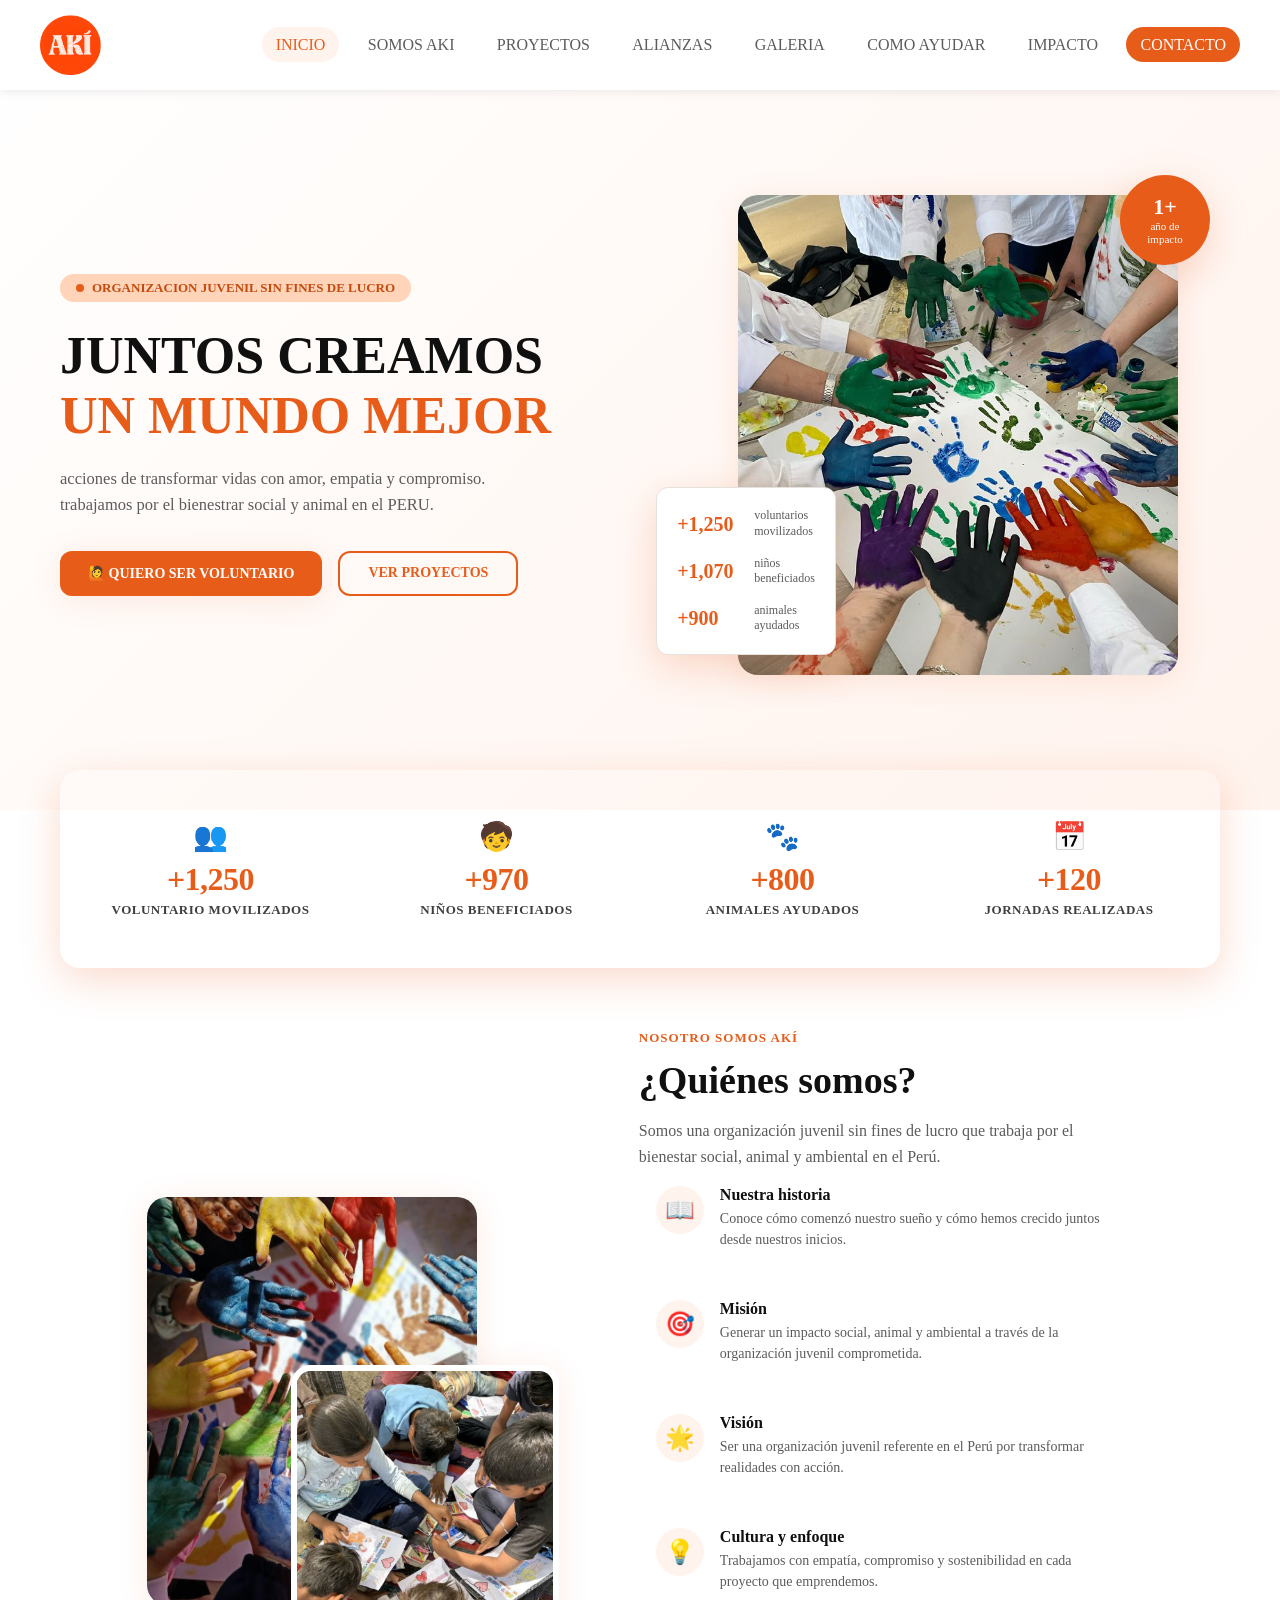
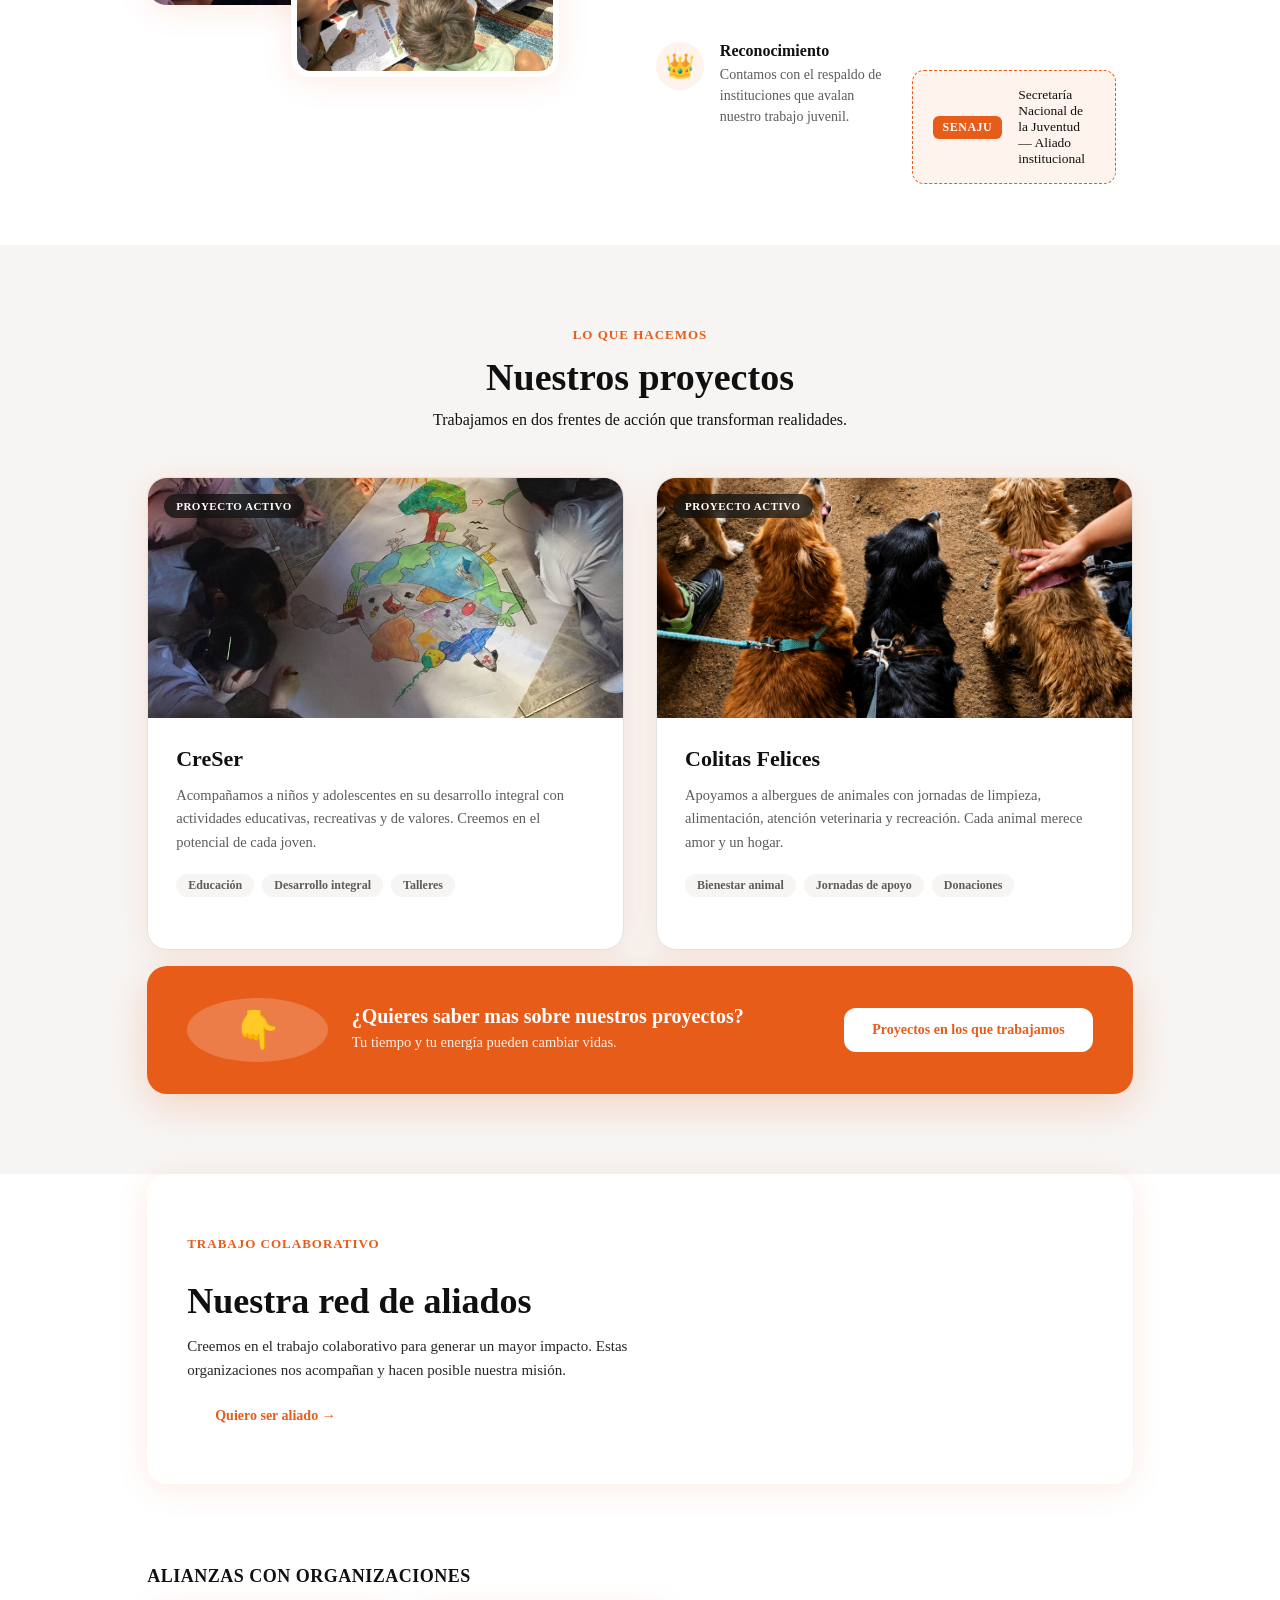
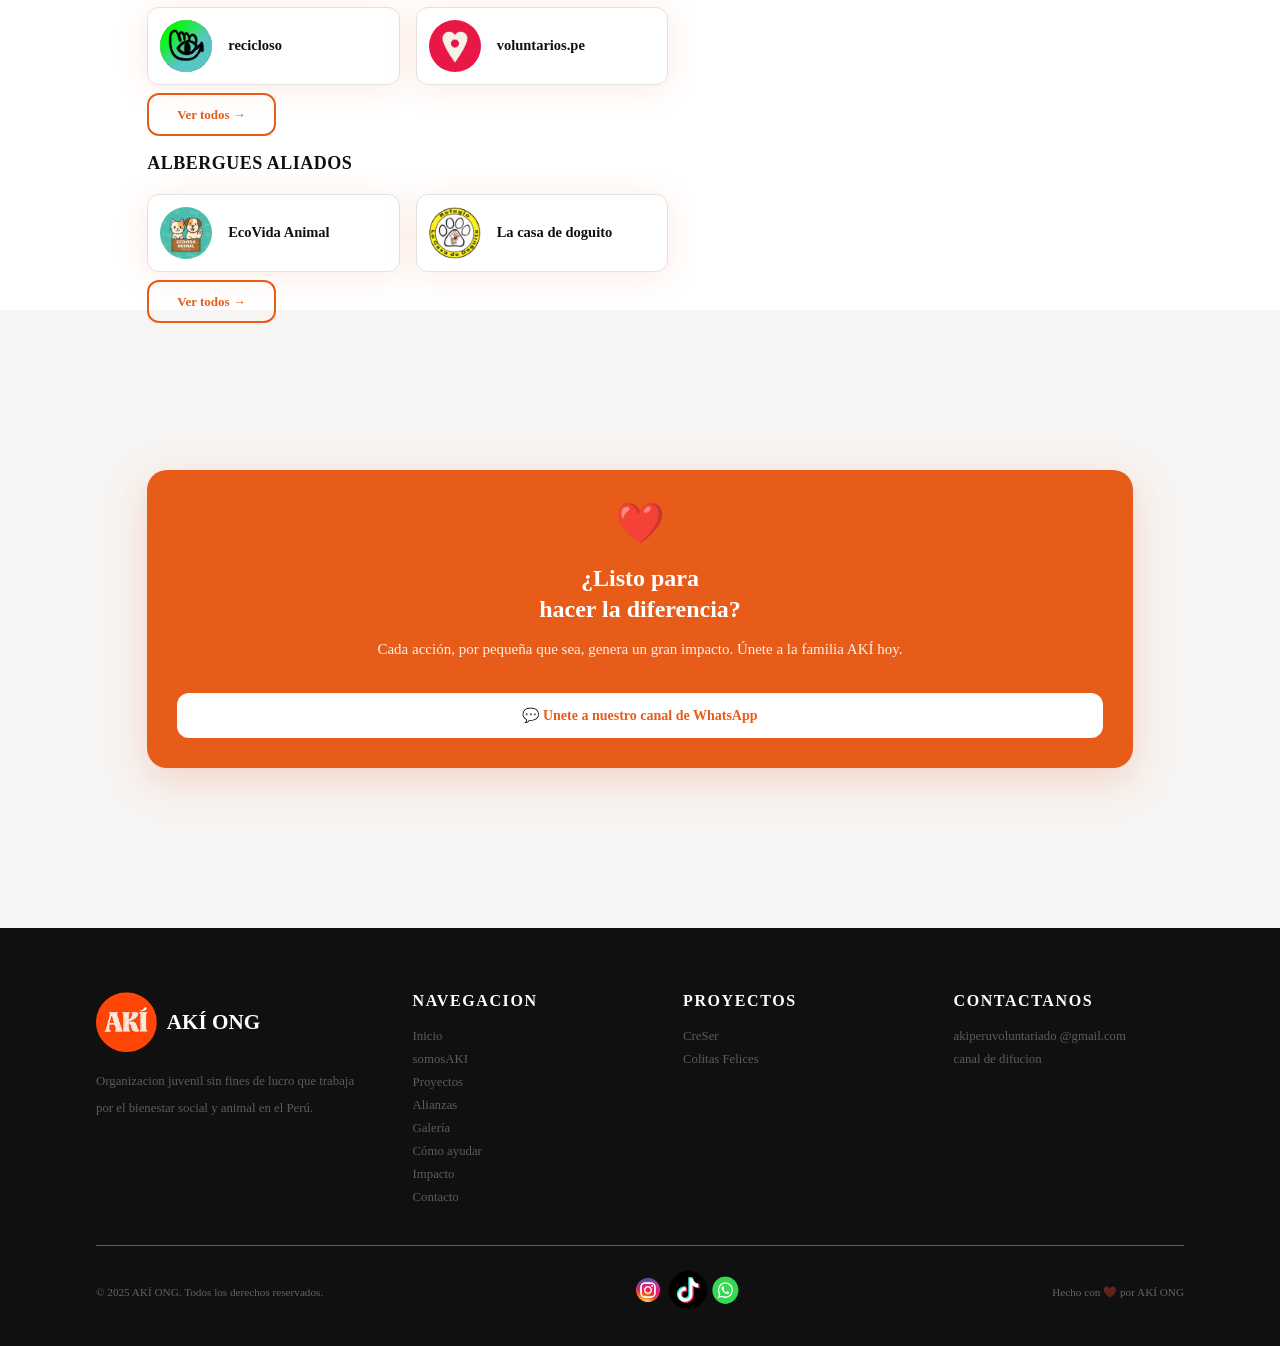
==== PROYECTO_AKI_ONG/index.html @ 2e45542c "Co-authored-by: bright127st-maker <bright127st-maker@users.noreply.github.com>" ====
<!DOCTYPE html>
<html lang="es-PE">
<head>
  <!--aspectos técnicos-->
    <meta charset="UTF-8">
    <meta name="viewport" content="width=device-width, initial-scale=1.0">
    <title>AKÍ ONG - Juntos creamos un mundo mejor</title>
  <!--seo (optimización de motores de busqueda) aspecto a revisar-->
    <meta name="description" content="AKÍ es una ONG juvenil sin fines de lucro que trabaja por el bien social y animal en Perú. Únete a nosotros para transformar vidas con amor y compromiso.">
    <link rel="canonical" href="https://www.aki-ong.org/">
  <!--favicon-->
    <link rel="icon" href="img/logo.png" type="image/png">
  <!-- los link y script-->
    <link rel="stylesheet" href="css/style.css">
    <link rel="stylesheet" href="css/responsive.css">
    <script src="js/main.js" defer></script>
</head>
<!--cuerpo dela pagina-->
<body>
<!-- ════════════════════════════════
  HEADER Y NAVEGACIÓN
══════════════════════════════════ -->
<header class="navegacion">
  <!--contiene la imagen del logo-->
  <a href="index.html" class="logo">
    <img src="img/logo.png" alt="Logo de AKÍ ONG" class="logo-img">
  </a>
  <!--navegación principal-->
  <nav class="menu-principal" id="menu-principal">
    <!--contiene los links de navegacion-->
    <ul class="nav-list" id="menu-principal"> 
      <li><a href="index.html" class="active">Inicio</a></li>
      <li><a href="paginas/somosAKI.html" >Somos AKI</a></li>
      <li><a href="paginas/proyectos.html" >Proyectos</a></li>
      <li><a href="paginas/alianzas.html">Alianzas</a></li>
      <li><a href="paginas/galeria.html" >Galeria</a></li>
      <li><a href="paginas/comoAyudar.html">Como ayudar</a></li>
      <li><a href="paginas/impacto.html" >Impacto</a></li>
      <!--boton principal nav : editar href y texto -->
      <li><a href="paginas/contacto.html" class="nav-cta" id="nav-cta">Contacto</a></li>
    </ul>
  </nav>
  <button class="menu-hamburguesa" id="boton-menu" aria-label="Abrir menú">
    <span></span>
    <span></span>
    <span></span>
  </button>

</header>
<!-- ══════════════════════════════════
  MAIN Y SECCIONES 
════════════════════════════════════ -->
<main>
<!-- ════════════════════════════════
    SECCIÓN 1: INICIO / HERO
    título, descripción y foto principal
══════════════════════════════════ -->
<section class="hero">
  <div class="hero-interior">
    <div class="hero-content fade"><!--hero-content no tiene css en style-->
      <!--badge esquina : edita el numero y texto-->
      <div class="hero-badge">
        <span class="hero-badge-dot"></span>
        organizacion juvenil sin fines de lucro
      </div>
      <!--titulo principal -->
      <h1 class="hero-title">JUNTOS CREAMOS <br><em>UN MUNDO MEJOR </em></h1>
      <!--descripcion hero-->
      <p class="hero-desc">acciones de transformar vidas con amor, empatia y compromiso. trabajamos por el bienestrar social y animal en el PERU.</p>
        <div class="hero-btns">
          <a href="paginas/comoAyudar.html" class="btn btn-primary">🙋 QUIERO SER VOLUNTARIO</a>
          <a href="paginas/proyectos.html" class="btn btn-outline"> VER PROYECTOS </a> 
        </div>
    </div>
    <div class="hero-visual fade fade-d2">
      <div class="hero-img-frame">
        <!--foto principal hero-->
        <img src="img/hero.jpg" alt="AKÍ ONG — Voluntarios">
      </div>
      <!--badge esquinal-->
      <div class="hero-badge-corner">
        <strong>1+</strong>
        año de<br>impacto
      </div>
      <div class="hero-float-card">
        <!--estadisticas hero: edita numeros y etiquetas -->
        <div class="hero-stat"><strong>+1,250</strong><span>voluntarios <br>movilizados</span></div>
        <div class="hero-stat"><strong>+1,070</strong><span>niños<br>beneficiados</span></div>
        <div class="hero-stat"><strong>+900</strong>animales<br>ayudados</div>
      </div>
    </div>
  </div>
</section>

<!--strip impacto-->
<div class="impacto-strip">
      <!--numeros strip: editas los 4 indicadores principales-->
      <div class="imp-item"><span class="imp-emoji">👥</span><span class="imp-num" data-target="1250" data-prefix="+">+1,250</span><div class="imp-label">voluntario movilizados</div></div>
      <div class="imp-item"><span class="imp-emoji">🧒</span><span class="imp-num" data-target="970" data-prefix="+">+970</span><div class="imp-label">niños beneficiados</div></div>
      <div class="imp-item"><span class="imp-emoji">🐾</span><span class="imp-num" data-target="800" data-prefix="+">+800</span><div class="imp-label">animales ayudados</div></div>
      <div class="imp-item"><span class="imp-emoji">📅</span><span class="imp-num" data-target="120" data-prefix="+">+120</span><div class="imp-label">jornadas realizadas</div></div>
</div>
<!-- ══════════════════════════════════
     SECCIÓN 2: somosAKÍ
     historia, misión, visión, cultura
══════════════════════════════════ -->
<section class="container" id="somosAKÍ">
  <div class="nosotros-grid">
    <div class="nos-img-stack fade">
      <div class="nos-img-main">
        <!-- ★ FOTO somosAKÍ PRINCIPAL -->
        <img src="img/equipo-aki.jpg" alt="Equipo AKÍ ONG">
      </div>
      <div class="nos-img-accent">
        <!-- ★ FOTO somosAKÍ ACENTO -->
        <img src="img/niños-aki.jpg" alt="AKÍ niños">
      </div>
    </div>
    <div class="nos-content fade fade-d2">
      <span class="section-tag">NOSOTRO SOMOS AKÍ</span>
      <!-- TÍTULO somosAKI -->
      <h2>¿Quiénes somos?</h2>
      <!-- DESCRIPCIÓN somosAKI-->
      <p class="subtitle">Somos una organización juvenil sin fines de lucro que trabaja por el bienestar social, animal y ambiental en el Perú.</p>
      <!-- TARJETAS INFO: título, texto e ícono de cada una -->
      <!--primera tarjeta nuestra historia -->
      <a href="paginas/somosAKI.html#historia">
      <div class="info-card">
        <div class="info-icon">📖</div>
          <div>
            <h4>Nuestra historia</h4>
            <p>Conoce cómo comenzó nuestro sueño y cómo hemos crecido juntos desde nuestros inicios.</p>
          </div>
      </div>
      </a>
      <!--segunda tarjeta mision -->
      <a href="paginas/somosAKI.html#mision">
      <div class="info-card">
        <div class="info-icon">🎯</div>
          <div>
            <h4>Misión</h4>
            <p>Generar un impacto social, animal y ambiental a través de la organización juvenil comprometida.</p>
          </div>
      </div>
      </a>
      <!--tercera tarjeta vision -->
      <a href="paginas/somosAKI.html#vision">
      <div class="info-card">
        <div class="info-icon">🌟</div>
          <div>
            <h4>Visión</h4>
            <!-- ★ VISIÓN: edita este texto -->
            <p>Ser una organización juvenil referente en el Perú por transformar realidades con acción.</p>
          </div>
      </div>
      </a>
      <!--cuarta tarjeta cultura y enfoque -->
      <a href="paginas/somosAKI.html#cultura">
      <div class="info-card">
        <div class="info-icon">💡</div>
          <div>
            <h4>Cultura y enfoque</h4>
            <!-- ★ CULTURA: edita este texto -->
            <p>Trabajamos con empatía, compromiso y sostenibilidad en cada proyecto que emprendemos.</p>
          </div>
      </div>
      </a>
      <!--quinta tarjeta reconocimiento -->
      <div class="info-card">
        <div class="info-icon">👑</div>
          <div>
            <h4>Reconocimiento</h4>
            <!-- ★ RECONOCIMIENTO: edita este texto -->
            <p>Contamos con el respaldo de instituciones que avalan nuestro trabajo juvenil.</p>
          </div>
        <!-- ALIADO INSTITUCIONAL -->
        <div class="partner-badge">
          <span class="partner-name">SENAJU</span>
          <span>Secretaría Nacional de la Juventud — Aliado institucional</span>
        </div>
      </div>
    </div>
  </div>
</section>
<!-- ══════════════════════════════════
     SECCIÓN 3: PROYECTOS
     nombre, descripción y foto de cada proyecto
══════════════════════════════════ -->
<section id="proyectos">
  <div class="container">
  <div class="proy-header fade">
    <span class="section-tag">Lo que hacemos</span>
    <h2>Nuestros proyectos</h2>
    <p class="subtitle" style="max-width:520px;margin:0 auto">Trabajamos en dos frentes de acción que transforman realidades.</p>
  </div>
  <a href="paginas/proyectos.html#creser">
  <div class="proyectos-grid">
    <!-- PROYECTO 1: edita todos los datos -->
    <div class="proyecto-card fade fade-d1">
      <div class="proyecto-img">
        <span class="proyecto-label">Proyecto activo</span>
        <!-- ★ FOTO PROYECTO CRESER-->
        <img src="img/creser.jpg" alt="CreSer">
      </div>
      <div class="proyecto-body">
        <!-- ★ NOMBRE PROYECTO 1 -->
        <h3>CreSer</h3>
        <!-- ★ DESCRIPCIÓN PROYECTO 1: edita -->
        <p>Acompañamos a niños y adolescentes en su desarrollo integral con actividades educativas, recreativas y de valores. Creemos en el potencial de cada joven.</p>
        <div class="proyecto-tags">
          <!-- ★ TAGS PROYECTO 1: edita o añade más -->
          <span class="proyecto-tag">Educación</span>
          <span class="proyecto-tag">Desarrollo integral</span>
          <span class="proyecto-tag">Talleres</span>
        </div>
      </div>
    </div>
    </a>
    <!-- PROYECTO 2: edita todos los datos -->
    <a href="paginas/proyectos.html#colitas">
    <div class="proyecto-card fade fade-d2">
      <div class="proyecto-img">
        <span class="proyecto-label">Proyecto activo</span>
        <!-- ★ FOTO PROYECTO COLITAS FELICES: cambia el src -->
        <img src="img/colitas-f.png" alt="Colitas Felices">
      </div>
      <div class="proyecto-body">
        <!-- ★ NOMBRE PROYECTO 2: edita -->
        <h3>Colitas Felices</h3>
        <!-- ★ DESCRIPCIÓN PROYECTO 2: edita -->
        <p>Apoyamos a albergues de animales con jornadas de limpieza, alimentación, atención veterinaria y recreación. Cada animal merece amor y un hogar.</p>
        <div class="proyecto-tags">
          <!-- ★ TAGS PROYECTO 2: edita o añade más -->
          <span class="proyecto-tag">Bienestar animal</span>
          <span class="proyecto-tag">Jornadas de apoyo</span>
          <span class="proyecto-tag">Donaciones</span>
        </div>
        </div>
      </div>
    </div>
    </a>
    <!-- conose mas los proyectos -->
    <div class="voluntarios-cta fade">
      <div class="vt-icon">👇</div>
      <div>
        <!-- ★ CTA PROYECTOS: edita título y texto -->
        <h4>¿Quieres saber mas sobre nuestros proyectos?</h4>
        <p>Tu tiempo y tu energía pueden cambiar vidas.</p>
      </div>
      <a href="paginas/proyectos.html" class="btn btn-white">Proyectos en los que trabajamos</a>
    </div>
  </div>
</section>

<!-- ══════════════════════════════════
     SECCIÓN 4: ALIANZAS
     Edita aliados, patrocinadores y fotos
══════════════════════════════════ -->
<section id="alianzas">
  <div class="container">
    <div class="alianzas-banner fade">
      <div style="position:relative;z-index:1;max-width:520px">
        <span class="section-tag">Trabajo colaborativo</span>
        <h2>Nuestra red de aliados</h2>
        <!-- ★ TEXTO ALIANZAS BANNER: edita -->
        <p>Creemos en el trabajo colaborativo para generar un mayor impacto. Estas organizaciones nos acompañan y hacen posible nuestra misión.</p>
        <a href="paginas/alianzas.html" class="btn btn-white">Quiero ser aliado →</a>
      </div>
    </div>

    <div class="alianzas-grid">
      <div class="fade">
        <h3>alianzas con organizaciones</h3>
        <div class="alianzas-cards">
          <!-- ★ ALIANZA 1: edita nombre, distrito y foto -->
           
          <div class="alianza-card">
            <img src="img/recicloso.jpg" alt="recicloso">
            <div class="alianza-info">
              <strong>recicloso</strong>
              <span></span>
            </div>
          </div>
          <!-- ★ ALIANZA  2: edita nombre, distrito y foto -->
          <div class="alianza-card">
            <img src="img/voluntarios_pe.jpg" alt="voluntarios_pe">
            <div class="alianza-info">
              <strong>voluntarios.pe</strong>
              <span></span>
            </div>
          </div>
          <!-- Añade más alianza-card aquí si tienes más centros -->
        </div>
        <a href="paginas/alianzas.html" class="btn btn-outline" style="font-size:13px;margin-bottom:36px">Ver todos →</a>

        <h3>Albergues aliados</h3>
        <div class="alianzas-cards">
          <!-- ★ ALBERGUE 1: edita nombre, distrito y foto -->
          <div class="alianza-card">
            <img src="img/ecovida_animal.jpg" alt="EcoVida Animal">
            <div class="alianza-info">
              <strong>EcoVida Animal</strong>
              <span></span>
            </div>
          </div>
          <!-- ★ ALBERGUE 2: edita nombre, distrito y foto -->
          <div class="alianza-card">
            <img src="img/la casa de doguito.png" alt="La casa de doguito">
            <div class="alianza-info">
              <strong>La casa de doguito</strong>
              <span></span>
            </div>
          </div>
        </div>
        <a href="paginas/alianzas.html" class="btn btn-outline" style="font-size:13px;margin-top:4px">Ver todos →</a>
      </div>
    </div>
  </div>
</section>
<!-- ══════════════════════════════════
     SECCIÓN 6: CÓMO AYUDAR
     Edita las formas de ayuda y el CTA lateral
══════════════════════════════════ -->
<section id="como-ayudar">
  <div class="container">
    <!-- CTA LATERAL -->
    <div class="como-cta-box fade fade-d2">
      <!-- ★ CTA BOX: edita título, texto y botones -->
      <div style="font-size:40px;margin-bottom:16px">❤️</div>
      <h3>¿Listo para<br>hacer la diferencia?</h3>
      <p>Cada acción, por pequeña que sea, genera un gran impacto. Únete a la familia AKÍ hoy.</p>
      <!-- BOTÓN WA: edita el número de WhatsApp (527XXXXXXXXX = +51 y tu número) -->
      <a href="https://whatsapp.com/channel/0029VbDmSkM5kg78yit7I50z" class="btn btn-white" id="canal" target="_blank">💬 Unete a nuestro canal de WhatsApp</a>
    </div>
  </div>
</section>

</main>
<!-- ══════════════════════════════════
     FOOTER
    los links de navegación y la info
══════════════════════════════════ -->
<footer>
  <div class="footer-principal">
    <div class="footer-lateral">
      <div class="logo-marca" >
        <img src="img/logo.png" alt="el logo de aki" class="logo-img">
        <span class="logo-marca-text">AKÍ ONG</span>
      </div>
      <!--footer descripcion -->
      <p>Organizacion juvenil sin fines de lucro que trabaja por el bienestar social y animal en el Perú.</p>
    </div>
    <div class="footer-links">
      <h4>Navegacion</h4>
      <a href="index.html">Inicio</a>
      <a href="paginas/somosAKI.html">somosAKI</a>
      <a href="paginas/proyectos.html">Proyectos</a>
      <a href="paginas/alianzas.html">Alianzas</a>
      <a href="paginas/galeria.html">Galería</a>
      <a href="paginas/comoAyudar.html">Cómo ayudar</a>
      <a href="paginas/impacto.html">Impacto</a>
      <a href="paginas/contacto.html">Contacto</a>
    </div>
    <div class="footer-links">
      <h4>Proyectos</h4>
      <a href="paginas/proyectos.html">CreSer</a>
      <a href="paginas/proyectos.html#colitas">Colitas Felices </a>
    </div>
    <div class="footer-links">
      <h4>Contactanos</h4>
      <!--footer contacto: correo, telefono y redes-->
      <a href="mailto:akiperuvoluntariado@gmail.com">akiperuvoluntariado @gmail.com</a>
      <a href="https://whatsapp.com/channel/0029VbDmSkM5kg78yit7I50z">canal de difucion</a>
    </div>
  </div>
  <div class="footer-bottom">
    <p> &copy; 2025 AKÍ ONG. Todos los derechos reservados.</p>
    <div class="footer-social">
      <ol class="redes-sociales">
        <li><a href="https://www.instagram.com/aki_peru_voluntariado?igsh=" target="_blank" title="Instagram"><img src="img/footer/icon-instagram.png" alt="Instagram"></a></li>
        <li><a href="https://www.tiktok.com/@ong_aki" target="_blank" title="Tiktok"><img src="img/footer/icon-tiktok.png" alt="Tiktok"></a></li>
        <li><a href="https://whatsapp.com/channel/0029VbDmSkM5kg78yit7I50z" target="_blank" title="WhatsApp"><img src="img/footer/icon-whatsapp.png" alt="WhatsApp"></a></li>
      </ol>
    </div>
    <p>Hecho con ❤️ por AKÍ ONG </p>
  </div>
</footer>    
</body>
</html>
---- PROYECTO_AKI_ONG/css/style.css ----
/* ══════════════════════════════════
   VARIABLES — edita colores aquí
══════════════════════════════════ */
:root {
  --naranja: #e85c1a;;
  --naranja-oscuro: #C44A0E;
  --naranja-claro: #FFF3ED;
  --naranja-medio: #FFD4B8;
  --negro: #111010;
  --gris: #5C5C5C;
  --gris-claro: #F7F5F3;
  --borde: #E5E1DC;
  --blanco: #FFFFFF;
  --sombra: 0 4px 32px rgba(232,92,26,0.12);
  --sombra-hover: 0 12px 40px rgba(232,92,26,0.22);
  --radio: 20px;
  --radio-sm: 12px;
} 
*, *::before, *::after { 
  margin: 0; 
  padding: 0;
  box-sizing: border-box;
  font-family:Cambria, Cochin, Georgia, Times, 'Times New Roman', serif;

}
html { 
  scroll-behavior: smooth; 
  /* comportamiento de desplazamiento : suave */
}
body {
  color: var(--negro); 
  background:var(--blanco);
}
/* ══════════════════════════════════
   HEADER: LOGO Y NAVEGADOR
══════════════════════════════════ */
/* ========= HEADER ========= */

header{
  position:fixed;
  top:0;
  left:0;
  width:100%;
  background:var(--blanco);
  background-image: url(https://img.magnific.com/vector-gratis/marco-vector-perros-sobre-fondo-blanco_53876-127700.jpg?semt=ais_hybrid&w=740&q=80);
  background-size: cover;
  background-position: center;
  box-shadow:0 2px 10px rgba(0,0,0,.08);
  z-index:1000;
}

.navegacion{
  max-width:100%;
  margin:auto;
  padding:15px 40px;
  display:flex;
  justify-content:space-between;
  align-items:center;
}

.logo{
  display:flex;
  align-items:center;
}

.logo-img{
  height:60px;
  width:auto;
}

.menu-principal{
  display:flex;
  align-items:center;
}

.nav-list{
  display:flex;
  align-items:center;
  gap: 0.9rem;
  list-style:none;
}

.nav-list a{
  color:var(--gris);
  font-weight:500;
  padding:9px 14px;
  border-radius:100px;
  transition:.2s;
  text-decoration: none;
  text-transform: uppercase;
}

.nav-list a:hover,
.nav-list a.active{
  color:var(--naranja);
  background:var(--naranja-claro);
}
.nav-list .nav-cta{
  color: var(--blanco);
}
.nav-cta{
  background:var(--naranja);
  color:var(--blanco);
  padding:9px 20px;
  border-radius:100px;
  font-weight:bolder;
}

.menu-hamburguesa{
  display:none;
  flex-direction:column;
  gap:5px;
  cursor:pointer;
}

.menu-hamburguesa span{
  width:25px;
  height:3px;
  background:var(--naranja-oscuro);
  border-radius:10px;
}

/* ========= HEADER ========= */
/* ══════════════════════════════════
   HEADER: LOGO Y NAVEGADOR
══════════════════════════════════ */
/* ══════════════════════════════════
   FOOTER: LINK Y REDES 
══════════════════════════════════ */
/* ========= FOOTER ========= */

footer { 
  background: var(--negro); 
  color: var(--blanco); 
  padding: 4rem 6rem 2rem; 
  position:relative;
  bottom: 0; 
  width: 100%;
  max-width: 100%;
}
.footer-principal { 
  display: grid; 
  grid-template-columns: 1.2fr 1fr 1fr 1fr; 
  gap: 2.5rem; 
  margin-bottom: 1.9rem; 
  max-width: 100%;
  margin: 0 auto 2rem; 
}
.logo-marca {
  display: flex;
  align-items: center;
  gap: 0.6rem;
}
.logo-marca-text{
  font-family: 'fraunces',serif;
  font-weight:900;
  font-size: 1.32rem;
}
.footer-lateral p { 
  font-size: 0.8rem; 
  color:var(--gris); 
  line-height: 1.7rem;
  margin-top: 1rem; 
  max-width: 18rem; 
}
.footer-links h4 { 
  font-size: 1rem; 
  font-weight: 700; 
  letter-spacing: 0.1rem; 
  text-transform: uppercase; 
  color: var(--blanco); 
  margin-bottom: 1.2rem; 
}
.footer-links a { 
  display: block; 
  font-size: 0.8rem;
  text-decoration: none;
  margin-bottom: 0.5rem; 
  transition: color .2s;
  color: var(--gris);
 }
.footer-links a:hover { 
  color: var(--naranja);
}
.footer-bottom { 
  border-top: 0.02rem solid var(--gris); 
  padding-top: 1.5rem; 
  display: flex; 
  justify-content: space-between; 
  align-items: center; 
  margin: 0 auto; 
}
.footer-bottom p { 
  font-size: 0.7rem; 
  color: rgba(255,255,255,.35); 
}
.redes-sociales{
  display: flex; 
  justify-content: space-between; 
  align-items: center; 
}
.footer-social img { 
  width: 40px; 
  height: 40px; 
  
}
.redes-sociales li{
  list-style: none;
}
/* ========= FOOTER ========= */
/* ══════════════════════════════════
   FOOTER: LINK Y REDES 
══════════════════════════════════ */


  /* ══════════════════════════════════
   SECCION 1: ESTILOS DE LA SECCIÓN HERO
══════════════════════════════════ */
.hero {
  padding: 140px 40px 80px; /* Espacio superior para no quedar debajo del menú fixed */
  background: linear-gradient(135deg, var(--blanco) 0%, var(--naranja-claro) 100%);
  min-height: 90vh;
  display: flex;
  align-items: center;
}

.hero-interior {
  max-width: 1160px;
  margin: 0 auto;
  display: grid;
  grid-template-columns: 1.1fr 1fr; /* Columna de texto un poco más ancha */
  gap: 60px;
  align-items: center;
  width: 100%;
}

/* Badge de Organización Juvenil */
.hero-badge {
  display: inline-flex;
  align-items: center;
  gap: 8px;
  background: var(--naranja-medio);
  color: var(--naranja-oscuro);
  padding: 6px 16px;
  border-radius: 100px;
  font-size: 13px;
  font-weight: 700;
  text-transform: uppercase;
  margin-bottom: 24px;
}

.hero-badge-dot {
  width: 8px;
  height: 8px;
  background-color: var(--naranja);
  border-radius: 50%;
  display: inline-block;
}

/* Títulos y textos */
.hero-title {
  font-size: 52px;
  font-weight: 800;
  line-height: 1.15;
  color: var(--negro);
  margin-bottom: 20px;
}

.hero-title em {
  font-style: normal;
  color: var(--naranja);
}

.hero-desc {
  font-size: 16.5px;
  color: var(--gris);
  line-height: 1.6;
  margin-bottom: 32px;
  max-width: 500px;
}

/* Botones de acción */
.hero-btns {
  display: flex;
  gap: 16px;
}

.btn-primary {
  background: var(--naranja);
  color: var(--blanco);
  text-decoration: none;
  padding: 14px 28px;
  border-radius: var(--radio-sm);
  font-weight: 700;
  font-size: 14px;
  box-shadow: var(--sombra);
  transition: all 0.2s ease;
}

.btn-primary:hover {
  background: var(--naranja-medio);
  box-shadow: var(--sombra-hover);
  transform: translateY(-2px);
}

.btn-outline {
  background: transparent;
  color: var(--naranja);
  border: 2px solid var(--naranja);
  text-decoration: none;
  padding: 12px 28px;
  border-radius: var(--radio-sm);
  font-weight: 700;
  font-size: 14px;
  transition: all 0.2s ease;
}

.btn .btn-outline{
  font-size:13px;margin-bottom:36px
}

.btn-outline:hover {
  background: var(--naranja-claro);
  transform: translateY(-2px);
}

/* ── ZONA VISUAL (Derecha) ── */
.hero-visual {
  position: relative; /* Permite que las tarjetas floten sobre la imagen principal */
  display: flex;
  justify-content: center;
}

.hero-img-frame {
  width: 100%;
  max-width: 440px;
  height: 480px;
  border-radius: var(--radio);
  overflow: hidden;
  box-shadow: var(--sombra);
}

.hero-img-frame img {
  width: 100%;
  height: 100%;
  object-fit: cover;
}

/* Badge circular de esquina (1+ año de impacto) */
.hero-badge-corner {
  position: absolute;
  top: -20px;
  right: 10px;
  background: var(--naranja);
  color: var(--blanco);
  width: 90px;
  height: 90px;
  border-radius: 50%;
  display: flex;
  flex-direction: column;
  justify-content: center;
  align-items: center;
  text-align: center;
  font-size: 11px;
  line-height: 1.2;
  box-shadow: var(--sombra-hover);
}

.hero-badge-corner strong {
  font-size: 22px;
  display: block;
}

/* Tarjeta flotante con estadísticas estadísticas */
.hero-float-card {
  position: absolute;
  bottom: 20px;
  left: -40px;
  background: var(--blanco);
  padding: 20px;
  border-radius: var(--radio-sm);
  box-shadow: var(--sombra-hover);
  display: flex;
  flex-direction: column;
  gap: 16px;
  border: 1px solid var(--borde);
}

.hero-stat {
  display: flex;
  align-items: center;
  gap: 12px;
  font-size: 12px;
  color: var(--gris);
  line-height: 1.3;
}

.hero-stat strong {
  font-size: 20px;
  color: var(--naranja);
  font-weight: 800;
  min-width: 65px;
}

/* ── EFECTOS DE APARICIÓN FADE (Para usar con JS después) ── */
.fade {
  opacity: 1; /* Configurado en 1 por defecto para que se vea de inmediato en tus pruebas */
  transition: all 0.6s ease-out;
}
/* ══════════════════════════════════
   STRIP DE IMPACTO (ESTADÍSTICAS)
══════════════════════════════════ */
.impacto-strip {
  background-image: url(https://img.magnific.com/vector-gratis/marco-vector-perros-sobre-fondo-blanco_53876-127700.jpg?semt=ais_hybrid&w=740&q=80);
  background-size: cover;
  background-position: center;

  padding: 40px 20px;
  display: grid;
  grid-template-columns: repeat(4, 1fr); /* 4 columnas de igual tamaño */
  gap: 24px;
  max-width: 1160px;
  margin: -40px auto 60px; /* Margen negativo para que flote un poco sobre el Hero */
  border-radius: var(--radio);
  box-shadow: var(--sombra-hover);
  position: relative;
  z-index: 10; /* Se monta encima del fondo del Hero */
}

.imp-item {
  display: flex;
  flex-direction: column;
  align-items: center;
  text-align: center;
  padding: 10px;
  border-right: 1px solid rgba(255, 255, 255, 0.1); /* Línea divisoria sutil */
}

/* Elimina la línea divisoria en el último elemento */
.imp-item:last-child {
  border-right: none;
}

.imp-emoji {
  font-size: 28px;
  margin-bottom: 8px;
}

.imp-num {
  font-size: 32px;
  font-weight: 800;
  color: var(--naranja);
  letter-spacing: -0.5px;
  margin-bottom: 4px;
}

.imp-label {
  font-size: 13px;
  color: var(--negro);
  text-transform: uppercase;
  font-weight: 600;
  letter-spacing: 0.5px;
  opacity: 0.8;
}
/* ══════════════════════════════════
   CLASE GLOBAL: CONTENEDOR CENTRADO
══════════════════════════════════ */
.container {
  max-width: 82%;
  margin: 0 auto;
  padding: 0 2rem;
  width: 100%;
}
/* ══════════════════════════════════
   SECCIÓN 2: NOSOTROS
══════════════════════════════════ */
#somosAKí {
  padding: 0px 0;
  background-color: var(--blanco);
}

.nosotros-grid {
  display: grid;
  grid-template-columns: 1fr 1.2fr; /* Columna de imágenes a la izquierda, texto a la derecha */
  gap: 80px;
  align-items: center;
}

/* ── COMPOSICIÓN DE IMÁGENES SUPERPUESTAS (Stack) ── */
.nos-img-stack {
  position: relative;
  height: 480px;
  width: 100%;
}

.nos-img-main, 
.nos-img-accent {
  box-shadow: var(--sombra);
  border-radius: var(--radio);
  overflow: hidden;
  position: absolute;
}

.nos-img-main {
  width: 80%;
  height: 85%;
  top: 0;
  left: 0;
  z-index: 2;
}

.nos-img-accent {
  width: 65%;
  height: 65%;
  bottom: 0;
  right: 0;
  z-index: 3;
  border: 6px solid var(--blanco); /* Marco blanco para separarla visualmente de la foto trasera */
}

.nos-img-stack img {
  width: 100%;
  height: 100%;
  object-fit: cover;
}

/* ── CONTENIDO DE TEXTO ── */
.section-tag {
  display: inline-block;
  color: var(--naranja);
  font-size: 13px;
  font-weight: 700;
  text-transform: uppercase;
  letter-spacing: 1px;
  margin-bottom: 12px;
}

.nos-content h2 {
  font-size: 38px;
  font-weight: 800;
  color: var(--negro);
  margin-bottom: 16px;
}

.nos-content .subtitle {
  font-size: 16px;
  color: var(--gris);
  line-height: 1.6;
}

/* ── TARJETAS DE INFORMACIÓN (Misión, Visión, etc.) ── */
.info-card {
  display: flex;
  gap: 16px;
  padding: 16px;
  background: var(--blanco);
  border-radius: var(--radio-sm);
  margin-bottom: 16px;
  transition: transform 0.2s ease, box-shadow 0.2s ease;
  border: 1px solid transparent;
}

.info-card:hover {
  transform: translateX(4px); /* Microinteracción profesional hacia la derecha */
  background: var(--gris-claro);
  border-color: var(--borde);
}

.info-icon {
  font-size: 24px;
  background: var(--naranja-claro);
  width: 48px;
  height: 48px;
  display: flex;
  align-items: center;
  justify-content: center;
  border-radius: 50%;
  flex-shrink: 0; /* Evita que el círculo del emoji se deforme si el texto es largo */
}

.info-card h4 {
  font-size: 16px;
  font-weight: 700;
  color: var(--negro);
  margin-bottom: 4px;
}

.info-card p {
  font-size: 14px;
  color: var(--gris);
  line-height: 1.5;
}

/* ── DISTINTIVO DE ALIADO INSTITUCIONAL (SENAJU) ── */
.partner-badge {
  display: flex;
  align-items: center;
  gap: 16px;
  background: var(--naranja-claro);
  border: 1px dashed var(--naranja);
  padding: 16px 20px;
  border-radius: var(--radio-sm);
  margin-top: 28px;
  margin-bottom: 28px;
  font-size: 13.5px;
  color: var(--negro);
}

.partner-name {
  background: var(--naranja);
  color: var(--blanco);
  font-weight: 800;
  padding: 4px 10px;
  border-radius: 6px;
  font-size: 12px;
  letter-spacing: 0.5px;
}
/* ══════════════════════════════════
   SECCIÓN 3: PROYECTOS
══════════════════════════════════ */
#proyectos {
  padding: 80px 0;
  background-color: var(--gris-claro); /* Fondo gris claro para contrastar con Nosotros */
}

.proy-header {
  text-align: center;
  margin-bottom: 48px;
}

.proy-header h2 {
  font-size: 38px;
  font-weight: 800;
  color: var(--negro);
  margin-bottom: 12px;
}

/* Rejilla principal de proyectos */
.proyectos-grid {
  display: grid;
  grid-template-columns: repeat(2, 1fr); /* Dos columnas para los dos proyectos */
  gap: 32px;
}

/* Tarjetas de Proyectos */
.proyecto-card {
  background: var(--blanco);
  border-radius: var(--radio);
  overflow: hidden;
  box-shadow: var(--sombra);
  display: flex;
  flex-direction: column;
  transition: transform 0.3s ease, box-shadow 0.3s ease;
  border: 1px solid var(--borde);
}

.proyecto-card:hover {
  transform: translateY(-6px);
  box-shadow: var(--sombra-hover);
}

/* Imagen del Proyecto */
.proyecto-img {
  position: relative;
  height: 240px;
  width: 100%;
}

.proyecto-img img {
  width: 100%;
  height: 100%;
  object-fit: cover;
}

/* Etiqueta flotante (Proyecto activo) */
.proyecto-label {
  position: absolute;
  top: 16px;
  left: 16px;
  background: rgba(17, 16, 16, 0.75); /* Fondo negro traslúcido */
  backdrop-filter: blur(4px);
  color: var(--blanco);
  padding: 6px 12px;
  border-radius: 100px;
  font-size: 11px;
  font-weight: 700;
  text-transform: uppercase;
  letter-spacing: 0.5px;
}

/* Cuerpo de la tarjeta */
.proyecto-body {
  padding: 28px;
  display: flex;
  flex-direction: column;
  flex-grow: 1; /* Empuja el botón al fondo si una tarjeta tiene más texto que otra */
}

.proyecto-body h3 {
  font-size: 22px;
  font-weight: 800;
  color: var(--negro);
  margin-bottom: 12px;
}

.proyecto-body p {
  font-size: 14.5px;
  color: var(--gris);
  line-height: 1.6;
  margin-bottom: 20px;
}

/* Etiquetas del proyecto (Educación, Talleres, etc.) */
.proyecto-tags {
  display: flex;
  flex-wrap: wrap;
  gap: 8px;
  margin-bottom: 24px;
}

.proyecto-tag {
  background: var(--gris-claro);
  color: var(--gris);
  padding: 4px 12px;
  border-radius: 100px;
  font-size: 12px;
  font-weight: 600;
}

/* ── CTA DE VOLUNTARIOS (Llamado a la acción) ── */
.voluntarios-cta {
  grid-column: 1 / -1; /* Ocupa las dos columnas de la rejilla completa */
  background: var(--naranja);
  color: var(--blanco);
  padding: 32px 40px;
  border-radius: var(--radio);
  display: flex;
  align-items: center;
  gap: 24px;
  box-shadow: var(--sombra-hover);
  margin-top: 16px;
}

.vt-icon {
  font-size: 36px;
  background: rgba(255, 255, 255, 0.2);
  width: 64px;
  height: 64px;
  display: flex;
  align-items: center;
  justify-content: center;
  border-radius: 50%;
  flex-shrink: 0;
}

.voluntarios-cta div {
  flex-grow: 1;
}

.voluntarios-cta h4 {
  font-size: 20px;
  font-weight: 800;
  margin-bottom: 4px;
}

.voluntarios-cta p {
  font-size: 14.5px;
  opacity: 0.9;
  line-height: 1.5;
}

/* Botón blanco exclusivo para el CTA naranja */
.btn-white {
  background: var(--blanco);
  color: var(--naranja);
  text-decoration: none;
  padding: 14px 28px;
  border-radius: var(--radio-sm);
  font-weight: 700;
  font-size: 14px;
  transition: all 0.2s ease;
  white-space: nowrap; /* Evita que el texto del botón se rompa en dos renglones */
}

.btn-white:hover {
  background: var(--naranja-claro);
  transform: translateY(-2px);
}
/* ══════════════════════════════════
   SECCIÓN 4: ALIANZAS
══════════════════════════════════ */
.alianzas {
  padding: 80px 0;
  background-color: var(--blanco);
}

/* Banner de presentación superior */
.alianzas-banner {
  background: url(https://img.magnific.com/vector-gratis/marco-vector-perros-sobre-fondo-blanco_53876-127700.jpg?semt=ais_hybrid&w=740&q=80) no-repeat center/cover;
  padding: 60px 40px;
  border-radius: var(--radio);
  color: var(--negro);
  margin-bottom: 52px;
  box-shadow: var(--sombra);
}

.alianzas-banner h2 {
  font-size: 36px;
  font-weight: 800;
  margin-top: 16px;
  margin-bottom: 12px;
}

.alianzas-banner p {
  font-size: 15px;
  opacity: 0.9;
  line-height: 1.6;
  margin-bottom: 24px;
}

/* Rejilla principal asimétrica de 2 columnas */
.alianzas-grid {
  display: grid;
  grid-template-columns: 1.3fr 1fr; /* Columna de tarjetas más ancha que la de beneficios */
  gap: 64px;
}

.alianzas-grid h3 {
  font-size: 18px;
  font-weight: 800;
  color: var(--negro);
  text-transform: uppercase;
  letter-spacing: 0.5px;
  margin-bottom: 20px;
  margin-top: 30px;
}

/* Contenedor de las tarjetas de aliados */
.alianzas-cards {
  display: grid;
  grid-template-columns: repeat(2, 1fr); /* Dos columnas internas */
  gap: 16px;
  margin-bottom: 20px;
}

/* Tarjeta individual de Aliado o Albergue */
.alianza-card {
  display: flex;
  align-items: center;
  gap: 16px;
  padding: 12px;
  border: 1px solid var(--borde);
  border-radius: var(--radio-sm);
  background: var(--blanco);
  transition: all 0.2s ease;
}

.alianza-card:hover {
  border-color: var(--naranja);
  box-shadow: var(--sombra);
  transform: translateY(-2px);
}

.alianza-card img {
  width: 52px;
  height: 52px;
  border-radius: 50%;
  object-fit: cover;
  background-color: var(--gris-claro);
}

.alianza-info {
  display: flex;
  flex-direction: column;
}

.alianza-info strong {
  font-size: 14.5px;
  color: var(--negro);
}

.alianza-info span {
  font-size: 12.5px;
  color: var(--gris);
}

/* ── ZONA DE BENEFICIOS (¿Quieres ser aliado?) ── */
.ser-aliado {
  display: flex;
  gap: 16px;
  padding: 16px 0;
  border-bottom: 1px solid var(--borde);
}

.ser-aliado:last-of-type {
  border-bottom: none; /* Quita la línea al último beneficio antes del botón */
}

.ser-aliado-icon {
  font-size: 24px;
  background: var(--naranja-claro);
  width: 44px;
  height: 44px;
  display: flex;
  align-items: center;
  justify-content: center;
  border-radius: var(--radio-sm);
  flex-shrink: 0;
}

.ser-aliado h4 {
  font-size: 15px;
  font-weight: 700;
  color: var(--negro);
  margin-bottom: 2px;
}

.ser-aliado p {
  font-size: 13.5px;
  color: var(--gris);
  line-height: 1.4;
}

/* ── REJILLA DE PATROCINADORES ── */
.sponsors-grid {
  display: grid;
  grid-template-columns: repeat(2, 1fr); /* 2x2 para logos */
  gap: 12px;
  margin-top: 12px;
}

.sponsor-box {
  height: 70px;
  background: var(--gris-claro);
  border: 1px solid var(--borde);
  border-radius: var(--radio-sm);
  display: flex;
  align-items: center;
  justify-content: center;
  color: var(--gris);
  font-size: 12px;
  font-weight: 600;
  text-transform: uppercase;
  letter-spacing: 1px;
  opacity: 0.7;
  transition: opacity 0.2s ease;
}

.sponsor-box:hover {
  opacity: 1;
}

.sponsor-box img {
  max-width: 80%;
  max-height: 70%;
  object-fit: contain;
}
/* ══════════════════════════════════
   SECCIÓN 5: GALERÍA
══════════════════════════════════ */
#galeria {
  padding: 80px 0;
  background-color: var(--blanco);
}

.galeria-header {
  text-align: center;
  margin-bottom: 32px;
}

.galeria-header h2 {
  font-size: 38px;
  font-weight: 800;
  color: var(--negro);
  margin-bottom: 12px;
}

/* Diseño de la barra de Pestañas (Tabs) */
.galeria-tabs {
  display: flex;
  justify-content: center;
  gap: 12px;
  margin-bottom: 32px;
}

.tab-btn {
  background: var(--gris-claro);
  border: 1px solid var(--borde);
  padding: 10px 24px;
  font-weight: 700;
  font-size: 14px;
  color: var(--gris);
  border-radius: 100px;
  cursor: pointer;
  transition: all 0.2s ease;
}

.tab-btn.active, .tab-btn:hover {
  background: var(--naranja);
  color: var(--blanco);
  border-color: var(--naranja);
  box-shadow: var(--sombra);
}

/* Ocultar/Mostrar contenidos de pestañas */
.tab-content {
  display: none;
}

.tab-content.active {
  display: block;
}

/* Barra de Filtros Interna de Fotos */
.galeria-filter {
  display: flex;
  justify-content: center;
  gap: 8px;
  margin-bottom: 32px;
}

.filter-btn {
  background: transparent;
  border: 1px solid var(--borde);
  padding: 6px 16px;
  font-size: 13px;
  font-weight: 600;
  color: var(--gris);
  border-radius: 100px;
  cursor: pointer;
  transition: all 0.2s;
}

.filter-btn.active, .filter-btn:hover {
  background: var(--naranja-claro);
  color: var(--naranja);
  border-color: var(--naranja);
}

/* Cuadrícula de fotos estilo Masonry / Grid */
.galeria-masonry {
  display: grid;
  grid-template-columns: repeat(3, 1fr);
  gap: 20px;
}

.galeria-item {
  position: relative;
  border-radius: var(--radio-sm);
  overflow: hidden;
  height: 250px;
  box-shadow: var(--sombra);
  cursor: pointer;
}

.galeria-item img {
  width: 100%;
  height: 100%;
  object-fit: cover;
  transition: transform 0.4s ease;
}

/* Efecto hover elegante con cortina oscura */
.galeria-item .overlay {
  position: absolute;
  top: 0; left: 0; width: 100%; height: 100%;
  background: rgba(232, 92, 26, 0.85); /* Tono naranja de la marca traslúcido */
  display: flex;
  align-items: center;
  justify-content: center;
  opacity: 0;
  transition: opacity 0.3s ease;
}

.galeria-item .overlay span {
  color: var(--blanco);
  font-weight: 700;
  font-size: 16px;
  border: 2px solid var(--blanco);
  padding: 6px 16px;
  border-radius: 100px;
}

.galeria-item:hover img { transform: scale(1.05); }
.galeria-item:hover .overlay { opacity: 1; }

/* ── CUADRÍCULA DE VIDEOS ── */
.videos-grid {
  display: grid;
  grid-template-columns: repeat(2, 1fr);
  gap: 24px;
}

.video-card {
  position: relative;
  padding-bottom: 56.25%; /* Relación de aspecto 16:9 perfecta */
  height: 0;
  border-radius: var(--radio-sm);
  overflow: hidden;
  box-shadow: var(--sombra);
}

.video-card iframe {
  position: absolute;
  top: 0; left: 0; width: 100%; height: 100%;
  border: none;
}

/* ── CUADRÍCULA DE TESTIMONIOS ── */
.testi-grid {
  display: grid;
  grid-template-columns: repeat(2, 1fr);
  gap: 24px;
}

.testi-card {
  background: var(--gris-claro);
  padding: 32px;
  border-radius: var(--radio);
  border: 1px solid var(--borde);
}

.testi-avatar {
  width: 60px; height: 60px;
  border-radius: 50%;
  overflow: hidden;
  margin-bottom: 16px;
  background: var(--borde);
}

.testi-avatar img { width: 100%; height: 100%; object-fit: cover; }
.testi-text { font-style: italic; color: var(--gris); line-height: 1.6; margin-bottom: 16px; font-size: 14.5px; }
.testi-name { font-weight: 700; color: var(--negro); font-size: 15px; }
.testi-role { font-size: 12.5px; color: var(--naranja); font-weight: 600; }
/* ══════════════════════════════════
   MODAL LIGHTBOX
══════════════════════════════════ */
.lightbox {
  position: fixed;
  top: 0;
  left: 0;
  width: 100%;
  height: 100%;
  background-color: rgba(17, 16, 16, 0.95); /* Fondo negro de tu marca traslúcido */
  z-index: 2000; /* Se monta por encima del Header Sticky */
  display: flex;
  align-items: center;
  justify-content: center;
  
  /* Oculto por defecto con transiciones suaves */
  opacity: 0;
  pointer-events: none;
  transition: opacity 0.3s ease;
}

/* Estado activo gatillado por JavaScript */
.lightbox.active {
  opacity: 1;
  pointer-events: auto;
}

.lightbox img {
  max-width: 85%;
  max-height: 80%;
  border-radius: var(--radio-sm);
  box-shadow: 0 8px 64px rgba(0, 0, 0, 0.5);
  object-fit: contain;
  user-select: none;
}

/* Estilos para los botones de control */
.lightbox-close,
.lightbox-prev,
.lightbox-next {
  position: absolute;
  background: transparent;
  border: none;
  color: var(--blanco);
  font-size: 36px;
  cursor: pointer;
  transition: color 0.2s ease, transform 0.2s ease;
  display: flex;
  align-items: center;
  justify-content: center;
  padding: 10px;
}

.lightbox-close:hover,
.lightbox-prev:hover,
.lightbox-next:hover {
  color: var(--naranja);
}

/* Posicionamiento de botones */
.lightbox-close {
  top: 24px;
  right: 24px;
  font-size: 28px;
}

.lightbox-prev {
  left: 24px;
  font-size: 54px;
}

.lightbox-next {
  right: 24px;
  font-size: 54px;
}
/* ══════════════════════════════════
   SECCIÓN 6: CÓMO AYUDAR
══════════════════════════════════ */
/*ya esta */
#como-ayudar {
  padding: 10rem 0;
  background-color: var(--gris-claro); /* Fondo gris claro alternado */
}
/*ya esta centrado*/
.como-header {
  text-align: center;
  margin-bottom: 4rem;
}

.como-header h2 {
  font-size: 2.5rem;
  font-weight: 800;
  color: var(--negro);
  margin-bottom: 12px;
}

/* Diseño de la rejilla asimétrica */
.como-grid {
  display: grid;
  grid-template-columns: 1.4fr; /* Lista de opciones a la izquierda, caja CTA a la derecha */
  gap: 4rem;
  align-items: start;
}

/* Contenedor de las filas clicables */
.como-list {
  display: flex;
  flex-direction: column;
  gap: 1rem;
}

/* Filas individuales de opciones de ayuda */
.como-row {
  display: flex;
  align-items: center;
  gap: 5rem;
  background: var(--blanco);
  padding: 1.2rem 1.5rem;
  border-radius: var(--radio-sm);
  text-decoration: none; /* Elimina la línea azul inferior de enlace */
  color: inherit;
  border: 1px solid var(--borde);
  transition: transform 0.25s ease, border-color 0.25s ease, box-shadow 0.25s ease;
}

.como-row:hover {
  transform: translateX(6px); /* Microinteracción hacia la derecha */
  border-color: var(--naranja);
  box-shadow: var(--sombra);
}

.como-row-icon {
  font-size: 26px;
  background: var(--naranja-claro);
  width: 52px;
  height: 52px;
  display: flex;
  align-items: center;
  justify-content: center;
  border-radius: 50%;
  flex-shrink: 0;
}

.como-row-text {
  flex-grow: 1;
}

.como-row-text h4 {
  font-size: 16.5px;
  font-weight: 700;
  color: var(--negro);
  margin-bottom: 4px;
  transition: color 0.2s ease;
}

/* Al pasar el mouse, el título de la fila cambia a naranja */
.como-row:hover .como-row-text h4 {
  color: var(--naranja);
}

.como-row-text p {
  font-size: 14px;
  color: var(--gris);
  line-height: 1.4;
}

.como-row-arrow {
  font-size: 18px;
  color: var(--borde);
  font-weight: 700;
  transition: transform 0.25s ease, color 0.25s ease;
}

/* Animación de la flecha que se mueve hacia el costado */
.como-row:hover .como-row-arrow {
  color: var(--naranja);
  transform: translateX(4px);
}

/* ── CAJA LATERAL EN COLOR NARANJA ── */
.como-cta-box {
  background: var(--naranja);
  color: var(--blanco);
  padding: 30px;
  border-radius: var(--radio);
  box-shadow: var(--sombra-hover);
  text-align: center;
  position: sticky;
  top: 180px; /* Se queda fija mientras haces scroll al lado de la lista larga */
}

.como-cta-box h3 {
  font-size: 24px;
  font-weight: 800;
  line-height: 1.3;
  margin-bottom: 12px;
}

.como-cta-box p {
  font-size: 15px;
  opacity: 0.9;
  line-height: 1.6;
  margin-bottom: 32px;
}

/* Botón fantasma exclusivo para el fondo naranja */
.btn-ghost {
  display: block;
  background: transparent;
  color: var(--blanco);
  border: 2px solid rgba(255, 255, 255, 0.4);
  text-decoration: none;
  padding: 12px 24px;
  border-radius: var(--radio-sm);
  font-weight: 700;
  font-size: 14px;
  transition: all 0.2s ease;
}

.btn-ghost:hover {
  border-color: var(--blanco);
  background: rgba(255, 255, 255, 0.1);
  transform: translateY(-2px);
}

/* Asegurar el ancho completo de WhatsApp */
.como-cta-box .btn-white {
  display: block;
  width: 100%;
}
/* ══════════════════════════════════
   SECCIÓN 7: IMPACTO
══════════════════════════════════ */
#impacto {
  padding: 80px 0;
  background-color: var(--blanco);
}

.impacto-inner {
  text-align: center;
}

.impacto-inner h2 {
  font-size: 38px;
  font-weight: 800;
  color: var(--negro);
  margin-bottom: 12px;
}

/* Cuadrícula de las 4 tarjetas de estadísticas */
.stats-grid {
  display: grid;
  grid-template-columns: repeat(4, 1fr);
  gap: 24px;
  margin: 48px auto;
  max-width: 1160px;
}

.stat-card {
  background: var(--gris-claro);
  border: 1px solid var(--borde);
  padding: 32px 20px;
  border-radius: var(--radio);
  box-shadow: var(--sombra);
  transition: transform 0.3s ease, box-shadow 0.3s ease, border-color 0.3s ease;
}

.stat-card:hover {
  transform: translateY(-6px);
  box-shadow: var(--sombra-hover);
  border-color: var(--naranja);
}

.stat-icon {
  font-size: 32px;
  margin-bottom: 12px;
}

.stat-num {
  font-size: 36px;
  font-weight: 800;
  color: var(--naranja);
  letter-spacing: -1px;
  margin-bottom: 6px;
}

.stat-label {
  font-size: 14px;
  font-weight: 700;
  color: var(--negro);
}

/* Bloque inferior de filas de recursos (Historias, Reportes) */
.impacto-rows {
  display: flex;
  flex-direction: column;
  gap: 16px;
  max-width: 760px; /* Contenedor más angosto para que se vea centrado y elegante */
  margin: 0 auto 48px;
  text-align: left;
}

.impacto-row {
  display: flex;
  align-items: center;
  gap: 20px;
  background: var(--blanco);
  padding: 18px 24px;
  border-radius: var(--radio-sm);
  text-decoration: none;
  color: inherit;
  border: 1px solid var(--borde);
  transition: transform 0.25s ease, border-color 0.25s ease, box-shadow 0.25s ease;
}

.impacto-row:hover {
  transform: translateX(6px);
  border-color: var(--naranja);
  box-shadow: var(--sombra);
}

.impacto-row-icon {
  font-size: 24px;
  background: var(--naranja-claro);
  width: 48px;
  height: 48px;
  display: flex;
  align-items: center;
  justify-content: center;
  border-radius: 50%;
  flex-shrink: 0;
}

.impacto-row h4 {
  font-size: 16px;
  font-weight: 700;
  color: var(--negro);
  margin-bottom: 2px;
  transition: color 0.2s ease;
}

.impacto-row:hover h4 {
  color: var(--naranja);
}

.impacto-row p {
  font-size: 13.5px;
  color: var(--gris);
  line-height: 1.4;
}

.impacto-row-arrow {
  font-size: 18px;
  color: var(--borde);
  font-weight: 700;
  transition: transform 0.25s ease, color 0.25s ease;
}

.impacto-row:hover .impacto-row-arrow {
  color: var(--naranja);
  transform: translateX(4px);
}

/* Cierre de sección */
.impacto-footer {
  margin-top: 32px;
}

.impacto-footer p {
  font-size: 16px;
  font-weight: 600;
  color: var(--gris);
  margin-top: 8px;
}/* ══════════════════════════════════
   SECCIÓN 8: CONTACTO
══════════════════════════════════ */
#contacto {
  padding: 80px 0;
  background-color: var(--gris-claro);
}

#contacto h2 {
  font-size: 38px;
  font-weight: 800;
  color: var(--negro);
  margin-bottom: 12px;
}

/* Rejilla asimétrica de dos columnas */
.contacto-grid {
  display: grid;
  grid-template-columns: 1fr 1.2fr; /* Columna del formulario ligeramente más ancha */
  gap: 64px;
  margin-top: 48px;
  align-items: start;
}

/* ── BLOQUE DE INFORMACIÓN DE CONTACTO ── */
.contacto-item {
  display: flex;
  gap: 16px;
  margin-bottom: 24px;
}

.contacto-item-icon {
  font-size: 24px;
  background: var(--blanco);
  width: 48px;
  height: 48px;
  display: flex;
  align-items: center;
  justify-content: center;
  border-radius: 50%;
  box-shadow: var(--sombra);
  flex-shrink: 0;
}

.contacto-item h4 {
  font-size: 15px;
  font-weight: 700;
  color: var(--negro);
  margin-bottom: 2px;
}

.contacto-item a, .contacto-item p {
  font-size: 14.5px;
  color: var(--gris);
  text-decoration: none;
}

.contacto-item a:hover {
  color: var(--naranja);
}

/* Botones de Redes Sociales */
.redes {
  display: grid;
  grid-template-columns: repeat(2, 1fr); /* Organizadas en cuadrícula 2x2 */
  gap: 12px;
  margin: 32px 0;
}

.red-btn {
  display: flex;
  align-items: center;
  justify-content: center;
  gap: 10px;
  background: var(--blanco);
  border: 1px solid var(--borde);
  padding: 12px;
  border-radius: var(--radio-sm);
  text-decoration: none;
  color: var(--negro);
  font-size: 13.5px;
  font-weight: 600;
  transition: all 0.2s ease;
}

.red-btn:hover {
  border-color: var(--naranja);
  color: var(--naranja);
  box-shadow: var(--sombra);
  transform: translateY(-2px);
}

.red-btn svg {
  width: 18px;
  height: 18px;
}

/* Enlace del mapa */
.mapa-link {
  display: inline-block;
  font-size: 14px;
  font-weight: 700;
  color: var(--naranja);
  text-decoration: none;
  background: var(--naranja-claro);
  padding: 14px 20px;
  border-radius: var(--radio-sm);
  width: 100%;
  text-align: center;
  border: 1px dashed var(--naranja);
  transition: background 0.2s ease;
}

.mapa-link:hover {
  background: var(--naranja-medio);
}

/* ── FORMULARIO DE CONTACTO ── */
.contacto-form {
  background: var(--blanco);
  padding: 40px;
  border-radius: var(--radio);
  box-shadow: var(--sombra);
  border: 1px solid var(--borde);
}

.contacto-form h3 {
  font-size: 22px;
  font-weight: 800;
  color: var(--negro);
  margin-bottom: 24px;
}

.form-row {
  display: grid;
  grid-template-columns: repeat(2, 1fr); /* Nombre y correo uno al lado del otro */
  gap: 16px;
}

.form-group {
  display: flex;
  flex-direction: column;
  gap: 6px;
  margin-bottom: 20px;
}

.form-group label {
  font-size: 13px;
  font-weight: 700;
  color: var(--negro);
  text-transform: uppercase;
  letter-spacing: 0.5px;
}

/* Estilos unificados para inputs, selectores y campos de texto */
.form-group input,
.form-group select,
.form-group textarea {
  font-family: inherit;
  padding: 12px 16px;
  border-radius: var(--radio-sm);
  border: 1px solid var(--borde);
  background: var(--gris-claro);
  font-size: 14.5px;
  color: var(--negro);
  outline: none;
  transition: border-color 0.2s ease, background 0.2s ease;
}

.form-group input:focus,
.form-group select:focus,
.form-group textarea:focus {
  border-color: var(--naranja);
  background: var(--blanco);
}

.form-group textarea {
  height: 120px;
  resize: none; /* Bloquea el tirador para que el usuario no deforme la caja */
}

/* Cuadro de éxito oculto por defecto */
.form-success {
  display: none;
  background: #E6F6EC; /* Verde sutil institucional */
  color: #1E6636;
  border: 1px solid #A3E0BA;
  padding: 14px;
  border-radius: var(--radio-sm);
  text-align: center;
  font-weight: 700;
  font-size: 14px;
  margin-top: 16px;
}

/* Clase de activación inyectada por JS */
.form-success.is-visible {
  display: block;
}
/* ══════════════════════════════════
   PÁGINAS SECUNDARIAS: COMPONENTES GLOBALES
══════════════════════════════════ */
.page-hero {
  padding: 250px 0 150px; /* Colchón superior para que no lo tape el menú fixed */
  background: linear-gradient(135deg, var(--naranja-claro) 0%, var(--blanco) 100%);
  text-align: center;
}

.hero-tag {
  display: inline-block;
  color: var(--naranja);
  font-size: 13px;
  font-weight: 700;
  text-transform: uppercase;
  letter-spacing: 1px;
  margin-bottom: 12px;
}

.page-hero-title {
  font-family: 'Fraunces', serif;
  font-size: 46px;
  font-weight: 800;
  color: var(--negro);
  margin-bottom: 16px;
}

.page-hero-desc {
  font-size: 17px;
  color: var(--gris);
  max-width: 640px;
  margin: 0 auto;
  line-height: 1.6;
}

/* Clases de utilidad para espaciados y fondos alternos */
.section-home {
  padding: 80px 0;
  background-color: var(--blanco);
}

.section-home.alt-bg {
  background-color: var(--gris-claro);
}

.section-label {
  color: var(--naranja);
  font-size: 13px;
  font-weight: 700;
  text-transform: uppercase;
  letter-spacing: 0.5px;
  margin-bottom: 8px;
}

.section-title {
  font-size: 32px;
  font-weight: 800;
  color: var(--negro);
  margin-bottom: 40px;
}

/* ══════════════════════════════════
   BLOQUE 1: IDENTIDAD Y EQUIPOS
══════════════════════════════════ */
.info-two-col {
  display: grid;
  grid-template-columns: 1.1fr 1fr;
  gap: 64px;
  align-items: start;
}

.info-text p {
  font-size: 15.5px;
  color: var(--gris);
  line-height: 1.7;
  margin-bottom: 20px;
}

.senaju-badge-inline {
  display: flex;
  align-items: center;
  gap: 16px;
  background: var(--naranja-claro);
  border: 1px dashed var(--naranja);
  padding: 14px 20px;
  border-radius: var(--radio-sm);
  margin-top: 32px;
  font-size: 14px;
  color: var(--negro);
  font-weight: 600;
}

.senaju-badge-box.small {
  background: var(--naranja);
  color: var(--blanco);
  font-weight: 800;
  padding: 4px 10px;
  border-radius: 6px;
  font-size: 12px;
  letter-spacing: 0.5px;
}

/* Tarjetas de la estructura interna */
.info-cards {
  display: flex;
  flex-direction: column;
  gap: 16px;
}

.info-card-item {
  display: flex;
  gap: 16px;
  padding: 20px;
  background: var(--blanco);
  border: 1px solid var(--borde);
  border-radius: var(--radio-sm);
  box-shadow: var(--sombra);
  transition: transform 0.2s ease, border-color 0.2s ease;
}

.info-card-item:hover {
  transform: translateX(4px);
  border-color: var(--naranja);
}

.ici-icon {
  font-size: 24px;
  background: var(--gris-claro);
  width: 48px;
  height: 48px;
  display: flex;
  align-items: center;
  justify-content: center;
  border-radius: 50%;
  flex-shrink: 0;
}

.info-card-item h4 {
  font-size: 16px;
  font-weight: 700;
  color: var(--negro);
  margin-bottom: 4px;
}

.info-card-item p {
  font-size: 13.5px;
  color: var(--gris);
  line-height: 1.5;
}

/* ══════════════════════════════════
   BLOQUE 2: LÍNEA DE TIEMPO (TIMELINE)
══════════════════════════════════ */
.historia-timeline {
  position: relative;
  max-width: 800px;
  margin: 0 auto;
  padding-left: 40px; /* Espacio para la barra vertical */
}

/* La línea vertical del medio */
.historia-timeline::before {
  content: '';
  position: absolute;
  top: 0;
  left: 15px;
  width: 3px;
  height: 100%;
  background-color: var(--borde);
}

.timeline-item {
  position: relative;
  margin-bottom: 32px;
}

.timeline-item:last-child {
  margin-bottom: 0;
}

/* El círculo naranja indicador */
.timeline-item::before {
  content: '';
  position: absolute;
  top: 6px;
  left: -31px;
  width: 12px;
  height: 12px;
  background-color: var(--blanco);
  border: 3px solid var(--naranja);
  border-radius: 50%;
  z-index: 2;
  transition: background-color 0.2s ease;
}

.timeline-item:hover::before {
  background-color: var(--naranja); /* Se pinta al pasar el mouse por la tarjeta */
}

.timeline-year {
  font-size: 14px;
  font-weight: 800;
  color: var(--naranja);
  margin-bottom: 6px;
  text-transform: uppercase;
}

.timeline-content {
  background: var(--blanco);
  padding: 24px;
  border-radius: var(--radio-sm);
  border: 1px solid var(--borde);
  box-shadow: var(--sombra);
}

.timeline-content h4 {
  font-size: 17px;
  font-weight: 700;
  color: var(--negro);
  margin-bottom: 8px;
}

.timeline-content p {
  font-size: 14.5px;
  color: var(--gris);
  line-height: 1.6;
}

/* ══════════════════════════════════
   BLOQUE 3: MISIÓN Y VISIÓN
══════════════════════════════════ */
.mv-grid {
  display: grid;
  grid-template-columns: repeat(2, 1fr);
  gap: 32px;
}

.mv-card {
  padding: 40px;
  border-radius: var(--radio);
  box-shadow: var(--sombra);
  border: 1px solid var(--borde);
  transition: transform 0.3s ease;
}

.mv-mision {
  background: linear-gradient(to bottom right, var(--blanco), var(--naranja-claro));
}

.mv-vision {
  background: linear-gradient(to bottom right, var(--blanco), var(--gris-claro));
}

.mv-card:hover {
  transform: translateY(-4px);
}

.mv-icon {
  font-size: 36px;
  margin-bottom: 16px;
}

.mv-card h3 {
  font-size: 24px;
  font-weight: 800;
  color: var(--negro);
  margin-bottom: 12px;
}

.mv-card p {
  font-size: 15px;
  color: var(--gris);
  line-height: 1.7;
}

/* ══════════════════════════════════
   BLOQUE 4: CULTURA Y ENFOQUE
══════════════════════════════════ */
.cultura-grid {
  display: grid;
  grid-template-columns: repeat(3, 1fr); /* 3 columnas en pantallas de PC */
  gap: 24px;
}

.cultura-item {
  background: var(--blanco);
  padding: 32px 24px;
  border-radius: var(--radio);
  border: 1px solid var(--borde);
  box-shadow: var(--sombra);
  transition: all 0.25s ease;
}

.cultura-item:hover {
  border-color: var(--naranja);
  box-shadow: var(--sombra-hover);
}

.cultura-icon {
  font-size: 28px;
  background: var(--naranja-claro);
  width: 52px;
  height: 52px;
  display: flex;
  align-items: center;
  justify-content: center;
  border-radius: var(--radio-sm);
  margin-bottom: 16px;
}

.cultura-item h4 {
  font-size: 16.5px;
  font-weight: 700;
  color: var(--negro);
  margin-bottom: 8px;
}

.cultura-item p {
  font-size: 14px;
  color: var(--gris);
  line-height: 1.5;
}
/* ══════════════════════════════════
   COMPONENTES EXCLUSIVOS DE PROYECTOS
══════════════════════════════════ */
.proyectos-grid-big {
  display: flex;
  flex-direction: column;
  gap: 32px;
  margin-bottom: 48px;
}

.proyecto-big-card {
  display: flex;
  gap: 32px;
  background: var(--blanco);
  border: 1px solid var(--borde);
  padding: 32px;
  border-radius: var(--radio);
  box-shadow: var(--sombra);
  align-items: center;
}

.pbc-icon {
  font-size: 54px;
  background: var(--gris-claro);
  width: 90px; height: 90px;
  display: flex; align-items: center; justify-content: center;
  border-radius: 50%;
  flex-shrink: 0;
}

.pbc-content h2 { font-size: 28px; color: var(--negro); margin-bottom: 4px; }
.pbc-tag { font-size: 13px; font-weight: 700; color: var(--naranja); margin-bottom: 12px; text-transform: uppercase; }
.pbc-content p { font-size: 15px; color: var(--gris); line-height: 1.6; margin-bottom: 16px; }

.pbc-ejes { display: flex; flex-wrap: wrap; gap: 8px; margin-bottom: 20px; }
.pbc-ejes span { background: var(--naranja-claro); color: var(--negro); padding: 4px 12px; border-radius: 100px; font-size: 12.5px; font-weight: 600; }

/* Tarjetas de objetivos y perfiles */
.ejes-card { background: var(--blanco); border: 1px solid var(--borde); padding: 24px; border-radius: var(--radio-sm); box-shadow: var(--sombra); margin-bottom: 16px; }
.eje-num { font-size: 12px; font-weight: 800; color: var(--naranja); background: var(--naranja-claro); padding: 2px 8px; border-radius: 4px; display: inline-block; margin-bottom: 8px; }
.ejes-card h4 { font-size: 16px; font-weight: 700; margin-bottom: 8px; }
.ejes-card ul { padding-left: 20px; font-size: 13.5px; color: var(--gris); line-height: 1.5; }

.sede-badge { display: flex; gap: 14px; background: var(--naranja-claro); padding: 16px; border-radius: var(--radio-sm); border: 1px dashed var(--naranja); margin-top: 24px; }
.sede-icon { font-size: 24px; }
.sede-badge strong { display: block; font-size: 14px; color: var(--negro); }
.sede-badge span { font-size: 13px; color: var(--gris); }

.perfil-grid { display: grid; grid-template-columns: repeat(2, 1fr); gap: 24px; }
.perfil-item { background: var(--blanco); padding: 24px; border-radius: var(--radio-sm); border: 1px solid var(--borde); }
.perfil-icon { font-size: 28px; margin-bottom: 12px; }
.perfil-item h4 { font-size: 16px; font-weight: 700; margin-bottom: 4px; }
.perfil-item p { font-size: 14px; color: var(--gris); line-height: 1.5; }
.wishlist-intro {
  text-align: center;
  font-size: 15px;
  color: var(--gris);
  margin-bottom: 32px;
}

.wishlist-grid {
  display: grid;
  grid-template-columns: repeat(3, 1fr); /* Tres columnas en computadoras */
  gap: 16px;
  max-width: 900px;
  margin: 0 auto;
}

.wish-item {
  background: var(--blanco);
  border: 1px solid var(--borde);
  padding: 20px;
  border-radius: var(--radio-sm);
  box-shadow: var(--sombra);
  display: flex;
  flex-direction: column;
  align-items: center;
  text-align: center;
  gap: 8px;
}

.wish-item span {
  font-size: 12px;
  font-weight: 800;
  color: var(--gris);
}

.wish-item.wish-urgente {
  border-color: var(--naranja);
  background: var(--naranja-claro);
}

.wish-item.wish-urgente span {
  color: var(--naranja-oscuro);
}

.wish-item p {
  font-size: 14.5px;
  font-weight: 700;
  color: var(--negro);
}

.cta-center {
  text-align: center;
}
/* ══════════════════════════════════
   PÁGINA SECUNDARIA: ALIANZAS (AJUSTES)
══════════════════════════════════ */

/* Rejilla principal asimétrica de 2 columnas */
.alianzas-grid {
  display: grid;
  grid-template-columns: 1.3fr 1fr; /* Columna de tarjetas más ancha que la de beneficios */
  gap: 64px;
  align-items: start;
}

.alianzas-grid h3 {
  font-size: 18px;
  font-weight: 800;
  color: var(--negro);
  text-transform: uppercase;
  letter-spacing: 0.5px;
  margin-bottom: 20px;
}

/* Contenedor interno de las tarjetas de aliados (2 columnas de tarjetas) */
.alianzas-cards {
  display: grid;
  grid-template-columns: repeat(2, 1fr); 
  gap: 16px;
  margin-bottom: 20px;
}

/* Tarjeta individual de Aliado o Albergue */
.alianza-card {
  display: flex;
  align-items: center;
  gap: 16px;
  padding: 12px;
  border: 1px solid var(--borde);
  border-radius: var(--radio-sm);
  background: var(--blanco);
  box-shadow: var(--sombra);
  transition: all 0.2s ease;
}

.alianza-card:hover {
  border-color: var(--naranja);
  box-shadow: var(--sombra-hover);
  transform: translateY(-2px);
}

.alianza-card img {
  width: 52px;
  height: 52px;
  border-radius: 50%;
  object-fit: cover;
  background-color: var(--gris-claro);
}

.alianza-info {
  display: flex;
  flex-direction: column;
}

.alianza-info strong {
  font-size: 14.5px;
  color: var(--negro);
}

.alianza-info span {
  font-size: 12.5px;
  color: var(--gris);
}

/* ── ZONA DE BENEFICIOS (¿Quieres ser aliado?) ── */
.ser-aliado {
  display: flex;
  gap: 16px;
  padding: 16px 0;
  border-bottom: 1px solid var(--borde);
}

.ser-aliado:last-of-type {
  border-bottom: none; /* Quita la línea al último beneficio antes del botón */
}

.ser-aliado-icon {
  font-size: 24px;
  background: var(--naranja-claro);
  width: 44px;
  height: 44px;
  display: flex;
  align-items: center;
  justify-content: center;
  border-radius: var(--radio-sm);
  flex-shrink: 0;
}

.ser-aliado h4 {
  font-size: 15px;
  font-weight: 700;
  color: var(--negro);
  margin-bottom: 2px;
}

.ser-aliado p {
  font-size: 13.5px;
  color: var(--gris);
  line-height: 1.4;
}

/* ── REJILLA DE PATROCINADORES ── */
.sponsors-grid {
  display: grid;
  grid-template-columns: repeat(2, 1fr); /* 2x2 para logos */
  gap: 12px;
  margin-top: 12px;
}

.sponsor-box {
  height: 70px;
  background: var(--gris-claro);
  border: 1px solid var(--borde);
  border-radius: var(--radio-sm);
  display: flex;
  align-items: center;
  justify-content: center;
  color: var(--gris);
  font-size: 12px;
  font-weight: 600;
  text-transform: uppercase;
  letter-spacing: 1px;
  opacity: 0.7;
  transition: opacity 0.2s ease;
}

.sponsor-box:hover {
  opacity: 1;
}
  /* Estilos para las tarjetas contenedoras de Videos */
.video-card-container {
  background: var(--blanco);
  border-radius: var(--radio);
  overflow: hidden;
  box-shadow: var(--sombra);
  border: 1px solid var(--borde);
}

.video-box-trigger {
  position: relative;
  height: 240px;
  background: var(--negro);
  cursor: pointer;
}

.video-box-trigger img {
  width: 100%; height: 100%; object-fit: cover; opacity: 0.75;
  transition: opacity 0.2s;
}

.video-box-trigger:hover img { opacity: 0.9; }

.play-icon {
  position: absolute; top: 50%; left: 50%;
  transform: translate(-50%, -50%);
  width: 56px; height: 56px;
  background: var(--blanco);
  color: var(--naranja);
  border-radius: 50%;
  display: flex; align-items: center; justify-content: center;
  font-size: 20px; box-shadow: var(--sombra-hover);
}

.video-card-footer { padding: 20px; }
.video-card-footer strong { font-size: 15px; display: block; margin-bottom: 4px; color: var(--negro); }
.video-card-footer p { font-size: 13.5px; color: var(--gris); }

/* Estilos de Control del Slider de Testimonios */
.slider-wrapper { max-width: 700px; margin: 0 auto; text-align: center; }
.slider-item { display: none; }
.slider-item.active { display: block; animation: fadeEffect 0.4s ease; }

.slider-controls {
  display: flex; justify-content: center; gap: 16px; margin-top: 24px;
}

.slider-controls button { padding: 10px 24px; border-radius: var(--radio-sm); font-weight: 700; cursor: pointer; }
/* ══════════════════════════════════
   PÁGINA SECUNDARIA: CÓMO AYUDAR
══════════════════════════════════ */

/* Rejilla de 3 columnas para PC */
.como-grid-cards {
  display: grid;
  grid-template-columns: repeat(3, 1fr);
  gap: 32px;
  margin-bottom: 64px;
}

/* Tarjeta de Donación / Ayuda */
.donar-card {
  background: var(--blanco);
  border: 1px solid var(--borde);
  padding: 40px 32px;
  border-radius: var(--radio);
  box-shadow: var(--sombra);
  display: flex;
  flex-direction: column;
  align-items: center;
  text-align: center;
  transition: transform 0.3s ease, box-shadow 0.3s ease;
}

.donar-card:hover {
  transform: translateY(-6px);
  box-shadow: var(--sombra-hover);
  border-color: var(--naranja);
}

.donar-icono {
  font-size: 38px;
  background: var(--naranja-claro);
  width: 72px;
  height: 72px;
  display: flex;
  align-items: center;
  justify-content: center;
  border-radius: 50%;
  margin-bottom: 20px;
}

.donar-card h3 {
  font-size: 22px;
  font-weight: 800;
  color: var(--negro);
  margin-bottom: 12px;
}

.donar-card p {
  font-size: 14.5px;
  color: var(--gris);
  line-height: 1.6;
  margin-bottom: 24px;
  flex-grow: 1; /* Alinea los botones de todas las tarjetas en la base */
}

/* Estilo unificado para los botones que abarcan todo el ancho */
.donar-card .w-100 {
  display: block;
  width: 100%;
  text-align: center;
}

/* Componentes de la tarjeta económica */
.donar-qr {
  font-size: 40px;
  margin-bottom: 16px;
  opacity: 0.8;
}

.donar-impacto {
  background: var(--gris-claro);
  padding: 8px 16px;
  border-radius: var(--radio-sm);
  font-size: 12.5px;
  color: var(--negro);
  border: 1px solid var(--borde);
  width: 100%;
}

/* Fila de redes en miniatura */
.redes-mini-gap {
  display: flex;
  gap: 12px;
  justify-content: center;
  width: 100%;
}

.btn-outline-mini {
  background: transparent;
  color: var(--naranja);
  border: 1px solid var(--borde);
  padding: 10px 18px;
  border-radius: var(--radio-sm);
  text-decoration: none;
  font-size: 16px;
  transition: all 0.2s;
}

.btn-outline-mini:hover {
  border-color: var(--naranja);
  background: var(--naranja-claro);
  transform: translateY(-2px);
}

/* Bloque inferior de Patrocinadores */
.patrocinadores-seccion {
  border-top: 1px solid var(--borde);
  padding-top: 48px;
}

.patrocinadores-titulo {
  font-family: 'Fraunces', serif;
  font-size: 24px;
  font-weight: 800;
  text-align: center;
  margin-bottom: 28px;
  color: var(--negro);
}

.sponsors-grid-cuatro {
  display: grid;
  grid-template-columns: repeat(4, 1fr); /* 4 columnas en PC */
  gap: 16px;
}
/* ══════════════════════════════════
   PÁGINA SECUNDARIA: NUESTRO IMPACTO
══════════════════════════════════ */

/* Rejilla de 4 columnas de estadísticas para PC */
.stats-grid-cuatro {
  display: grid;
  grid-template-columns: repeat(4, 1fr);
  gap: 24px;
  margin-bottom: 64px;
}

.stat-card {
  background: var(--blanco);
  border: 1px solid var(--borde);
  padding: 32px 20px;
  border-radius: var(--radio);
  box-shadow: var(--sombra);
  text-align: center;
  transition: transform 0.3s ease, box-shadow 0.3s ease;
}

.stat-card:hover {
  transform: translateY(-6px);
  box-shadow: var(--sombra-hover);
  border-color: var(--naranja);
}

.stat-card-icono {
  font-size: 32px;
  margin-bottom: 12px;
}

.stat-card-num {
  font-size: 36px;
  font-weight: 800;
  color: var(--naranja);
  letter-spacing: -1px;
  margin-bottom: 6px;
}

.stat-card-etiq {
  font-size: 13.5px;
  font-weight: 700;
  color: var(--negro);
}

/* Encabezado de historias */
.historias-header {
  text-align: center;
  margin-bottom: 40px;
}

/* Rejilla de 3 columnas de testimonios/historias para PC */
.historias-grid-tres {
  display: grid;
  grid-template-columns: repeat(3, 1fr);
  gap: 24px;
  margin-bottom: 64px;
}

/* Caja de Transparencia Inferior Centrada */
.transparencia-box {
  background: var(--naranja-claro);
  border: 1px dashed var(--naranja);
  border-radius: var(--radio);
  padding: 48px;
  text-align: center;
  max-width: 800px;
  margin: 0 auto;
  box-shadow: var(--sombra);
}

.transparencia-titulo {
  font-family: 'Fraunces', serif;
  font-size: 24px;
  font-weight: 800;
  color: var(--negro);
  margin-bottom: 12px;
}

.transparencia-desc {
  color: var(--gris);
  font-size: 15px;
  line-height: 1.6;
  max-width: 520px;
  margin: 0 auto 24px;
}
/* ══════════════════════════════════
   PÁGINA SECUNDARIA: CONTACTO Y VOLUNTARIADO
══════════════════════════════════ */

/* Rejilla principal asimétrica */
.contacto-grid {
  display: grid;
  grid-template-columns: 1fr 1.3fr;
  gap: 52px;
  align-items: start;
  margin-bottom: 64px;
}

.section-title-sub {
  font-size: 26px;
  font-weight: 800;
  color: var(--negro);
  margin-bottom: 28px;
}

/* Tarjetas informativas de la izquierda */
.contacto-card-item {
  display: flex;
  gap: 16px;
  margin-bottom: 20px;
}

.cci-icon {
  font-size: 22px;
  background: var(--blanco);
  width: 44px; height: 44px;
  display: flex; align-items: center; justify-content: center;
  border-radius: 50%; box-shadow: var(--sombra);
  flex-shrink: 0;
}

.contacto-card-item h4 { font-size: 15px; font-weight: 700; color: var(--negro); }
.contacto-card-item p, .contacto-card-item a { font-size: 14px; color: var(--gris); text-decoration: none; }
.contacto-card-item a:hover { color: var(--naranja); }

.mapa-embed-box {
  margin-top: 24px;
  border-radius: var(--radio-sm);
  overflow: hidden;
  border: 1px solid var(--borde);
  box-shadow: var(--sombra);
}

/* Contenedor del formulario general */
.contacto-form-wrapper {
  background: var(--blanco);
  border-radius: var(--radio);
  padding: 40px;
  box-shadow: var(--sombra);
  border: 1px solid var(--borde);
}

.form-box-title {
  font-family: 'Fraunces', serif;
  font-size: 22px;
  font-weight: 800;
  color: var(--negro);
  margin-bottom: 24px;
}

.form-row-dos {
  display: grid;
  grid-template-columns: repeat(2, 1fr);
  gap: 16px;
}

/* ── SECCIÓN OSCURA DE POSTULACIÓN DE VOLUNTARIOS ── */
.voluntario-seccion-oscura {
  background: var(--negro);
  border-radius: var(--radio);
  padding: 52px;
  color: var(--blanco);
  box-shadow: var(--sombra-hover);
}

.voluntario-form-header {
  text-align: center;
  margin-bottom: 32px;
}

.vol-tag {
  font-size: 11px;
  font-weight: 700;
  letter-spacing: 1.5px;
  text-transform: uppercase;
  color: var(--naranja);
}

.vol-title {
  font-family: 'Fraunces', serif;
  font-size: 32px;
  font-weight: 800;
  margin-top: 6px;
  margin-bottom: 12px;
}

.vol-desc {
  color: rgba(255, 255, 255, 0.7);
  font-size: 14.5px;
  max-width: 540px;
  margin: 0 auto;
  line-height: 1.5;
}

/* Cuadrícula de 2 columnas para el formulario de voluntarios */
.form-grid-vol {
  display: grid;
  grid-template-columns: repeat(2, 1fr);
  gap: 20px;
}

.form-grid-vol label {
  color: rgba(255, 255, 255, 0.7) !important;
}

.vol-full-width {
  grid-column: 1 / -1; /* Ocupa las dos columnas completas para el área del mensaje */
}

/* Cuadros de Alerta Exitosos */
.form-success-box {
  display: none;
  background: #E6F6EC;
  color: #1E6636;
  border: 1px solid #A3E0BA;
  padding: 14px;
  border-radius: var(--radio-sm);
  text-align: center;
  font-weight: 700;
  font-size: 14px;
  margin-top: 16px;
}

.form-success-box.is-visible { display: block; animation: fadeEffect 0.3s ease; }
/* ══════════════════════
   FOOTER
══════════════════════ */














/* canbio en index para proyectos*/
.container a{
  text-decoration: none;
}



/*REQUISITOS Y DONACIONES*/
.requisitos-donaciones{
  display: grid;; gap: 48px;
}
.requisitos-donaciones-dis{
  display: flex; flex-direction: column; gap: 16px;
}
.requisitos-donaciones-dis-col{
  display: flex; gap: 12px; font-size: 14.5px; color: var(--gris); line-height: 1.5;
}
.requisitos-donaciones-dis-col-s{
  color: var(--naranja); font-weight: 900;
}
.wishlist-grid{
  grid-template-columns: repeat(2, 1fr);
}
.section-home .container{
  grid-template-columns: 1fr 1fr;
}
.albergues{
  display: grid; grid-template-columns: repeat(2, 1fr); gap: 16px;
}
---- PROYECTO_AKI_ONG/css/responsive.css ----
/* ══ MOBILE NAV ══ */
@media (max-width:768px){

  .menu-hamburguesa{
    display:flex;
  }

  .menu-principal{
    display:none;
    position:absolute;
    top:90px;
    left:0;
    width:100%;
    background:var(--blanco);
    box-shadow:0 5px 10px rgba(0,0,0,.1);
  }

  .menu-principal.active{
    display:block;
  }

  .nav-list{
    flex-direction:column;
    padding:20px;
  }
}


@media (max-width:768px){

/*═══ seccion hero en index ═══*/
  .hero {
    padding-top: 6.8rem;
  }
  .hero-interior {
    grid-template-columns: 1fr; /* Una sola columna vertical */
    text-align: center;
    gap: 3.1rem;
  }
  .hero-desc {
    margin: 0 auto 2rem;
  }
  .hero-btns {
    justify-content: center;
    flex-direction: column;
  }
  .hero-float-card { 
    left: 0.01rem;
  }
  .hero-img-frame {
    height: 21rem;
    z-index: 20%;
  }
  .hero-title {
    font-size: 3rem;
  }


  .impacto-strip {
    grid-template-columns: repeat(2, 1fr); /* Se divide en 2x2 en tablets */
    margin: 40px 20px; /* Pierde el flotado negativo para acomodarse mejor */
    gap: 32px;
  }
  
  .imp-item {
    /* Rompe la línea derecha en el segundo elemento y la quita en los de abajo */
    border-right: none; 
  }

  .impacto-strip {
    grid-template-columns: 1fr; /* 1 sola columna en celulares chicos */
    padding: 30px 16px;
  }
  
  .imp-num {
    font-size: 28px;
  }

  .nosotros-grid {
    grid-template-columns: 1fr; /* Pasa a una sola columna vertical */
    gap: 48px;
  }
  
  .nos-img-stack {
    height: 350px;
    max-width: 500px;
    margin: 0 auto; /* Centra las fotos en pantallas móviles */
    
  }
  
  .nos-content {
    text-align: left;
    margin: 0;
  }
  
  .partner-badge {
    flex-direction: column;
    align-items: flex-start;
    gap: 8px;
  }

  .proyectos-grid {
    grid-template-columns: 1fr; /* Cambia a una sola columna en pantallas pequeñas */
    gap: 24px;
  }
  
  .voluntarios-cta {
    flex-direction: column; /* Alineación vertical en móviles */
    text-align: center;
    padding: 32px 24px;
  }
  
  .btn-white {
    width: 100%;
    text-align: center;
  }

  .alianzas-grid {
    grid-template-columns: 1fr; /* Una sola columna principal en pantallas medianas/chicas */
    gap: 48px;
  }

  .alianzas-cards {
    grid-template-columns: 1fr; /* Tarjetas de aliados una abajo de otra en celulares */
  }
  .alianzas-banner {
    padding: 40px 24px;
  }
  .alianzas-banner h2 {
    font-size: 28px;
  }

  .galeria-masonry { grid-template-columns: repeat(2, 1fr); }
  .videos-grid, .testi-grid { grid-template-columns: 1fr; }

  .galeria-masonry { grid-template-columns: 1fr; }
  .galeria-tabs { flex-wrap: wrap; }

  .lightbox-prev, .lightbox-next {
    font-size: 40px;
    bottom: 24px; /* Mueve las flechas abajo para que no estorben en pantallas verticales */
    position: fixed;
  }
  
  .lightbox-prev { left: 30%; transform: translateX(-50%); }
  .lightbox-next { right: 30%; transform: translateX(50%); }
  
  .lightbox img {
    max-width: 95%;
  }

  .como-grid {
    grid-template-columns: 1fr; /* Pasa a una sola columna vertical */
    gap: 36px;
  }
  
  .como-cta-box {
    position: static; /* Pierde la fijeza en móviles para fluir naturalmente */
    padding: 32px 24px;
  }

  .como-row {
    padding: 16px;
    gap: 14px;
  }
  .como-row-arrow {
    display: none; /* Oculta la flecha en pantallas muy angostas para dar espacio al texto */
  }

  .stats-grid {
    grid-template-columns: repeat(2, 1fr); /* Se vuelve una rejilla de 2x2 en tablets */
    gap: 16px;
  }

  .stats-grid {
    grid-template-columns: 1fr; /* Una sola columna en celulares verticales */
  }
  
  .impacto-row {
    padding: 16px;
    gap: 14px;
  }
  
  .impacto-row-arrow {
    display: none; /* Ocultamos la flecha en pantallas muy chicas para priorizar el texto */
  }

  .contacto-grid {
    grid-template-columns: 1fr; /* Pasa a formato vertical en tabletas */
    gap: 48px;
  }

  .form-row {
    grid-template-columns: 1fr; /* Nombre y correo apilados en celulares */
  }
  .contacto-form {
    padding: 24px 20px;
  }
  .redes {
    grid-template-columns: 1fr; /* Redes en fila única móvil */
  }

  .cultura-grid {
    grid-template-columns: repeat(2, 1fr); /* 2 columnas en tablets */
  }

  .page-hero-title { font-size: 34px; }
  .info-two-col { grid-template-columns: 1fr; gap: 40px; }
  .mv-grid { grid-template-columns: 1fr; gap: 24px; }
  .section-title { margin-bottom: 28px; font-size: 26px; }

  .cultura-grid {
    grid-template-columns: 1fr; /* 1 columna en celulares verticales */
  }
  .historia-timeline {
    padding-left: 24px;
  }
  .historia-timeline::before {
    left: 5px;
  }
  .timeline-item::before {
    left: -24px;
  }
  .mv-card {
    padding: 24px;
  }

  .proyecto-big-card { flex-direction: column; text-align: center; padding: 24px; }
  .perfil-grid { grid-template-columns: 1fr; }

  .wishlist-grid { grid-template-columns: repeat(2, 1fr); }
  .actividades-grid, .dos-col-simple { grid-template-columns: 1fr !important; gap: 32px !important; }

  .wishlist-grid { grid-template-columns: 1fr; }

  .alianzas-grid {
    grid-template-columns: 1fr; /* Una sola columna principal en pantallas medianas/chicas */
    gap: 48px;
  }

  .alianzas-cards {
    grid-template-columns: 1fr; /* Tarjetas de aliados una abajo de otra en celulares */
  }

  from { opacity: 0; } to { opacity: 1; }

  .como-grid-cards {
    grid-template-columns: repeat(2, 1fr); /* 2 columnas en tablets */
    gap: 24px;
  }
  .sponsors-grid-cuatro {
    grid-template-columns: repeat(2, 1fr); /* Cuadrícula 2x2 de logos en tablet */
  }

  .como-grid-cards, .sponsors-grid-cuatro {
    grid-template-columns: 1fr; /* 1 sola columna en celulares */
  }
  .donar-card {
    padding: 32px 20px;
  }

  .stats-grid-cuatro {
    grid-template-columns: repeat(2, 1fr); /* Formato 2x2 de números en tablets */
    gap: 20px;
  }
  .historias-grid-tres {
    grid-template-columns: repeat(2, 1fr); /* 2 columnas de historias en tablets */
  }

  .stats-grid-cuatro, .historias-grid-tres {
    grid-template-columns: 1fr; /* 1 sola columna en celulares */
  }
  .transparencia-box {
    padding: 32px 20px;
  }
  .transparencia-titulo {
    font-size: 20px;
  }

  .contacto-grid, .form-grid-vol {
    grid-template-columns: 1fr; /* Apilamiento vertical */
    gap: 32px;
  }
  .voluntario-seccion-oscura {
    padding: 32px 20px;
  }
  .vol-title { font-size: 26px; }

  .form-row-dos {
    grid-template-columns: 1fr; /* Nombre y correo se separan en celulares */
  }
  .contacto-form-wrapper {
    padding: 24px 16px;
  }

  .hero-inner { grid-template-columns: 1fr; gap: 40px; }

  .nosotros-grid { grid-template-columns: 1fr; }
  .nos-img-stack { max-width: 500px; }
  .proyectos-grid { grid-template-columns: 1fr; }
  .voluntarios-cta { grid-column: 1; }
  .alianzas-grid { grid-template-columns: 1fr; }
  .stats-grid { grid-template-columns: 1fr 1fr; }
  .contacto-grid { grid-template-columns: 1fr; }
  
  .impacto-strip { grid-template-columns: 1fr 1fr; }
  .como-grid { grid-template-columns: 1fr; }
  .como-cta-box { position: static; }
  .galeria-masonry { columns: 2; }
  .videos-grid { grid-template-columns: 1fr 1fr; }
  .testi-grid { grid-template-columns: 1fr 1fr; }

  section { padding: 60px 20px; }
  nav { padding: 0 16px; }
  .hero-inner { padding: 40px 20px; }
  .hero-title { font-size: 38px; letter-spacing: -1px; }

  .hero-badge-corner { display: none; }
  .stats-grid { grid-template-columns: 1fr 1fr; gap: 12px; }
  .impacto-strip { grid-template-columns: 1fr 1fr; }
  .galeria-masonry { columns: 1; }
  .videos-grid { grid-template-columns: 1fr; }
  .testi-grid { grid-template-columns: 1fr; }
  .alianzas-banner { padding: 28px; }
  .form-row { grid-template-columns: 1fr; }
  .sponsors-grid { grid-template-columns: 1fr 1fr; }

  /*footer de todas las paginas */
  .footer-principal {
     grid-template-columns: 1fr; 
     gap: 28px; 
    }
  .footer-bottom { 
    flex-direction: column; 
    gap: 14px; 
    text-align: center; 
  }


.container{
  width: 100%;
  max-width: 100%;
  flex-direction: column;
  text-align: center;
}
/* los cambios para comoayudar */
.difundir-titulo{
  font-size: 300%;
}
.seccion-titulo{
  font-size: 200%;
}
.seccion-donacion{
  display: block;
  grid-template-columns: 1fr;
} .seccion-voluntariado{
  display: block;
  grid-template-columns: 1fr;
  text-align: center;
}

/*los cambios para proyecto*/
.section-home{
  display: block;
  grid-template-columns: 1fr;
  text-align: center;
}

.nos-img-stack {
  width: 95%;
  right: 0.5rem;
}

/*pa pare del canal*/
#canal{
  font-size: 0.75rem;
  
}
/*proyecto*/
.container p{ 
  font-size: 1.2rem;
}

.page-hero-desc{
  padding: 2rem;
}
.section-requisitos{
  text-align: center;
 
}
.section-donaciones{
  text-align: center;
 
}
.section-home .container{
  grid-template-columns: 1fr;
  text-align: center;
}
.container .info-two-col {
  display: block;
  grid-template-columns: 1fr;
  text-align: center;
}
.container .info-two-col .albergues{
  display: block;
  grid-template-columns: 1fr;
  text-align: center;

}
}
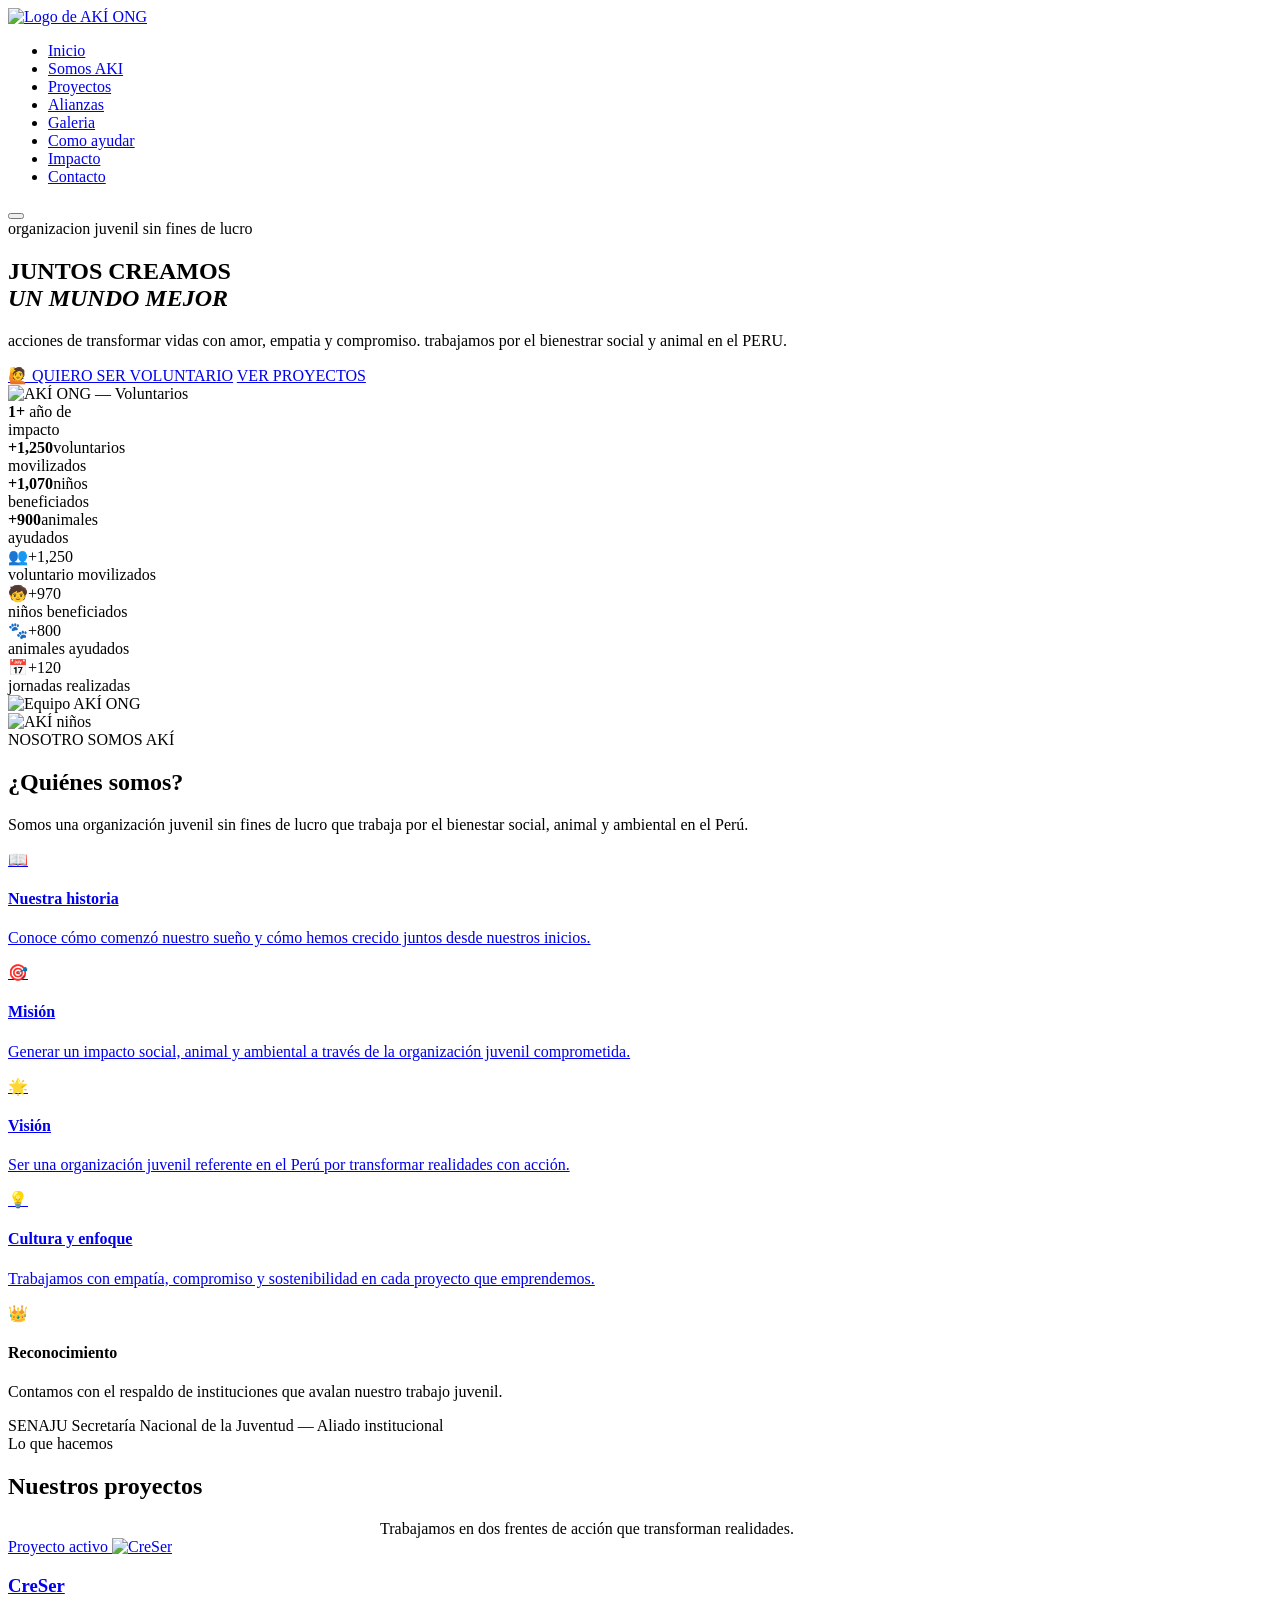
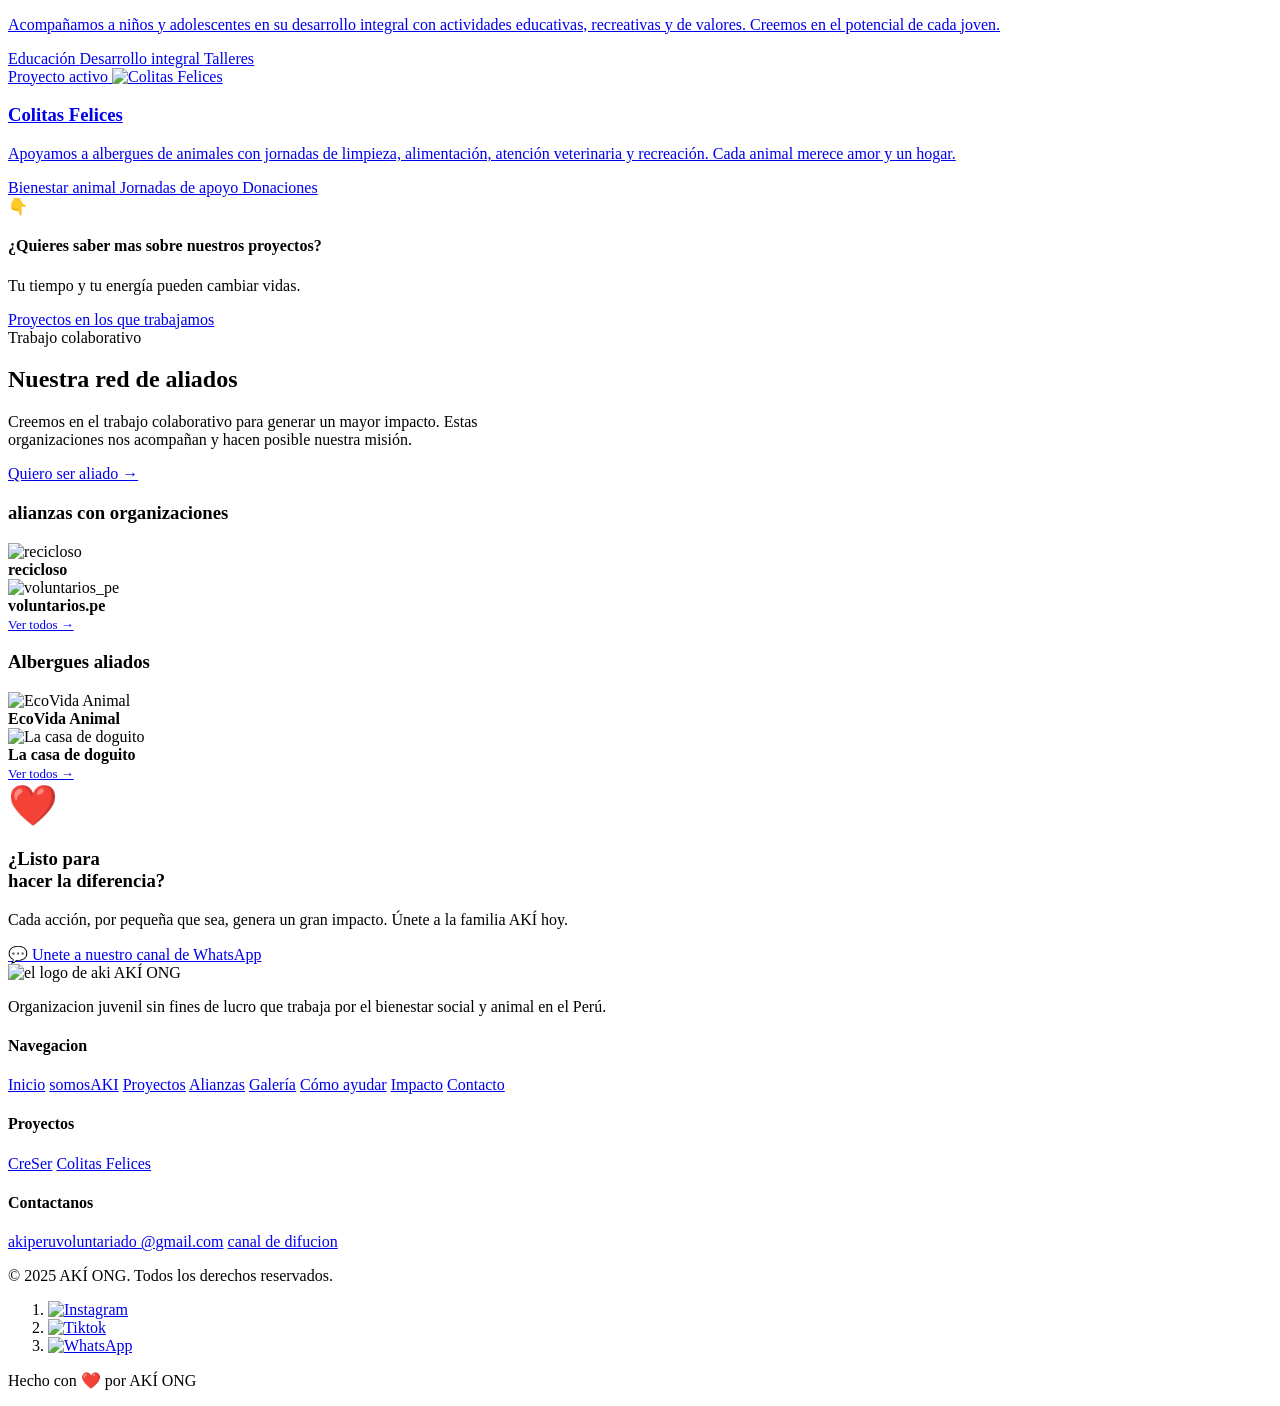
==== commit 4b66be61: "Co-authored-by: bright127st-maker <bright127st-maker@users.noreply.github.com>" ====
--- a/PROYECTO_AKI_ONG/index.html
+++ b/PROYECTO_AKI_ONG/index.html
@@ -9,11 +9,11 @@
     <meta name="description" content="AKÍ es una ONG juvenil sin fines de lucro que trabaja por el bien social y animal en Perú. Únete a nosotros para transformar vidas con amor y compromiso.">
     <link rel="canonical" href="https://www.aki-ong.org/">
   <!--favicon-->
-    <link rel="icon" href="img/logo.png" type="image/png">
+    <link rel="icon" href="../img/logo.png" type="image/png">
   <!-- los link y script-->
-    <link rel="stylesheet" href="css/style.css">
-    <link rel="stylesheet" href="css/responsive.css">
-    <script src="js/main.js" defer></script>
+    <link rel="stylesheet" href="../css/style.css">
+    <link rel="stylesheet" href="../css/responsive.css">
+    <script src="../js/main.js" defer></script>
 </head>
 <!--cuerpo dela pagina-->
 <body>
@@ -23,21 +23,21 @@
 <header class="navegacion">
   <!--contiene la imagen del logo-->
   <a href="index.html" class="logo">
-    <img src="img/logo.png" alt="Logo de AKÍ ONG" class="logo-img">
+    <img src="../img/logo.png" alt="Logo de AKÍ ONG" class="logo-img">
   </a>
   <!--navegación principal-->
   <nav class="menu-principal" id="menu-principal">
     <!--contiene los links de navegacion-->
     <ul class="nav-list" id="menu-principal"> 
       <li><a href="index.html" class="active">Inicio</a></li>
-      <li><a href="paginas/somosAKI.html" >Somos AKI</a></li>
-      <li><a href="paginas/proyectos.html" >Proyectos</a></li>
-      <li><a href="paginas/alianzas.html">Alianzas</a></li>
-      <li><a href="paginas/galeria.html" >Galeria</a></li>
-      <li><a href="paginas/comoAyudar.html">Como ayudar</a></li>
-      <li><a href="paginas/impacto.html" >Impacto</a></li>
+      <li><a href="../PROYECTO_AKI_ONG/paginas/somosAKI.html" >Somos AKI</a></li>
+      <li><a href="../PROYECTO_AKI_ONG/paginas/proyectos.html" >Proyectos</a></li>
+      <li><a href="../PROYECTO_AKI_ONG/paginas/alianzas.html">Alianzas</a></li>
+      <li><a href="../PROYECTO_AKI_ONG/paginas/galeria.html" >Galeria</a></li>
+      <li><a href="../PROYECTO_AKI_ONG/paginas/comoAyudar.html">Como ayudar</a></li>
+      <li><a href="../PROYECTO_AKI_ONG/paginas/impacto.html" >Impacto</a></li>
       <!--boton principal nav : editar href y texto -->
-      <li><a href="paginas/contacto.html" class="nav-cta" id="nav-cta">Contacto</a></li>
+      <li><a href="../PROYECTO_AKI_ONG/paginas/contacto.html" class="nav-cta" id="nav-cta">Contacto</a></li>
     </ul>
   </nav>
   <button class="menu-hamburguesa" id="boton-menu" aria-label="Abrir menú">
@@ -68,14 +68,14 @@
       <!--descripcion hero-->
       <p class="hero-desc">acciones de transformar vidas con amor, empatia y compromiso. trabajamos por el bienestrar social y animal en el PERU.</p>
         <div class="hero-btns">
-          <a href="paginas/comoAyudar.html" class="btn btn-primary">🙋 QUIERO SER VOLUNTARIO</a>
-          <a href="paginas/proyectos.html" class="btn btn-outline"> VER PROYECTOS </a> 
+          <a href="../PROYECTO_AKI_ONG/paginas/comoAyudar.html" class="btn btn-primary">🙋 QUIERO SER VOLUNTARIO</a>
+          <a href="../PROYECTO_AKI_ONG/paginas/proyectos.html" class="btn btn-outline"> VER PROYECTOS </a> 
         </div>
     </div>
     <div class="hero-visual fade fade-d2">
       <div class="hero-img-frame">
         <!--foto principal hero-->
-        <img src="img/hero.jpg" alt="AKÍ ONG — Voluntarios">
+        <img src="../img/hero.jpg" alt="AKÍ ONG — Voluntarios">
       </div>
       <!--badge esquinal-->
       <div class="hero-badge-corner">
@@ -109,11 +109,11 @@
     <div class="nos-img-stack fade">
       <div class="nos-img-main">
         <!-- ★ FOTO somosAKÍ PRINCIPAL -->
-        <img src="img/equipo-aki.jpg" alt="Equipo AKÍ ONG">
+        <img src="../img/equipo-aki.jpg" alt="Equipo AKÍ ONG">
       </div>
       <div class="nos-img-accent">
         <!-- ★ FOTO somosAKÍ ACENTO -->
-        <img src="img/niños-aki.jpg" alt="AKÍ niños">
+        <img src="../img/niños-aki.jpg" alt="AKÍ niños">
       </div>
     </div>
     <div class="nos-content fade fade-d2">
@@ -124,7 +124,7 @@
       <p class="subtitle">Somos una organización juvenil sin fines de lucro que trabaja por el bienestar social, animal y ambiental en el Perú.</p>
       <!-- TARJETAS INFO: título, texto e ícono de cada una -->
       <!--primera tarjeta nuestra historia -->
-      <a href="paginas/somosAKI.html#historia">
+      <a href="somosAKI.html#somosAKI">
       <div class="info-card">
         <div class="info-icon">📖</div>
           <div>
@@ -134,7 +134,7 @@
       </div>
       </a>
       <!--segunda tarjeta mision -->
-      <a href="paginas/somosAKI.html#mision">
+      <a href="somosAKI.html#mision">
       <div class="info-card">
         <div class="info-icon">🎯</div>
           <div>
@@ -144,7 +144,7 @@
       </div>
       </a>
       <!--tercera tarjeta vision -->
-      <a href="paginas/somosAKI.html#vision">
+      <a href="somosAKI.html#vision">
       <div class="info-card">
         <div class="info-icon">🌟</div>
           <div>
@@ -155,7 +155,7 @@
       </div>
       </a>
       <!--cuarta tarjeta cultura y enfoque -->
-      <a href="paginas/somosAKI.html#cultura">
+      <a href="somosAKI.html#culturaenfoque">
       <div class="info-card">
         <div class="info-icon">💡</div>
           <div>
@@ -193,14 +193,14 @@
     <h2>Nuestros proyectos</h2>
     <p class="subtitle" style="max-width:520px;margin:0 auto">Trabajamos en dos frentes de acción que transforman realidades.</p>
   </div>
-  <a href="paginas/proyectos.html#creser">
+  <a href="proyectos.html#creser">
   <div class="proyectos-grid">
     <!-- PROYECTO 1: edita todos los datos -->
     <div class="proyecto-card fade fade-d1">
       <div class="proyecto-img">
         <span class="proyecto-label">Proyecto activo</span>
         <!-- ★ FOTO PROYECTO CRESER-->
-        <img src="img/creser.jpg" alt="CreSer">
+        <img src="../img/creser.jpg" alt="CreSer">
       </div>
       <div class="proyecto-body">
         <!-- ★ NOMBRE PROYECTO 1 -->
@@ -217,12 +217,12 @@
     </div>
     </a>
     <!-- PROYECTO 2: edita todos los datos -->
-    <a href="paginas/proyectos.html#colitas">
+    <a href="proyectos.html#colitas">
     <div class="proyecto-card fade fade-d2">
       <div class="proyecto-img">
         <span class="proyecto-label">Proyecto activo</span>
         <!-- ★ FOTO PROYECTO COLITAS FELICES: cambia el src -->
-        <img src="img/colitas-f.png" alt="Colitas Felices">
+        <img src="../img/colitas-f.png" alt="Colitas Felices">
       </div>
       <div class="proyecto-body">
         <!-- ★ NOMBRE PROYECTO 2: edita -->
@@ -247,7 +247,7 @@
         <h4>¿Quieres saber mas sobre nuestros proyectos?</h4>
         <p>Tu tiempo y tu energía pueden cambiar vidas.</p>
       </div>
-      <a href="paginas/proyectos.html" class="btn btn-white">Proyectos en los que trabajamos</a>
+      <a href="../PROYECTO_AKI_ONG/paginas/proyectos.html" class="btn btn-white">Proyectos en los que trabajamos</a>
     </div>
   </div>
 </section>
@@ -264,7 +264,7 @@
         <h2>Nuestra red de aliados</h2>
         <!-- ★ TEXTO ALIANZAS BANNER: edita -->
         <p>Creemos en el trabajo colaborativo para generar un mayor impacto. Estas organizaciones nos acompañan y hacen posible nuestra misión.</p>
-        <a href="paginas/alianzas.html" class="btn btn-white">Quiero ser aliado →</a>
+        <a href="../PROYECTO_AKI_ONG/paginas/alianzas.html" class="btn btn-white">Quiero ser aliado →</a>
       </div>
     </div>
 
@@ -275,7 +275,7 @@
           <!-- ★ ALIANZA 1: edita nombre, distrito y foto -->
            
           <div class="alianza-card">
-            <img src="img/recicloso.jpg" alt="recicloso">
+            <img src="../img/recicloso.jpg" alt="recicloso">
             <div class="alianza-info">
               <strong>recicloso</strong>
               <span></span>
@@ -283,7 +283,7 @@
           </div>
           <!-- ★ ALIANZA  2: edita nombre, distrito y foto -->
           <div class="alianza-card">
-            <img src="img/voluntarios_pe.jpg" alt="voluntarios_pe">
+            <img src="../img/voluntarios_pe.jpg" alt="voluntarios_pe">
             <div class="alianza-info">
               <strong>voluntarios.pe</strong>
               <span></span>
@@ -291,13 +291,13 @@
           </div>
           <!-- Añade más alianza-card aquí si tienes más centros -->
         </div>
-        <a href="paginas/alianzas.html" class="btn btn-outline" style="font-size:13px;margin-bottom:36px">Ver todos →</a>
+        <a href="../paginas/alianzas.html" class="btn btn-outline" style="font-size:13px;margin-bottom:36px">Ver todos →</a>
 
         <h3>Albergues aliados</h3>
         <div class="alianzas-cards">
           <!-- ★ ALBERGUE 1: edita nombre, distrito y foto -->
           <div class="alianza-card">
-            <img src="img/ecovida_animal.jpg" alt="EcoVida Animal">
+            <img src="../img/ecovida_animal.jpg" alt="EcoVida Animal">
             <div class="alianza-info">
               <strong>EcoVida Animal</strong>
               <span></span>
@@ -305,14 +305,14 @@
           </div>
           <!-- ★ ALBERGUE 2: edita nombre, distrito y foto -->
           <div class="alianza-card">
-            <img src="img/la casa de doguito.png" alt="La casa de doguito">
+            <img src="../img/la casa de doguito.png" alt="La casa de doguito">
             <div class="alianza-info">
               <strong>La casa de doguito</strong>
               <span></span>
             </div>
           </div>
         </div>
-        <a href="paginas/alianzas.html" class="btn btn-outline" style="font-size:13px;margin-top:4px">Ver todos →</a>
+        <a href="../PROYECTO_AKI_ONG/paginas/alianzas.html" class="btn btn-outline" style="font-size:13px;margin-top:4px">Ver todos →</a>
       </div>
     </div>
   </div>
@@ -344,7 +344,7 @@
   <div class="footer-principal">
     <div class="footer-lateral">
       <div class="logo-marca" >
-        <img src="img/logo.png" alt="el logo de aki" class="logo-img">
+        <img src="../img/logo.png" alt="el logo de aki" class="logo-img">
         <span class="logo-marca-text">AKÍ ONG</span>
       </div>
       <!--footer descripcion -->
@@ -352,19 +352,19 @@
     </div>
     <div class="footer-links">
       <h4>Navegacion</h4>
-      <a href="index.html">Inicio</a>
-      <a href="paginas/somosAKI.html">somosAKI</a>
-      <a href="paginas/proyectos.html">Proyectos</a>
-      <a href="paginas/alianzas.html">Alianzas</a>
-      <a href="paginas/galeria.html">Galería</a>
-      <a href="paginas/comoAyudar.html">Cómo ayudar</a>
-      <a href="paginas/impacto.html">Impacto</a>
-      <a href="paginas/contacto.html">Contacto</a>
+      <a href="../index.html">Inicio</a>
+      <a href="../PROYECTO_AKI_ONG/paginas/somosAKI.html">somosAKI</a>
+      <a href="../PROYECTO_AKI_ONG/paginas/proyectos.html">Proyectos</a>
+      <a href="../PROYECTO_AKI_ONG/paginas/alianzas.html">Alianzas</a>
+      <a href="../PROYECTO_AKI_ONG/paginas/galeria.html">Galería</a>
+      <a href="../PROYECTO_AKI_ONG/paginas/comoAyudar.html">Cómo ayudar</a>
+      <a href="../PROYECTO_AKI_ONG/paginas/impacto.html">Impacto</a>
+      <a href="../PROYECTO_AKI_ONG/paginas/contacto.html">Contacto</a>
     </div>
     <div class="footer-links">
       <h4>Proyectos</h4>
-      <a href="paginas/proyectos.html">CreSer</a>
-      <a href="paginas/proyectos.html#colitas">Colitas Felices </a>
+      <a href="proyectos.html#creser">CreSer</a>
+      <a href="proyectos.html#colitas">Colitas Felices </a>
     </div>
     <div class="footer-links">
       <h4>Contactanos</h4>
@@ -377,9 +377,9 @@
     <p> &copy; 2025 AKÍ ONG. Todos los derechos reservados.</p>
     <div class="footer-social">
       <ol class="redes-sociales">
-        <li><a href="https://www.instagram.com/aki_peru_voluntariado?igsh=" target="_blank" title="Instagram"><img src="img/footer/icon-instagram.png" alt="Instagram"></a></li>
-        <li><a href="https://www.tiktok.com/@ong_aki" target="_blank" title="Tiktok"><img src="img/footer/icon-tiktok.png" alt="Tiktok"></a></li>
-        <li><a href="https://whatsapp.com/channel/0029VbDmSkM5kg78yit7I50z" target="_blank" title="WhatsApp"><img src="img/footer/icon-whatsapp.png" alt="WhatsApp"></a></li>
+        <li><a href="https://www.instagram.com/aki_peru_voluntariado?igsh=" target="_blank" title="Instagram"><img src="../img/footer/icon-instagram.png" alt="Instagram"></a></li>
+        <li><a href="https://www.tiktok.com/@ong_aki" target="_blank" title="Tiktok"><img src="../img/footer/icon-tiktok.png" alt="Tiktok"></a></li>
+        <li><a href="https://whatsapp.com/channel/0029VbDmSkM5kg78yit7I50z" target="_blank" title="WhatsApp"><img src="../img/footer/icon-whatsapp.png" alt="WhatsApp"></a></li>
       </ol>
     </div>
     <p>Hecho con ❤️ por AKÍ ONG </p>
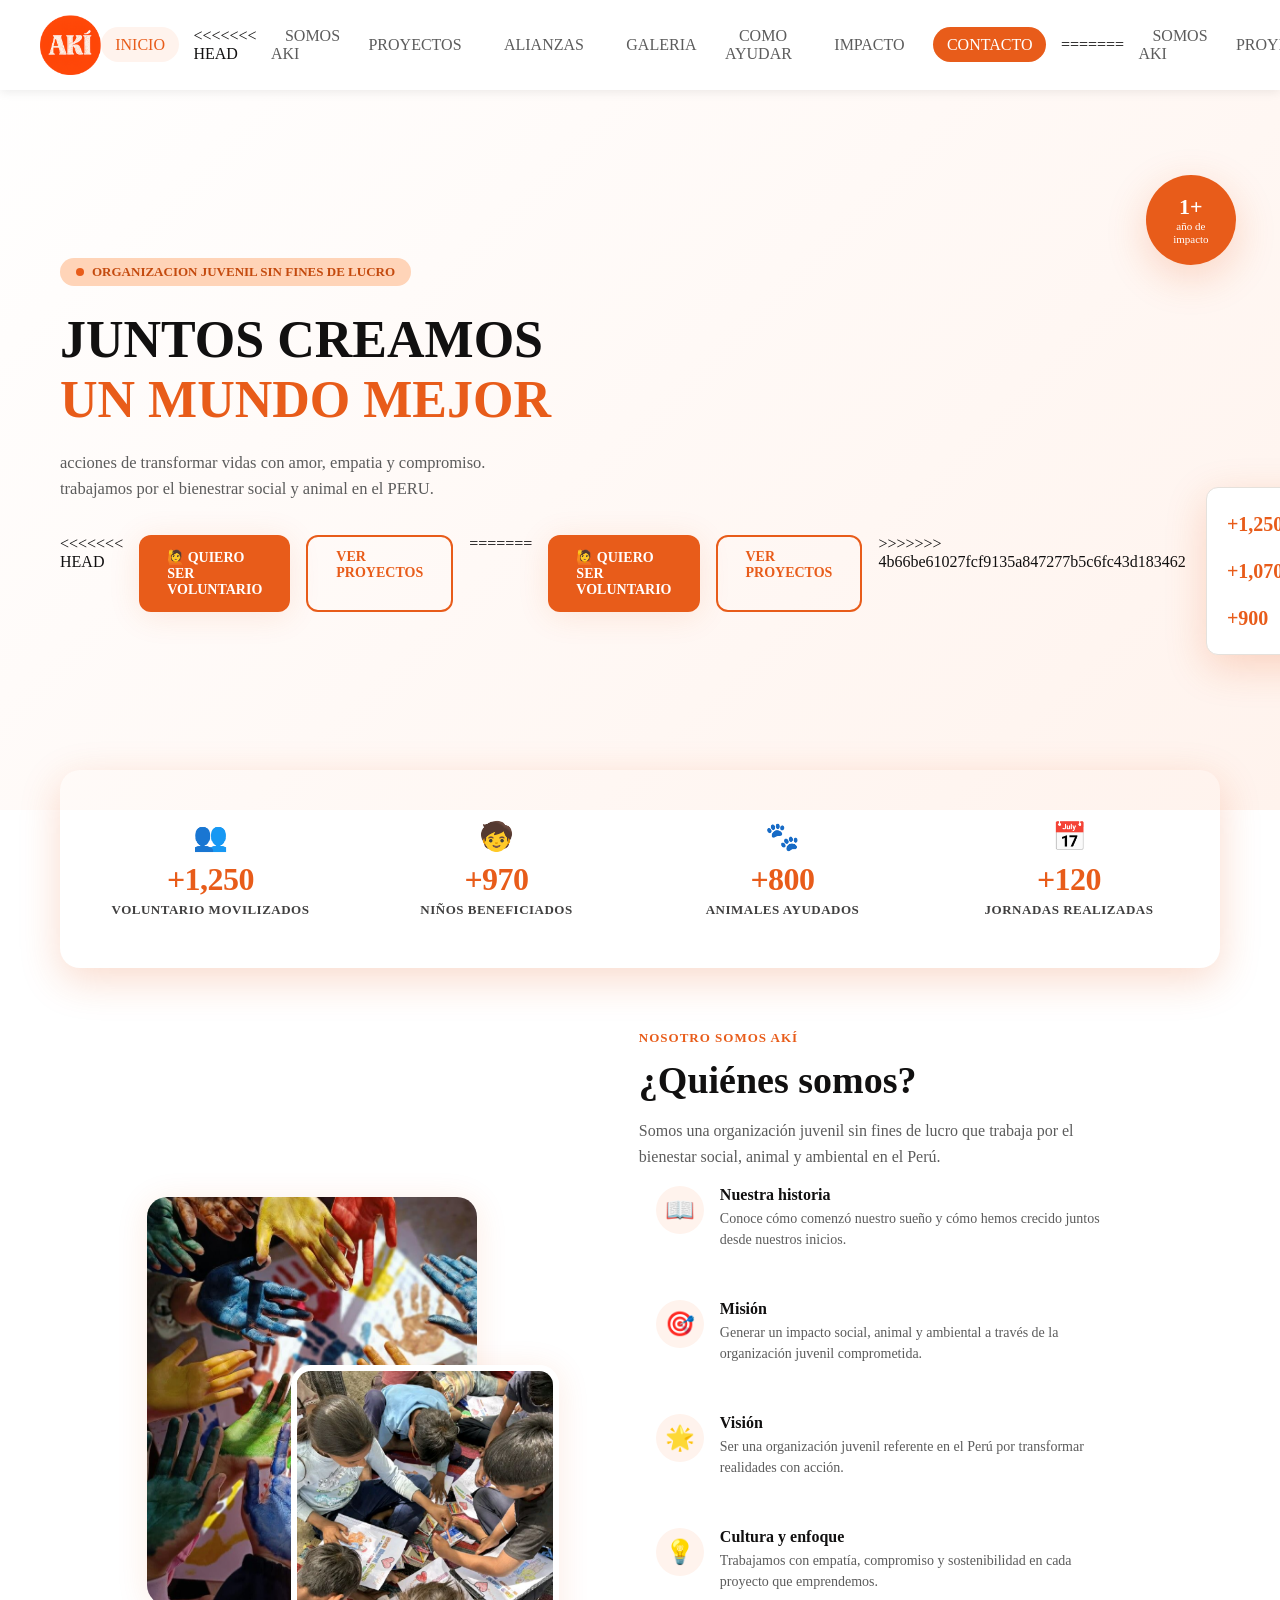
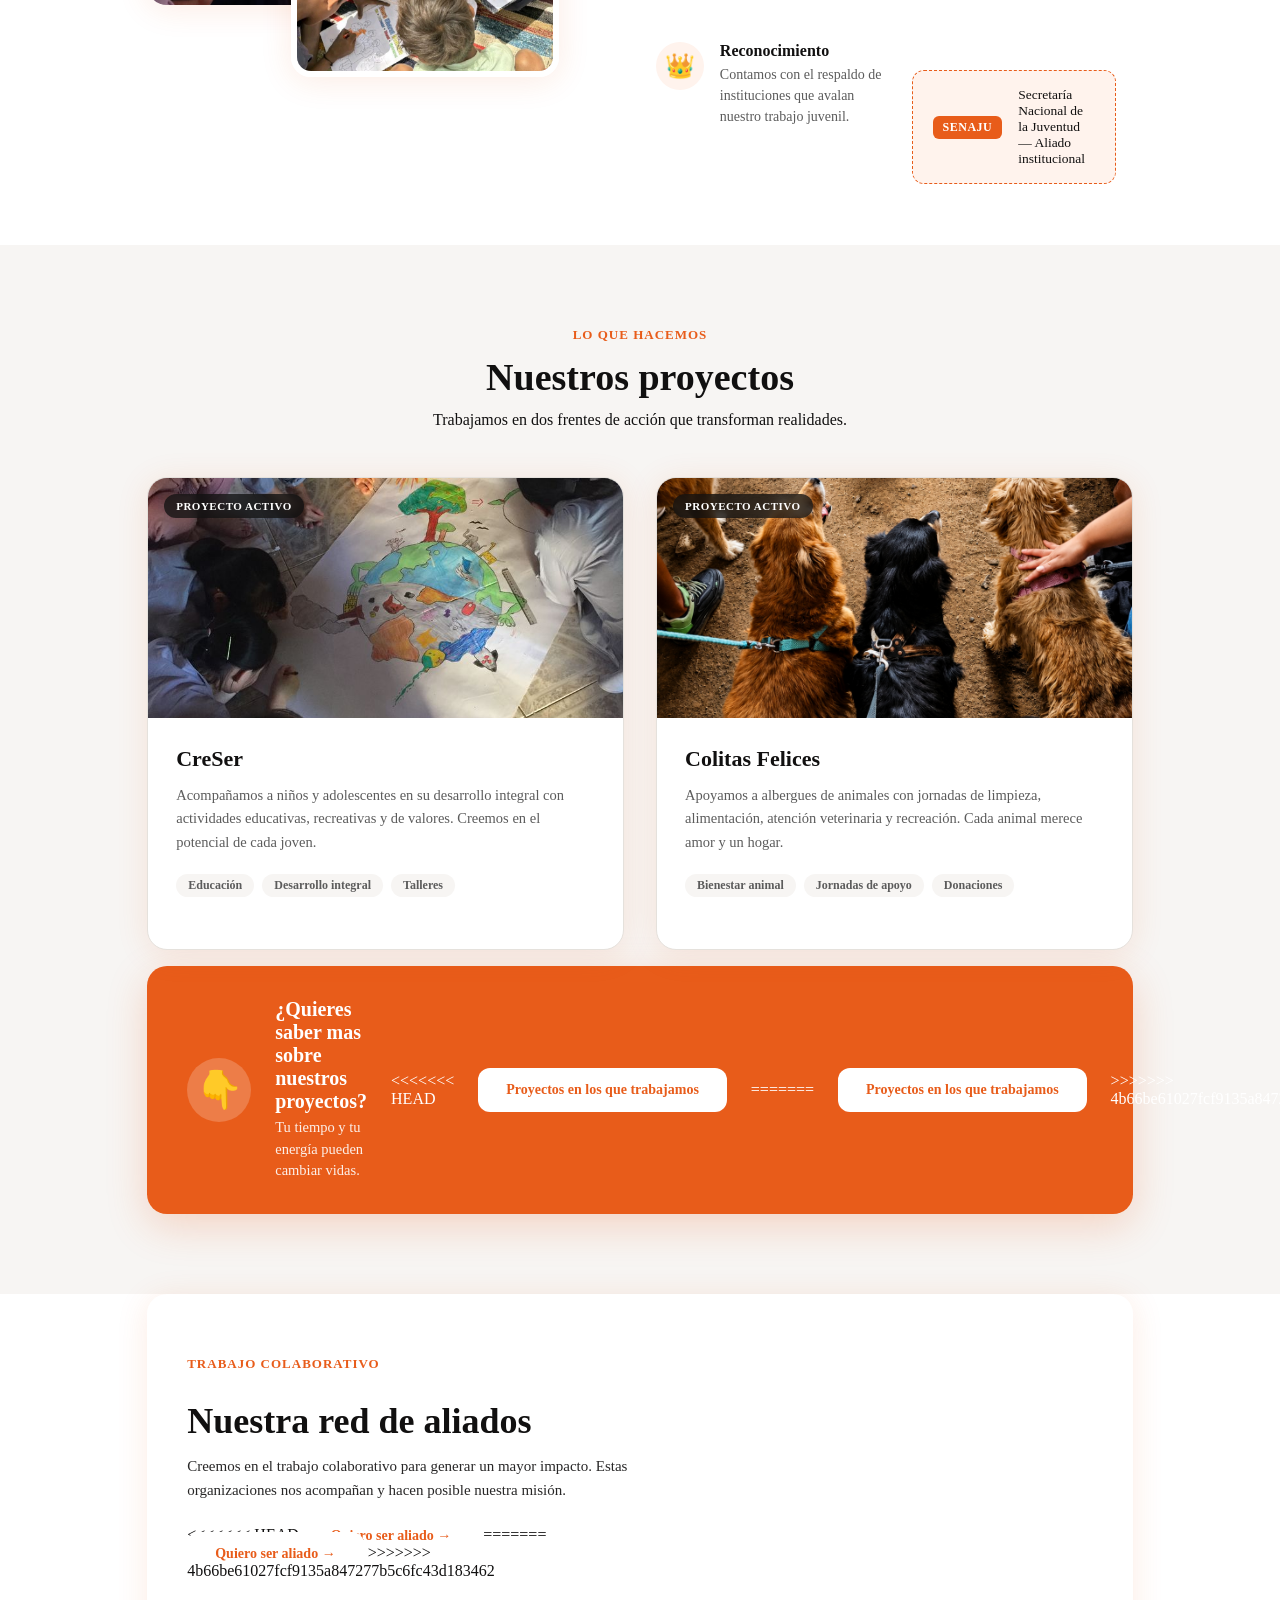
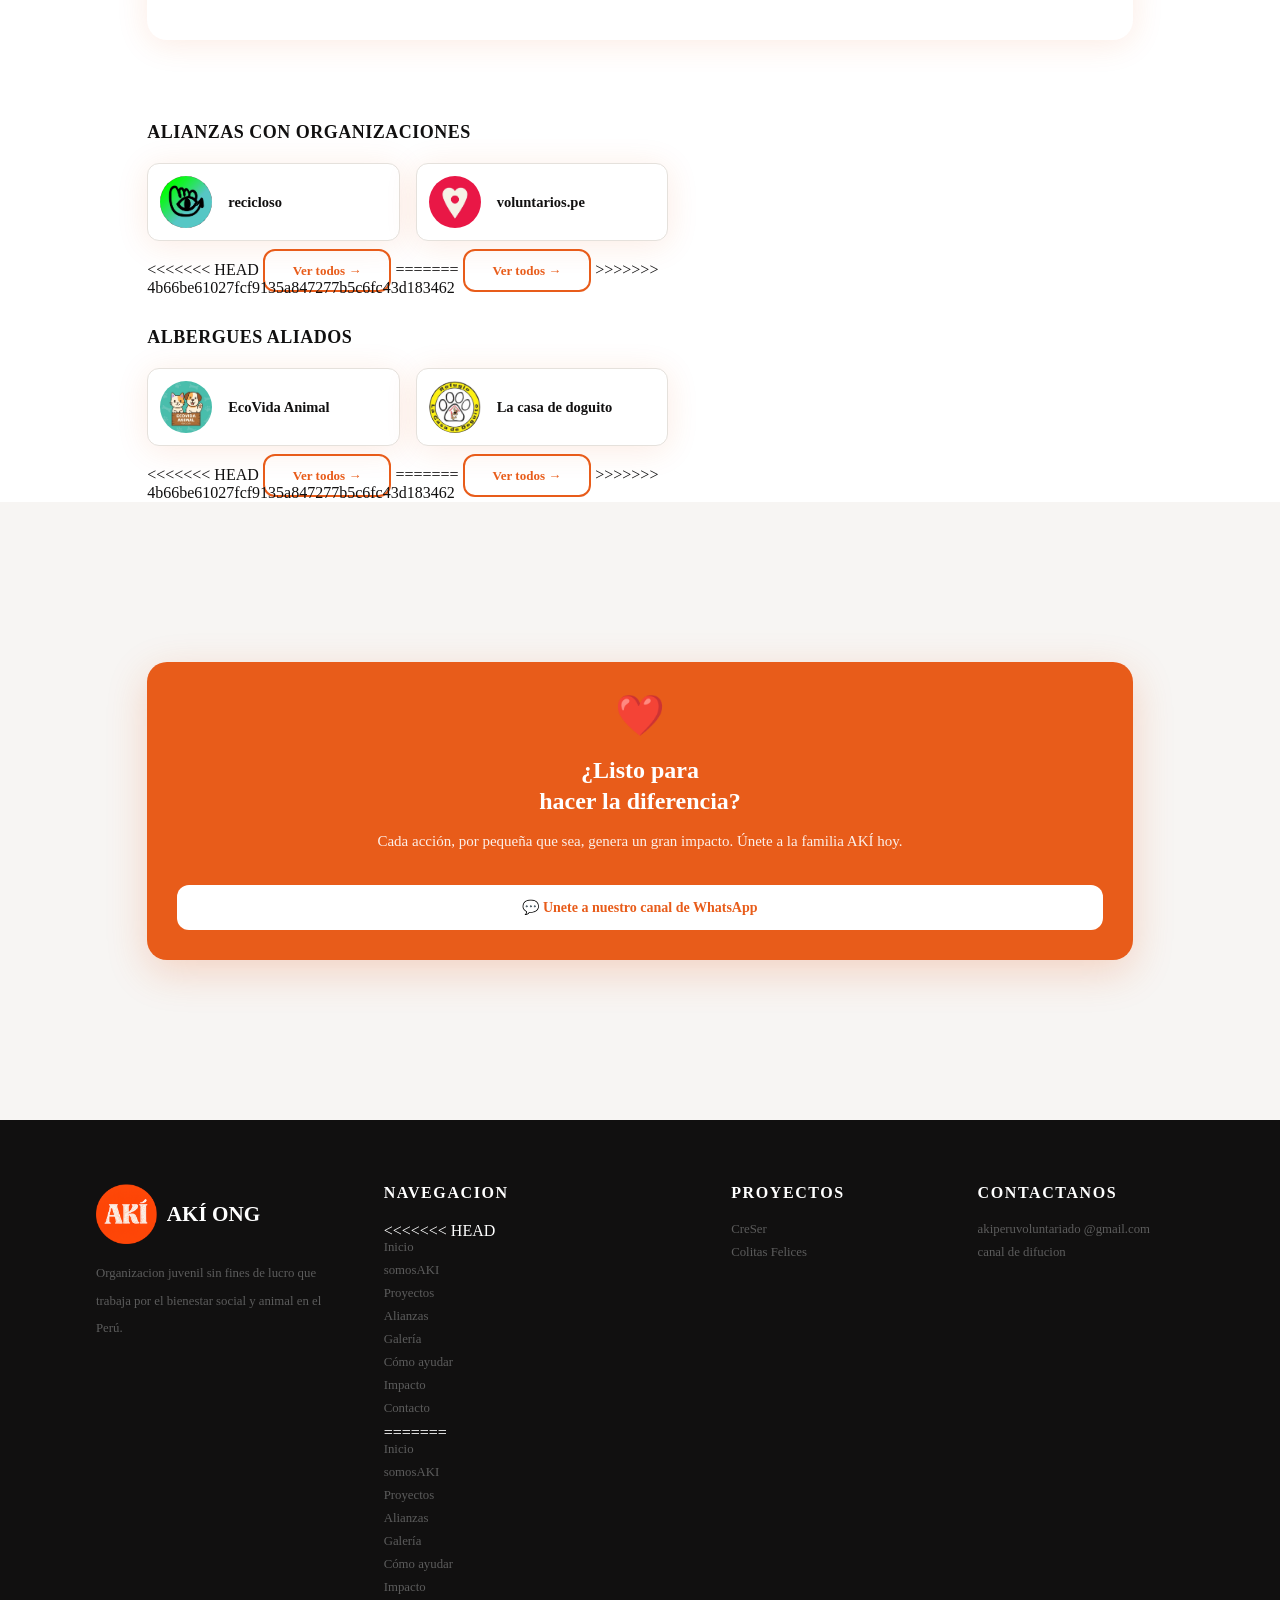
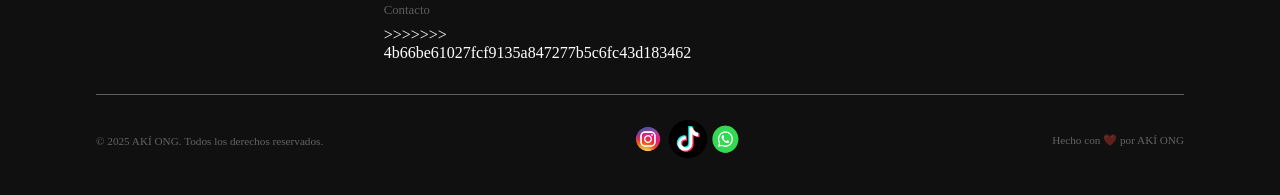
==== commit d85be9a6: "cambio de ruta" ====
--- a/PROYECTO_AKI_ONG/index.html
+++ b/PROYECTO_AKI_ONG/index.html
@@ -9,11 +9,11 @@
     <meta name="description" content="AKÍ es una ONG juvenil sin fines de lucro que trabaja por el bien social y animal en Perú. Únete a nosotros para transformar vidas con amor y compromiso.">
     <link rel="canonical" href="https://www.aki-ong.org/">
   <!--favicon-->
-    <link rel="icon" href="../img/logo.png" type="image/png">
+    <link rel="icon" href="img/logo.png" type="image/png">
   <!-- los link y script-->
-    <link rel="stylesheet" href="../css/style.css">
-    <link rel="stylesheet" href="../css/responsive.css">
-    <script src="../js/main.js" defer></script>
+    <link rel="stylesheet" href="css/style.css">
+    <link rel="stylesheet" href="css/responsive.css">
+    <script src="js/main.js" defer></script>
 </head>
 <!--cuerpo dela pagina-->
 <body>
@@ -23,13 +23,23 @@
 <header class="navegacion">
   <!--contiene la imagen del logo-->
   <a href="index.html" class="logo">
-    <img src="../img/logo.png" alt="Logo de AKÍ ONG" class="logo-img">
+    <img src="img/logo.png" alt="Logo de AKÍ ONG" class="logo-img">
   </a>
   <!--navegación principal-->
   <nav class="menu-principal" id="menu-principal">
     <!--contiene los links de navegacion-->
     <ul class="nav-list" id="menu-principal"> 
       <li><a href="index.html" class="active">Inicio</a></li>
+<<<<<<< HEAD
+      <li><a href="paginas/somosAKI.html" >Somos AKI</a></li>
+      <li><a href="paginas/proyectos.html" >Proyectos</a></li>
+      <li><a href="paginas/alianzas.html">Alianzas</a></li>
+      <li><a href="paginas/galeria.html" >Galeria</a></li>
+      <li><a href="paginas/comoAyudar.html">Como ayudar</a></li>
+      <li><a href="paginas/impacto.html" >Impacto</a></li>
+      <!--boton principal nav : editar href y texto -->
+      <li><a href="paginas/contacto.html" class="nav-cta" id="nav-cta">Contacto</a></li>
+=======
       <li><a href="../PROYECTO_AKI_ONG/paginas/somosAKI.html" >Somos AKI</a></li>
       <li><a href="../PROYECTO_AKI_ONG/paginas/proyectos.html" >Proyectos</a></li>
       <li><a href="../PROYECTO_AKI_ONG/paginas/alianzas.html">Alianzas</a></li>
@@ -38,6 +48,7 @@
       <li><a href="../PROYECTO_AKI_ONG/paginas/impacto.html" >Impacto</a></li>
       <!--boton principal nav : editar href y texto -->
       <li><a href="../PROYECTO_AKI_ONG/paginas/contacto.html" class="nav-cta" id="nav-cta">Contacto</a></li>
+>>>>>>> 4b66be61027fcf9135a847277b5c6fc43d183462
     </ul>
   </nav>
   <button class="menu-hamburguesa" id="boton-menu" aria-label="Abrir menú">
@@ -68,14 +79,19 @@
       <!--descripcion hero-->
       <p class="hero-desc">acciones de transformar vidas con amor, empatia y compromiso. trabajamos por el bienestrar social y animal en el PERU.</p>
         <div class="hero-btns">
+<<<<<<< HEAD
+          <a href="paginas/comoAyudar.html" class="btn btn-primary">🙋 QUIERO SER VOLUNTARIO</a>
+          <a href="paginas/proyectos.html" class="btn btn-outline"> VER PROYECTOS </a> 
+=======
           <a href="../PROYECTO_AKI_ONG/paginas/comoAyudar.html" class="btn btn-primary">🙋 QUIERO SER VOLUNTARIO</a>
           <a href="../PROYECTO_AKI_ONG/paginas/proyectos.html" class="btn btn-outline"> VER PROYECTOS </a> 
+>>>>>>> 4b66be61027fcf9135a847277b5c6fc43d183462
         </div>
     </div>
     <div class="hero-visual fade fade-d2">
       <div class="hero-img-frame">
         <!--foto principal hero-->
-        <img src="../img/hero.jpg" alt="AKÍ ONG — Voluntarios">
+        <img src="img/hero.jpg" alt="AKÍ ONG — Voluntarios">
       </div>
       <!--badge esquinal-->
       <div class="hero-badge-corner">
@@ -109,11 +125,11 @@
     <div class="nos-img-stack fade">
       <div class="nos-img-main">
         <!-- ★ FOTO somosAKÍ PRINCIPAL -->
-        <img src="../img/equipo-aki.jpg" alt="Equipo AKÍ ONG">
+        <img src="img/equipo-aki.jpg" alt="Equipo AKÍ ONG">
       </div>
       <div class="nos-img-accent">
         <!-- ★ FOTO somosAKÍ ACENTO -->
-        <img src="../img/niños-aki.jpg" alt="AKÍ niños">
+        <img src="img/niños-aki.jpg" alt="AKÍ niños">
       </div>
     </div>
     <div class="nos-content fade fade-d2">
@@ -124,7 +140,7 @@
       <p class="subtitle">Somos una organización juvenil sin fines de lucro que trabaja por el bienestar social, animal y ambiental en el Perú.</p>
       <!-- TARJETAS INFO: título, texto e ícono de cada una -->
       <!--primera tarjeta nuestra historia -->
-      <a href="somosAKI.html#somosAKI">
+      <a href="paginas/somosAKI.html#historia">
       <div class="info-card">
         <div class="info-icon">📖</div>
           <div>
@@ -134,7 +150,7 @@
       </div>
       </a>
       <!--segunda tarjeta mision -->
-      <a href="somosAKI.html#mision">
+      <a href="paginas/somosAKI.html#mision">
       <div class="info-card">
         <div class="info-icon">🎯</div>
           <div>
@@ -144,7 +160,7 @@
       </div>
       </a>
       <!--tercera tarjeta vision -->
-      <a href="somosAKI.html#vision">
+      <a href="paginas/somosAKI.html#vision">
       <div class="info-card">
         <div class="info-icon">🌟</div>
           <div>
@@ -155,7 +171,7 @@
       </div>
       </a>
       <!--cuarta tarjeta cultura y enfoque -->
-      <a href="somosAKI.html#culturaenfoque">
+      <a href="paginas/somosAKI.html#cultura">
       <div class="info-card">
         <div class="info-icon">💡</div>
           <div>
@@ -193,14 +209,14 @@
     <h2>Nuestros proyectos</h2>
     <p class="subtitle" style="max-width:520px;margin:0 auto">Trabajamos en dos frentes de acción que transforman realidades.</p>
   </div>
-  <a href="proyectos.html#creser">
+  <a href="paginas/proyectos.html#creser">
   <div class="proyectos-grid">
     <!-- PROYECTO 1: edita todos los datos -->
     <div class="proyecto-card fade fade-d1">
       <div class="proyecto-img">
         <span class="proyecto-label">Proyecto activo</span>
         <!-- ★ FOTO PROYECTO CRESER-->
-        <img src="../img/creser.jpg" alt="CreSer">
+        <img src="img/creser.jpg" alt="CreSer">
       </div>
       <div class="proyecto-body">
         <!-- ★ NOMBRE PROYECTO 1 -->
@@ -217,12 +233,12 @@
     </div>
     </a>
     <!-- PROYECTO 2: edita todos los datos -->
-    <a href="proyectos.html#colitas">
+    <a href="paginas/proyectos.html#colitas">
     <div class="proyecto-card fade fade-d2">
       <div class="proyecto-img">
         <span class="proyecto-label">Proyecto activo</span>
         <!-- ★ FOTO PROYECTO COLITAS FELICES: cambia el src -->
-        <img src="../img/colitas-f.png" alt="Colitas Felices">
+        <img src="img/colitas-f.png" alt="Colitas Felices">
       </div>
       <div class="proyecto-body">
         <!-- ★ NOMBRE PROYECTO 2: edita -->
@@ -247,7 +263,11 @@
         <h4>¿Quieres saber mas sobre nuestros proyectos?</h4>
         <p>Tu tiempo y tu energía pueden cambiar vidas.</p>
       </div>
+<<<<<<< HEAD
+      <a href="paginas/proyectos.html" class="btn btn-white">Proyectos en los que trabajamos</a>
+=======
       <a href="../PROYECTO_AKI_ONG/paginas/proyectos.html" class="btn btn-white">Proyectos en los que trabajamos</a>
+>>>>>>> 4b66be61027fcf9135a847277b5c6fc43d183462
     </div>
   </div>
 </section>
@@ -264,7 +284,11 @@
         <h2>Nuestra red de aliados</h2>
         <!-- ★ TEXTO ALIANZAS BANNER: edita -->
         <p>Creemos en el trabajo colaborativo para generar un mayor impacto. Estas organizaciones nos acompañan y hacen posible nuestra misión.</p>
+<<<<<<< HEAD
+        <a href="paginas/alianzas.html" class="btn btn-white">Quiero ser aliado →</a>
+=======
         <a href="../PROYECTO_AKI_ONG/paginas/alianzas.html" class="btn btn-white">Quiero ser aliado →</a>
+>>>>>>> 4b66be61027fcf9135a847277b5c6fc43d183462
       </div>
     </div>
 
@@ -275,7 +299,7 @@
           <!-- ★ ALIANZA 1: edita nombre, distrito y foto -->
            
           <div class="alianza-card">
-            <img src="../img/recicloso.jpg" alt="recicloso">
+            <img src="img/recicloso.jpg" alt="recicloso">
             <div class="alianza-info">
               <strong>recicloso</strong>
               <span></span>
@@ -283,7 +307,7 @@
           </div>
           <!-- ★ ALIANZA  2: edita nombre, distrito y foto -->
           <div class="alianza-card">
-            <img src="../img/voluntarios_pe.jpg" alt="voluntarios_pe">
+            <img src="img/voluntarios_pe.jpg" alt="voluntarios_pe">
             <div class="alianza-info">
               <strong>voluntarios.pe</strong>
               <span></span>
@@ -291,13 +315,17 @@
           </div>
           <!-- Añade más alianza-card aquí si tienes más centros -->
         </div>
+<<<<<<< HEAD
+        <a href="paginas/alianzas.html" class="btn btn-outline" style="font-size:13px;margin-bottom:36px">Ver todos →</a>
+=======
         <a href="../paginas/alianzas.html" class="btn btn-outline" style="font-size:13px;margin-bottom:36px">Ver todos →</a>
+>>>>>>> 4b66be61027fcf9135a847277b5c6fc43d183462
 
         <h3>Albergues aliados</h3>
         <div class="alianzas-cards">
           <!-- ★ ALBERGUE 1: edita nombre, distrito y foto -->
           <div class="alianza-card">
-            <img src="../img/ecovida_animal.jpg" alt="EcoVida Animal">
+            <img src="img/ecovida_animal.jpg" alt="EcoVida Animal">
             <div class="alianza-info">
               <strong>EcoVida Animal</strong>
               <span></span>
@@ -305,14 +333,18 @@
           </div>
           <!-- ★ ALBERGUE 2: edita nombre, distrito y foto -->
           <div class="alianza-card">
-            <img src="../img/la casa de doguito.png" alt="La casa de doguito">
+            <img src="img/la casa de doguito.png" alt="La casa de doguito">
             <div class="alianza-info">
               <strong>La casa de doguito</strong>
               <span></span>
             </div>
           </div>
         </div>
+<<<<<<< HEAD
+        <a href="paginas/alianzas.html" class="btn btn-outline" style="font-size:13px;margin-top:4px">Ver todos →</a>
+=======
         <a href="../PROYECTO_AKI_ONG/paginas/alianzas.html" class="btn btn-outline" style="font-size:13px;margin-top:4px">Ver todos →</a>
+>>>>>>> 4b66be61027fcf9135a847277b5c6fc43d183462
       </div>
     </div>
   </div>
@@ -344,7 +376,7 @@
   <div class="footer-principal">
     <div class="footer-lateral">
       <div class="logo-marca" >
-        <img src="../img/logo.png" alt="el logo de aki" class="logo-img">
+        <img src="img/logo.png" alt="el logo de aki" class="logo-img">
         <span class="logo-marca-text">AKÍ ONG</span>
       </div>
       <!--footer descripcion -->
@@ -352,6 +384,16 @@
     </div>
     <div class="footer-links">
       <h4>Navegacion</h4>
+<<<<<<< HEAD
+      <a href="index.html">Inicio</a>
+      <a href="paginas/somosAKI.html">somosAKI</a>
+      <a href="paginas/proyectos.html">Proyectos</a>
+      <a href="paginas/alianzas.html">Alianzas</a>
+      <a href="paginas/galeria.html">Galería</a>
+      <a href="paginas/comoAyudar.html">Cómo ayudar</a>
+      <a href="paginas/impacto.html">Impacto</a>
+      <a href="paginas/contacto.html">Contacto</a>
+=======
       <a href="../index.html">Inicio</a>
       <a href="../PROYECTO_AKI_ONG/paginas/somosAKI.html">somosAKI</a>
       <a href="../PROYECTO_AKI_ONG/paginas/proyectos.html">Proyectos</a>
@@ -360,11 +402,12 @@
       <a href="../PROYECTO_AKI_ONG/paginas/comoAyudar.html">Cómo ayudar</a>
       <a href="../PROYECTO_AKI_ONG/paginas/impacto.html">Impacto</a>
       <a href="../PROYECTO_AKI_ONG/paginas/contacto.html">Contacto</a>
+>>>>>>> 4b66be61027fcf9135a847277b5c6fc43d183462
     </div>
     <div class="footer-links">
       <h4>Proyectos</h4>
-      <a href="proyectos.html#creser">CreSer</a>
-      <a href="proyectos.html#colitas">Colitas Felices </a>
+      <a href="paginas/proyectos.html">CreSer</a>
+      <a href="paginas/proyectos.html#colitas">Colitas Felices </a>
     </div>
     <div class="footer-links">
       <h4>Contactanos</h4>
@@ -377,9 +420,9 @@
     <p> &copy; 2025 AKÍ ONG. Todos los derechos reservados.</p>
     <div class="footer-social">
       <ol class="redes-sociales">
-        <li><a href="https://www.instagram.com/aki_peru_voluntariado?igsh=" target="_blank" title="Instagram"><img src="../img/footer/icon-instagram.png" alt="Instagram"></a></li>
-        <li><a href="https://www.tiktok.com/@ong_aki" target="_blank" title="Tiktok"><img src="../img/footer/icon-tiktok.png" alt="Tiktok"></a></li>
-        <li><a href="https://whatsapp.com/channel/0029VbDmSkM5kg78yit7I50z" target="_blank" title="WhatsApp"><img src="../img/footer/icon-whatsapp.png" alt="WhatsApp"></a></li>
+        <li><a href="https://www.instagram.com/aki_peru_voluntariado?igsh=" target="_blank" title="Instagram"><img src="img/footer/icon-instagram.png" alt="Instagram"></a></li>
+        <li><a href="https://www.tiktok.com/@ong_aki" target="_blank" title="Tiktok"><img src="img/footer/icon-tiktok.png" alt="Tiktok"></a></li>
+        <li><a href="https://whatsapp.com/channel/0029VbDmSkM5kg78yit7I50z" target="_blank" title="WhatsApp"><img src="img/footer/icon-whatsapp.png" alt="WhatsApp"></a></li>
       </ol>
     </div>
     <p>Hecho con ❤️ por AKÍ ONG </p>
--- a/PROYECTO_AKI_ONG/css/style.css
+++ b/PROYECTO_AKI_ONG/css/style.css
@@ -0,0 +1,2718 @@
+/* ══════════════════════════════════
+   VARIABLES — edita colores aquí
+══════════════════════════════════ */
+:root {
+  --naranja: #e85c1a;;
+  --naranja-oscuro: #C44A0E;
+  --naranja-claro: #FFF3ED;
+  --naranja-medio: #FFD4B8;
+  --negro: #111010;
+  --gris: #5C5C5C;
+  --gris-claro: #F7F5F3;
+  --borde: #E5E1DC;
+  --blanco: #FFFFFF;
+  --sombra: 0 4px 32px rgba(232,92,26,0.12);
+  --sombra-hover: 0 12px 40px rgba(232,92,26,0.22);
+  --radio: 20px;
+  --radio-sm: 12px;
+} 
+*, *::before, *::after { 
+  margin: 0; 
+  padding: 0;
+  box-sizing: border-box;
+  font-family:Cambria, Cochin, Georgia, Times, 'Times New Roman', serif;
+
+}
+html { 
+  scroll-behavior: smooth; 
+  /* comportamiento de desplazamiento : suave */
+}
+body {
+  color: var(--negro); 
+  background:var(--blanco);
+}
+/* ══════════════════════════════════
+   HEADER: LOGO Y NAVEGADOR
+══════════════════════════════════ */
+/* ========= HEADER ========= */
+
+header{
+  position:fixed;
+  top:0;
+  left:0;
+  width:100%;
+  background:var(--blanco);
+  background-image: url(https://img.magnific.com/vector-gratis/marco-vector-perros-sobre-fondo-blanco_53876-127700.jpg?semt=ais_hybrid&w=740&q=80);
+  background-size: cover;
+  background-position: center;
+  box-shadow:0 2px 10px rgba(0,0,0,.08);
+  z-index:1000;
+}
+
+.navegacion{
+  max-width:100%;
+  margin:auto;
+  padding:15px 40px;
+  display:flex;
+  justify-content:space-between;
+  align-items:center;
+}
+
+.logo{
+  display:flex;
+  align-items:center;
+}
+
+.logo-img{
+  height:60px;
+  width:auto;
+}
+
+.menu-principal{
+  display:flex;
+  align-items:center;
+}
+
+.nav-list{
+  display:flex;
+  align-items:center;
+  gap: 0.9rem;
+  list-style:none;
+}
+
+.nav-list a{
+  color:var(--gris);
+  font-weight:500;
+  padding:9px 14px;
+  border-radius:100px;
+  transition:.2s;
+  text-decoration: none;
+  text-transform: uppercase;
+}
+
+.nav-list a:hover,
+.nav-list a.active{
+  color:var(--naranja);
+  background:var(--naranja-claro);
+}
+.nav-list .nav-cta{
+  color: var(--blanco);
+}
+.nav-cta{
+  background:var(--naranja);
+  color:var(--blanco);
+  padding:9px 20px;
+  border-radius:100px;
+  font-weight:bolder;
+}
+
+.menu-hamburguesa{
+  display:none;
+  flex-direction:column;
+  gap:5px;
+  cursor:pointer;
+}
+
+.menu-hamburguesa span{
+  width:25px;
+  height:3px;
+  background:var(--naranja-oscuro);
+  border-radius:10px;
+}
+
+/* ========= HEADER ========= */
+/* ══════════════════════════════════
+   HEADER: LOGO Y NAVEGADOR
+══════════════════════════════════ */
+/* ══════════════════════════════════
+   FOOTER: LINK Y REDES 
+══════════════════════════════════ */
+/* ========= FOOTER ========= */
+
+footer { 
+  background: var(--negro); 
+  color: var(--blanco); 
+  padding: 4rem 6rem 2rem; 
+  position:relative;
+  bottom: 0; 
+  width: 100%;
+  max-width: 100%;
+}
+.footer-principal { 
+  display: grid; 
+  grid-template-columns: 1.2fr 1fr 1fr 1fr; 
+  gap: 2.5rem; 
+  margin-bottom: 1.9rem; 
+  max-width: 100%;
+  margin: 0 auto 2rem; 
+}
+.logo-marca {
+  display: flex;
+  align-items: center;
+  gap: 0.6rem;
+}
+.logo-marca-text{
+  font-family: 'fraunces',serif;
+  font-weight:900;
+  font-size: 1.32rem;
+}
+.footer-lateral p { 
+  font-size: 0.8rem; 
+  color:var(--gris); 
+  line-height: 1.7rem;
+  margin-top: 1rem; 
+  max-width: 18rem; 
+}
+.footer-links h4 { 
+  font-size: 1rem; 
+  font-weight: 700; 
+  letter-spacing: 0.1rem; 
+  text-transform: uppercase; 
+  color: var(--blanco); 
+  margin-bottom: 1.2rem; 
+}
+.footer-links a { 
+  display: block; 
+  font-size: 0.8rem;
+  text-decoration: none;
+  margin-bottom: 0.5rem; 
+  transition: color .2s;
+  color: var(--gris);
+ }
+.footer-links a:hover { 
+  color: var(--naranja);
+}
+.footer-bottom { 
+  border-top: 0.02rem solid var(--gris); 
+  padding-top: 1.5rem; 
+  display: flex; 
+  justify-content: space-between; 
+  align-items: center; 
+  margin: 0 auto; 
+}
+.footer-bottom p { 
+  font-size: 0.7rem; 
+  color: rgba(255,255,255,.35); 
+}
+.redes-sociales{
+  display: flex; 
+  justify-content: space-between; 
+  align-items: center; 
+}
+.footer-social img { 
+  width: 40px; 
+  height: 40px; 
+  
+}
+.redes-sociales li{
+  list-style: none;
+}
+/* ========= FOOTER ========= */
+/* ══════════════════════════════════
+   FOOTER: LINK Y REDES 
+══════════════════════════════════ */
+
+
+  /* ══════════════════════════════════
+   SECCION 1: ESTILOS DE LA SECCIÓN HERO
+══════════════════════════════════ */
+.hero {
+  padding: 140px 40px 80px; /* Espacio superior para no quedar debajo del menú fixed */
+  background: linear-gradient(135deg, var(--blanco) 0%, var(--naranja-claro) 100%);
+  min-height: 90vh;
+  display: flex;
+  align-items: center;
+}
+
+.hero-interior {
+  max-width: 1160px;
+  margin: 0 auto;
+  display: grid;
+  grid-template-columns: 1.1fr 1fr; /* Columna de texto un poco más ancha */
+  gap: 60px;
+  align-items: center;
+  width: 100%;
+}
+
+/* Badge de Organización Juvenil */
+.hero-badge {
+  display: inline-flex;
+  align-items: center;
+  gap: 8px;
+  background: var(--naranja-medio);
+  color: var(--naranja-oscuro);
+  padding: 6px 16px;
+  border-radius: 100px;
+  font-size: 13px;
+  font-weight: 700;
+  text-transform: uppercase;
+  margin-bottom: 24px;
+}
+
+.hero-badge-dot {
+  width: 8px;
+  height: 8px;
+  background-color: var(--naranja);
+  border-radius: 50%;
+  display: inline-block;
+}
+
+/* Títulos y textos */
+.hero-title {
+  font-size: 52px;
+  font-weight: 800;
+  line-height: 1.15;
+  color: var(--negro);
+  margin-bottom: 20px;
+}
+
+.hero-title em {
+  font-style: normal;
+  color: var(--naranja);
+}
+
+.hero-desc {
+  font-size: 16.5px;
+  color: var(--gris);
+  line-height: 1.6;
+  margin-bottom: 32px;
+  max-width: 500px;
+}
+
+/* Botones de acción */
+.hero-btns {
+  display: flex;
+  gap: 16px;
+}
+
+.btn-primary {
+  background: var(--naranja);
+  color: var(--blanco);
+  text-decoration: none;
+  padding: 14px 28px;
+  border-radius: var(--radio-sm);
+  font-weight: 700;
+  font-size: 14px;
+  box-shadow: var(--sombra);
+  transition: all 0.2s ease;
+}
+
+.btn-primary:hover {
+  background: var(--naranja-medio);
+  box-shadow: var(--sombra-hover);
+  transform: translateY(-2px);
+}
+
+.btn-outline {
+  background: transparent;
+  color: var(--naranja);
+  border: 2px solid var(--naranja);
+  text-decoration: none;
+  padding: 12px 28px;
+  border-radius: var(--radio-sm);
+  font-weight: 700;
+  font-size: 14px;
+  transition: all 0.2s ease;
+}
+
+.btn .btn-outline{
+  font-size:13px;margin-bottom:36px
+}
+
+.btn-outline:hover {
+  background: var(--naranja-claro);
+  transform: translateY(-2px);
+}
+
+/* ── ZONA VISUAL (Derecha) ── */
+.hero-visual {
+  position: relative; /* Permite que las tarjetas floten sobre la imagen principal */
+  display: flex;
+  justify-content: center;
+}
+
+.hero-img-frame {
+  width: 100%;
+  max-width: 440px;
+  height: 480px;
+  border-radius: var(--radio);
+  overflow: hidden;
+  box-shadow: var(--sombra);
+}
+
+.hero-img-frame img {
+  width: 100%;
+  height: 100%;
+  object-fit: cover;
+}
+
+/* Badge circular de esquina (1+ año de impacto) */
+.hero-badge-corner {
+  position: absolute;
+  top: -20px;
+  right: 10px;
+  background: var(--naranja);
+  color: var(--blanco);
+  width: 90px;
+  height: 90px;
+  border-radius: 50%;
+  display: flex;
+  flex-direction: column;
+  justify-content: center;
+  align-items: center;
+  text-align: center;
+  font-size: 11px;
+  line-height: 1.2;
+  box-shadow: var(--sombra-hover);
+}
+
+.hero-badge-corner strong {
+  font-size: 22px;
+  display: block;
+}
+
+/* Tarjeta flotante con estadísticas estadísticas */
+.hero-float-card {
+  position: absolute;
+  bottom: 20px;
+  left: -40px;
+  background: var(--blanco);
+  padding: 20px;
+  border-radius: var(--radio-sm);
+  box-shadow: var(--sombra-hover);
+  display: flex;
+  flex-direction: column;
+  gap: 16px;
+  border: 1px solid var(--borde);
+}
+
+.hero-stat {
+  display: flex;
+  align-items: center;
+  gap: 12px;
+  font-size: 12px;
+  color: var(--gris);
+  line-height: 1.3;
+}
+
+.hero-stat strong {
+  font-size: 20px;
+  color: var(--naranja);
+  font-weight: 800;
+  min-width: 65px;
+}
+
+/* ── EFECTOS DE APARICIÓN FADE (Para usar con JS después) ── */
+.fade {
+  opacity: 1; /* Configurado en 1 por defecto para que se vea de inmediato en tus pruebas */
+  transition: all 0.6s ease-out;
+}
+/* ══════════════════════════════════
+   STRIP DE IMPACTO (ESTADÍSTICAS)
+══════════════════════════════════ */
+.impacto-strip {
+  background-image: url(https://img.magnific.com/vector-gratis/marco-vector-perros-sobre-fondo-blanco_53876-127700.jpg?semt=ais_hybrid&w=740&q=80);
+  background-size: cover;
+  background-position: center;
+
+  padding: 40px 20px;
+  display: grid;
+  grid-template-columns: repeat(4, 1fr); /* 4 columnas de igual tamaño */
+  gap: 24px;
+  max-width: 1160px;
+  margin: -40px auto 60px; /* Margen negativo para que flote un poco sobre el Hero */
+  border-radius: var(--radio);
+  box-shadow: var(--sombra-hover);
+  position: relative;
+  z-index: 10; /* Se monta encima del fondo del Hero */
+}
+
+.imp-item {
+  display: flex;
+  flex-direction: column;
+  align-items: center;
+  text-align: center;
+  padding: 10px;
+  border-right: 1px solid rgba(255, 255, 255, 0.1); /* Línea divisoria sutil */
+}
+
+/* Elimina la línea divisoria en el último elemento */
+.imp-item:last-child {
+  border-right: none;
+}
+
+.imp-emoji {
+  font-size: 28px;
+  margin-bottom: 8px;
+}
+
+.imp-num {
+  font-size: 32px;
+  font-weight: 800;
+  color: var(--naranja);
+  letter-spacing: -0.5px;
+  margin-bottom: 4px;
+}
+
+.imp-label {
+  font-size: 13px;
+  color: var(--negro);
+  text-transform: uppercase;
+  font-weight: 600;
+  letter-spacing: 0.5px;
+  opacity: 0.8;
+}
+/* ══════════════════════════════════
+   CLASE GLOBAL: CONTENEDOR CENTRADO
+══════════════════════════════════ */
+.container {
+  max-width: 82%;
+  margin: 0 auto;
+  padding: 0 2rem;
+  width: 100%;
+}
+/* ══════════════════════════════════
+   SECCIÓN 2: NOSOTROS
+══════════════════════════════════ */
+#somosAKí {
+  padding: 0px 0;
+  background-color: var(--blanco);
+}
+
+.nosotros-grid {
+  display: grid;
+  grid-template-columns: 1fr 1.2fr; /* Columna de imágenes a la izquierda, texto a la derecha */
+  gap: 80px;
+  align-items: center;
+}
+
+/* ── COMPOSICIÓN DE IMÁGENES SUPERPUESTAS (Stack) ── */
+.nos-img-stack {
+  position: relative;
+  height: 480px;
+  width: 100%;
+}
+
+.nos-img-main, 
+.nos-img-accent {
+  box-shadow: var(--sombra);
+  border-radius: var(--radio);
+  overflow: hidden;
+  position: absolute;
+}
+
+.nos-img-main {
+  width: 80%;
+  height: 85%;
+  top: 0;
+  left: 0;
+  z-index: 2;
+}
+
+.nos-img-accent {
+  width: 65%;
+  height: 65%;
+  bottom: 0;
+  right: 0;
+  z-index: 3;
+  border: 6px solid var(--blanco); /* Marco blanco para separarla visualmente de la foto trasera */
+}
+
+.nos-img-stack img {
+  width: 100%;
+  height: 100%;
+  object-fit: cover;
+}
+
+/* ── CONTENIDO DE TEXTO ── */
+.section-tag {
+  display: inline-block;
+  color: var(--naranja);
+  font-size: 13px;
+  font-weight: 700;
+  text-transform: uppercase;
+  letter-spacing: 1px;
+  margin-bottom: 12px;
+}
+
+.nos-content h2 {
+  font-size: 38px;
+  font-weight: 800;
+  color: var(--negro);
+  margin-bottom: 16px;
+}
+
+.nos-content .subtitle {
+  font-size: 16px;
+  color: var(--gris);
+  line-height: 1.6;
+}
+
+/* ── TARJETAS DE INFORMACIÓN (Misión, Visión, etc.) ── */
+.info-card {
+  display: flex;
+  gap: 16px;
+  padding: 16px;
+  background: var(--blanco);
+  border-radius: var(--radio-sm);
+  margin-bottom: 16px;
+  transition: transform 0.2s ease, box-shadow 0.2s ease;
+  border: 1px solid transparent;
+}
+
+.info-card:hover {
+  transform: translateX(4px); /* Microinteracción profesional hacia la derecha */
+  background: var(--gris-claro);
+  border-color: var(--borde);
+}
+
+.info-icon {
+  font-size: 24px;
+  background: var(--naranja-claro);
+  width: 48px;
+  height: 48px;
+  display: flex;
+  align-items: center;
+  justify-content: center;
+  border-radius: 50%;
+  flex-shrink: 0; /* Evita que el círculo del emoji se deforme si el texto es largo */
+}
+
+.info-card h4 {
+  font-size: 16px;
+  font-weight: 700;
+  color: var(--negro);
+  margin-bottom: 4px;
+}
+
+.info-card p {
+  font-size: 14px;
+  color: var(--gris);
+  line-height: 1.5;
+}
+
+/* ── DISTINTIVO DE ALIADO INSTITUCIONAL (SENAJU) ── */
+.partner-badge {
+  display: flex;
+  align-items: center;
+  gap: 16px;
+  background: var(--naranja-claro);
+  border: 1px dashed var(--naranja);
+  padding: 16px 20px;
+  border-radius: var(--radio-sm);
+  margin-top: 28px;
+  margin-bottom: 28px;
+  font-size: 13.5px;
+  color: var(--negro);
+}
+
+.partner-name {
+  background: var(--naranja);
+  color: var(--blanco);
+  font-weight: 800;
+  padding: 4px 10px;
+  border-radius: 6px;
+  font-size: 12px;
+  letter-spacing: 0.5px;
+}
+/* ══════════════════════════════════
+   SECCIÓN 3: PROYECTOS
+══════════════════════════════════ */
+#proyectos {
+  padding: 80px 0;
+  background-color: var(--gris-claro); /* Fondo gris claro para contrastar con Nosotros */
+}
+
+.proy-header {
+  text-align: center;
+  margin-bottom: 48px;
+}
+
+.proy-header h2 {
+  font-size: 38px;
+  font-weight: 800;
+  color: var(--negro);
+  margin-bottom: 12px;
+}
+
+/* Rejilla principal de proyectos */
+.proyectos-grid {
+  display: grid;
+  grid-template-columns: repeat(2, 1fr); /* Dos columnas para los dos proyectos */
+  gap: 32px;
+}
+
+/* Tarjetas de Proyectos */
+.proyecto-card {
+  background: var(--blanco);
+  border-radius: var(--radio);
+  overflow: hidden;
+  box-shadow: var(--sombra);
+  display: flex;
+  flex-direction: column;
+  transition: transform 0.3s ease, box-shadow 0.3s ease;
+  border: 1px solid var(--borde);
+}
+
+.proyecto-card:hover {
+  transform: translateY(-6px);
+  box-shadow: var(--sombra-hover);
+}
+
+/* Imagen del Proyecto */
+.proyecto-img {
+  position: relative;
+  height: 240px;
+  width: 100%;
+}
+
+.proyecto-img img {
+  width: 100%;
+  height: 100%;
+  object-fit: cover;
+}
+
+/* Etiqueta flotante (Proyecto activo) */
+.proyecto-label {
+  position: absolute;
+  top: 16px;
+  left: 16px;
+  background: rgba(17, 16, 16, 0.75); /* Fondo negro traslúcido */
+  backdrop-filter: blur(4px);
+  color: var(--blanco);
+  padding: 6px 12px;
+  border-radius: 100px;
+  font-size: 11px;
+  font-weight: 700;
+  text-transform: uppercase;
+  letter-spacing: 0.5px;
+}
+
+/* Cuerpo de la tarjeta */
+.proyecto-body {
+  padding: 28px;
+  display: flex;
+  flex-direction: column;
+  flex-grow: 1; /* Empuja el botón al fondo si una tarjeta tiene más texto que otra */
+}
+
+.proyecto-body h3 {
+  font-size: 22px;
+  font-weight: 800;
+  color: var(--negro);
+  margin-bottom: 12px;
+}
+
+.proyecto-body p {
+  font-size: 14.5px;
+  color: var(--gris);
+  line-height: 1.6;
+  margin-bottom: 20px;
+}
+
+/* Etiquetas del proyecto (Educación, Talleres, etc.) */
+.proyecto-tags {
+  display: flex;
+  flex-wrap: wrap;
+  gap: 8px;
+  margin-bottom: 24px;
+}
+
+.proyecto-tag {
+  background: var(--gris-claro);
+  color: var(--gris);
+  padding: 4px 12px;
+  border-radius: 100px;
+  font-size: 12px;
+  font-weight: 600;
+}
+
+/* ── CTA DE VOLUNTARIOS (Llamado a la acción) ── */
+.voluntarios-cta {
+  grid-column: 1 / -1; /* Ocupa las dos columnas de la rejilla completa */
+  background: var(--naranja);
+  color: var(--blanco);
+  padding: 32px 40px;
+  border-radius: var(--radio);
+  display: flex;
+  align-items: center;
+  gap: 24px;
+  box-shadow: var(--sombra-hover);
+  margin-top: 16px;
+}
+
+.vt-icon {
+  font-size: 36px;
+  background: rgba(255, 255, 255, 0.2);
+  width: 64px;
+  height: 64px;
+  display: flex;
+  align-items: center;
+  justify-content: center;
+  border-radius: 50%;
+  flex-shrink: 0;
+}
+
+.voluntarios-cta div {
+  flex-grow: 1;
+}
+
+.voluntarios-cta h4 {
+  font-size: 20px;
+  font-weight: 800;
+  margin-bottom: 4px;
+}
+
+.voluntarios-cta p {
+  font-size: 14.5px;
+  opacity: 0.9;
+  line-height: 1.5;
+}
+
+/* Botón blanco exclusivo para el CTA naranja */
+.btn-white {
+  background: var(--blanco);
+  color: var(--naranja);
+  text-decoration: none;
+  padding: 14px 28px;
+  border-radius: var(--radio-sm);
+  font-weight: 700;
+  font-size: 14px;
+  transition: all 0.2s ease;
+  white-space: nowrap; /* Evita que el texto del botón se rompa en dos renglones */
+}
+
+.btn-white:hover {
+  background: var(--naranja-claro);
+  transform: translateY(-2px);
+}
+/* ══════════════════════════════════
+   SECCIÓN 4: ALIANZAS
+══════════════════════════════════ */
+.alianzas {
+  padding: 80px 0;
+  background-color: var(--blanco);
+}
+
+/* Banner de presentación superior */
+.alianzas-banner {
+  background: url(https://img.magnific.com/vector-gratis/marco-vector-perros-sobre-fondo-blanco_53876-127700.jpg?semt=ais_hybrid&w=740&q=80) no-repeat center/cover;
+  padding: 60px 40px;
+  border-radius: var(--radio);
+  color: var(--negro);
+  margin-bottom: 52px;
+  box-shadow: var(--sombra);
+}
+
+.alianzas-banner h2 {
+  font-size: 36px;
+  font-weight: 800;
+  margin-top: 16px;
+  margin-bottom: 12px;
+}
+
+.alianzas-banner p {
+  font-size: 15px;
+  opacity: 0.9;
+  line-height: 1.6;
+  margin-bottom: 24px;
+}
+
+/* Rejilla principal asimétrica de 2 columnas */
+.alianzas-grid {
+  display: grid;
+  grid-template-columns: 1.3fr 1fr; /* Columna de tarjetas más ancha que la de beneficios */
+  gap: 64px;
+}
+
+.alianzas-grid h3 {
+  font-size: 18px;
+  font-weight: 800;
+  color: var(--negro);
+  text-transform: uppercase;
+  letter-spacing: 0.5px;
+  margin-bottom: 20px;
+  margin-top: 30px;
+}
+
+/* Contenedor de las tarjetas de aliados */
+.alianzas-cards {
+  display: grid;
+  grid-template-columns: repeat(2, 1fr); /* Dos columnas internas */
+  gap: 16px;
+  margin-bottom: 20px;
+}
+
+/* Tarjeta individual de Aliado o Albergue */
+.alianza-card {
+  display: flex;
+  align-items: center;
+  gap: 16px;
+  padding: 12px;
+  border: 1px solid var(--borde);
+  border-radius: var(--radio-sm);
+  background: var(--blanco);
+  transition: all 0.2s ease;
+}
+
+.alianza-card:hover {
+  border-color: var(--naranja);
+  box-shadow: var(--sombra);
+  transform: translateY(-2px);
+}
+
+.alianza-card img {
+  width: 52px;
+  height: 52px;
+  border-radius: 50%;
+  object-fit: cover;
+  background-color: var(--gris-claro);
+}
+
+.alianza-info {
+  display: flex;
+  flex-direction: column;
+}
+
+.alianza-info strong {
+  font-size: 14.5px;
+  color: var(--negro);
+}
+
+.alianza-info span {
+  font-size: 12.5px;
+  color: var(--gris);
+}
+
+/* ── ZONA DE BENEFICIOS (¿Quieres ser aliado?) ── */
+.ser-aliado {
+  display: flex;
+  gap: 16px;
+  padding: 16px 0;
+  border-bottom: 1px solid var(--borde);
+}
+
+.ser-aliado:last-of-type {
+  border-bottom: none; /* Quita la línea al último beneficio antes del botón */
+}
+
+.ser-aliado-icon {
+  font-size: 24px;
+  background: var(--naranja-claro);
+  width: 44px;
+  height: 44px;
+  display: flex;
+  align-items: center;
+  justify-content: center;
+  border-radius: var(--radio-sm);
+  flex-shrink: 0;
+}
+
+.ser-aliado h4 {
+  font-size: 15px;
+  font-weight: 700;
+  color: var(--negro);
+  margin-bottom: 2px;
+}
+
+.ser-aliado p {
+  font-size: 13.5px;
+  color: var(--gris);
+  line-height: 1.4;
+}
+
+/* ── REJILLA DE PATROCINADORES ── */
+.sponsors-grid {
+  display: grid;
+  grid-template-columns: repeat(2, 1fr); /* 2x2 para logos */
+  gap: 12px;
+  margin-top: 12px;
+}
+
+.sponsor-box {
+  height: 70px;
+  background: var(--gris-claro);
+  border: 1px solid var(--borde);
+  border-radius: var(--radio-sm);
+  display: flex;
+  align-items: center;
+  justify-content: center;
+  color: var(--gris);
+  font-size: 12px;
+  font-weight: 600;
+  text-transform: uppercase;
+  letter-spacing: 1px;
+  opacity: 0.7;
+  transition: opacity 0.2s ease;
+}
+
+.sponsor-box:hover {
+  opacity: 1;
+}
+
+.sponsor-box img {
+  max-width: 80%;
+  max-height: 70%;
+  object-fit: contain;
+}
+/* ══════════════════════════════════
+   SECCIÓN 5: GALERÍA
+══════════════════════════════════ */
+#galeria {
+  padding: 80px 0;
+  background-color: var(--blanco);
+}
+
+.galeria-header {
+  text-align: center;
+  margin-bottom: 32px;
+}
+
+.galeria-header h2 {
+  font-size: 38px;
+  font-weight: 800;
+  color: var(--negro);
+  margin-bottom: 12px;
+}
+
+/* Diseño de la barra de Pestañas (Tabs) */
+.galeria-tabs {
+  display: flex;
+  justify-content: center;
+  gap: 12px;
+  margin-bottom: 32px;
+}
+
+.tab-btn {
+  background: var(--gris-claro);
+  border: 1px solid var(--borde);
+  padding: 10px 24px;
+  font-weight: 700;
+  font-size: 14px;
+  color: var(--gris);
+  border-radius: 100px;
+  cursor: pointer;
+  transition: all 0.2s ease;
+}
+
+.tab-btn.active, .tab-btn:hover {
+  background: var(--naranja);
+  color: var(--blanco);
+  border-color: var(--naranja);
+  box-shadow: var(--sombra);
+}
+
+/* Ocultar/Mostrar contenidos de pestañas */
+.tab-content {
+  display: none;
+}
+
+.tab-content.active {
+  display: block;
+}
+
+/* Barra de Filtros Interna de Fotos */
+.galeria-filter {
+  display: flex;
+  justify-content: center;
+  gap: 8px;
+  margin-bottom: 32px;
+}
+
+.filter-btn {
+  background: transparent;
+  border: 1px solid var(--borde);
+  padding: 6px 16px;
+  font-size: 13px;
+  font-weight: 600;
+  color: var(--gris);
+  border-radius: 100px;
+  cursor: pointer;
+  transition: all 0.2s;
+}
+
+.filter-btn.active, .filter-btn:hover {
+  background: var(--naranja-claro);
+  color: var(--naranja);
+  border-color: var(--naranja);
+}
+
+/* Cuadrícula de fotos estilo Masonry / Grid */
+.galeria-masonry {
+  display: grid;
+  grid-template-columns: repeat(3, 1fr);
+  gap: 20px;
+}
+
+.galeria-item {
+  position: relative;
+  border-radius: var(--radio-sm);
+  overflow: hidden;
+  height: 250px;
+  box-shadow: var(--sombra);
+  cursor: pointer;
+}
+
+.galeria-item img {
+  width: 100%;
+  height: 100%;
+  object-fit: cover;
+  transition: transform 0.4s ease;
+}
+
+/* Efecto hover elegante con cortina oscura */
+.galeria-item .overlay {
+  position: absolute;
+  top: 0; left: 0; width: 100%; height: 100%;
+  background: rgba(232, 92, 26, 0.85); /* Tono naranja de la marca traslúcido */
+  display: flex;
+  align-items: center;
+  justify-content: center;
+  opacity: 0;
+  transition: opacity 0.3s ease;
+}
+
+.galeria-item .overlay span {
+  color: var(--blanco);
+  font-weight: 700;
+  font-size: 16px;
+  border: 2px solid var(--blanco);
+  padding: 6px 16px;
+  border-radius: 100px;
+}
+
+.galeria-item:hover img { transform: scale(1.05); }
+.galeria-item:hover .overlay { opacity: 1; }
+
+/* ── CUADRÍCULA DE VIDEOS ── */
+.videos-grid {
+  display: grid;
+  grid-template-columns: repeat(2, 1fr);
+  gap: 24px;
+}
+
+.video-card {
+  position: relative;
+  padding-bottom: 56.25%; /* Relación de aspecto 16:9 perfecta */
+  height: 0;
+  border-radius: var(--radio-sm);
+  overflow: hidden;
+  box-shadow: var(--sombra);
+}
+
+.video-card iframe {
+  position: absolute;
+  top: 0; left: 0; width: 100%; height: 100%;
+  border: none;
+}
+
+/* ── CUADRÍCULA DE TESTIMONIOS ── */
+.testi-grid {
+  display: grid;
+  grid-template-columns: repeat(2, 1fr);
+  gap: 24px;
+}
+
+.testi-card {
+  background: var(--gris-claro);
+  padding: 32px;
+  border-radius: var(--radio);
+  border: 1px solid var(--borde);
+}
+
+.testi-avatar {
+  width: 60px; height: 60px;
+  border-radius: 50%;
+  overflow: hidden;
+  margin-bottom: 16px;
+  background: var(--borde);
+}
+
+.testi-avatar img { width: 100%; height: 100%; object-fit: cover; }
+.testi-text { font-style: italic; color: var(--gris); line-height: 1.6; margin-bottom: 16px; font-size: 14.5px; }
+.testi-name { font-weight: 700; color: var(--negro); font-size: 15px; }
+.testi-role { font-size: 12.5px; color: var(--naranja); font-weight: 600; }
+/* ══════════════════════════════════
+   MODAL LIGHTBOX
+══════════════════════════════════ */
+.lightbox {
+  position: fixed;
+  top: 0;
+  left: 0;
+  width: 100%;
+  height: 100%;
+  background-color: rgba(17, 16, 16, 0.95); /* Fondo negro de tu marca traslúcido */
+  z-index: 2000; /* Se monta por encima del Header Sticky */
+  display: flex;
+  align-items: center;
+  justify-content: center;
+  
+  /* Oculto por defecto con transiciones suaves */
+  opacity: 0;
+  pointer-events: none;
+  transition: opacity 0.3s ease;
+}
+
+/* Estado activo gatillado por JavaScript */
+.lightbox.active {
+  opacity: 1;
+  pointer-events: auto;
+}
+
+.lightbox img {
+  max-width: 85%;
+  max-height: 80%;
+  border-radius: var(--radio-sm);
+  box-shadow: 0 8px 64px rgba(0, 0, 0, 0.5);
+  object-fit: contain;
+  user-select: none;
+}
+
+/* Estilos para los botones de control */
+.lightbox-close,
+.lightbox-prev,
+.lightbox-next {
+  position: absolute;
+  background: transparent;
+  border: none;
+  color: var(--blanco);
+  font-size: 36px;
+  cursor: pointer;
+  transition: color 0.2s ease, transform 0.2s ease;
+  display: flex;
+  align-items: center;
+  justify-content: center;
+  padding: 10px;
+}
+
+.lightbox-close:hover,
+.lightbox-prev:hover,
+.lightbox-next:hover {
+  color: var(--naranja);
+}
+
+/* Posicionamiento de botones */
+.lightbox-close {
+  top: 24px;
+  right: 24px;
+  font-size: 28px;
+}
+
+.lightbox-prev {
+  left: 24px;
+  font-size: 54px;
+}
+
+.lightbox-next {
+  right: 24px;
+  font-size: 54px;
+}
+/* ══════════════════════════════════
+   SECCIÓN 6: CÓMO AYUDAR
+══════════════════════════════════ */
+/*ya esta */
+#como-ayudar {
+  padding: 10rem 0;
+  background-color: var(--gris-claro); /* Fondo gris claro alternado */
+}
+/*ya esta centrado*/
+.como-header {
+  text-align: center;
+  margin-bottom: 4rem;
+}
+
+.como-header h2 {
+  font-size: 2.5rem;
+  font-weight: 800;
+  color: var(--negro);
+  margin-bottom: 12px;
+}
+
+/* Diseño de la rejilla asimétrica */
+.como-grid {
+  display: grid;
+  grid-template-columns: 1.4fr; /* Lista de opciones a la izquierda, caja CTA a la derecha */
+  gap: 4rem;
+  align-items: start;
+}
+
+/* Contenedor de las filas clicables */
+.como-list {
+  display: flex;
+  flex-direction: column;
+  gap: 1rem;
+}
+
+/* Filas individuales de opciones de ayuda */
+.como-row {
+  display: flex;
+  align-items: center;
+  gap: 5rem;
+  background: var(--blanco);
+  padding: 1.2rem 1.5rem;
+  border-radius: var(--radio-sm);
+  text-decoration: none; /* Elimina la línea azul inferior de enlace */
+  color: inherit;
+  border: 1px solid var(--borde);
+  transition: transform 0.25s ease, border-color 0.25s ease, box-shadow 0.25s ease;
+}
+
+.como-row:hover {
+  transform: translateX(6px); /* Microinteracción hacia la derecha */
+  border-color: var(--naranja);
+  box-shadow: var(--sombra);
+}
+
+.como-row-icon {
+  font-size: 26px;
+  background: var(--naranja-claro);
+  width: 52px;
+  height: 52px;
+  display: flex;
+  align-items: center;
+  justify-content: center;
+  border-radius: 50%;
+  flex-shrink: 0;
+}
+
+.como-row-text {
+  flex-grow: 1;
+}
+
+.como-row-text h4 {
+  font-size: 16.5px;
+  font-weight: 700;
+  color: var(--negro);
+  margin-bottom: 4px;
+  transition: color 0.2s ease;
+}
+
+/* Al pasar el mouse, el título de la fila cambia a naranja */
+.como-row:hover .como-row-text h4 {
+  color: var(--naranja);
+}
+
+.como-row-text p {
+  font-size: 14px;
+  color: var(--gris);
+  line-height: 1.4;
+}
+
+.como-row-arrow {
+  font-size: 18px;
+  color: var(--borde);
+  font-weight: 700;
+  transition: transform 0.25s ease, color 0.25s ease;
+}
+
+/* Animación de la flecha que se mueve hacia el costado */
+.como-row:hover .como-row-arrow {
+  color: var(--naranja);
+  transform: translateX(4px);
+}
+
+/* ── CAJA LATERAL EN COLOR NARANJA ── */
+.como-cta-box {
+  background: var(--naranja);
+  color: var(--blanco);
+  padding: 30px;
+  border-radius: var(--radio);
+  box-shadow: var(--sombra-hover);
+  text-align: center;
+  position: sticky;
+  top: 180px; /* Se queda fija mientras haces scroll al lado de la lista larga */
+}
+
+.como-cta-box h3 {
+  font-size: 24px;
+  font-weight: 800;
+  line-height: 1.3;
+  margin-bottom: 12px;
+}
+
+.como-cta-box p {
+  font-size: 15px;
+  opacity: 0.9;
+  line-height: 1.6;
+  margin-bottom: 32px;
+}
+
+/* Botón fantasma exclusivo para el fondo naranja */
+.btn-ghost {
+  display: block;
+  background: transparent;
+  color: var(--blanco);
+  border: 2px solid rgba(255, 255, 255, 0.4);
+  text-decoration: none;
+  padding: 12px 24px;
+  border-radius: var(--radio-sm);
+  font-weight: 700;
+  font-size: 14px;
+  transition: all 0.2s ease;
+}
+
+.btn-ghost:hover {
+  border-color: var(--blanco);
+  background: rgba(255, 255, 255, 0.1);
+  transform: translateY(-2px);
+}
+
+/* Asegurar el ancho completo de WhatsApp */
+.como-cta-box .btn-white {
+  display: block;
+  width: 100%;
+}
+/* ══════════════════════════════════
+   SECCIÓN 7: IMPACTO
+══════════════════════════════════ */
+#impacto {
+  padding: 80px 0;
+  background-color: var(--blanco);
+}
+
+.impacto-inner {
+  text-align: center;
+}
+
+.impacto-inner h2 {
+  font-size: 38px;
+  font-weight: 800;
+  color: var(--negro);
+  margin-bottom: 12px;
+}
+
+/* Cuadrícula de las 4 tarjetas de estadísticas */
+.stats-grid {
+  display: grid;
+  grid-template-columns: repeat(4, 1fr);
+  gap: 24px;
+  margin: 48px auto;
+  max-width: 1160px;
+}
+
+.stat-card {
+  background: var(--gris-claro);
+  border: 1px solid var(--borde);
+  padding: 32px 20px;
+  border-radius: var(--radio);
+  box-shadow: var(--sombra);
+  transition: transform 0.3s ease, box-shadow 0.3s ease, border-color 0.3s ease;
+}
+
+.stat-card:hover {
+  transform: translateY(-6px);
+  box-shadow: var(--sombra-hover);
+  border-color: var(--naranja);
+}
+
+.stat-icon {
+  font-size: 32px;
+  margin-bottom: 12px;
+}
+
+.stat-num {
+  font-size: 36px;
+  font-weight: 800;
+  color: var(--naranja);
+  letter-spacing: -1px;
+  margin-bottom: 6px;
+}
+
+.stat-label {
+  font-size: 14px;
+  font-weight: 700;
+  color: var(--negro);
+}
+
+/* Bloque inferior de filas de recursos (Historias, Reportes) */
+.impacto-rows {
+  display: flex;
+  flex-direction: column;
+  gap: 16px;
+  max-width: 760px; /* Contenedor más angosto para que se vea centrado y elegante */
+  margin: 0 auto 48px;
+  text-align: left;
+}
+
+.impacto-row {
+  display: flex;
+  align-items: center;
+  gap: 20px;
+  background: var(--blanco);
+  padding: 18px 24px;
+  border-radius: var(--radio-sm);
+  text-decoration: none;
+  color: inherit;
+  border: 1px solid var(--borde);
+  transition: transform 0.25s ease, border-color 0.25s ease, box-shadow 0.25s ease;
+}
+
+.impacto-row:hover {
+  transform: translateX(6px);
+  border-color: var(--naranja);
+  box-shadow: var(--sombra);
+}
+
+.impacto-row-icon {
+  font-size: 24px;
+  background: var(--naranja-claro);
+  width: 48px;
+  height: 48px;
+  display: flex;
+  align-items: center;
+  justify-content: center;
+  border-radius: 50%;
+  flex-shrink: 0;
+}
+
+.impacto-row h4 {
+  font-size: 16px;
+  font-weight: 700;
+  color: var(--negro);
+  margin-bottom: 2px;
+  transition: color 0.2s ease;
+}
+
+.impacto-row:hover h4 {
+  color: var(--naranja);
+}
+
+.impacto-row p {
+  font-size: 13.5px;
+  color: var(--gris);
+  line-height: 1.4;
+}
+
+.impacto-row-arrow {
+  font-size: 18px;
+  color: var(--borde);
+  font-weight: 700;
+  transition: transform 0.25s ease, color 0.25s ease;
+}
+
+.impacto-row:hover .impacto-row-arrow {
+  color: var(--naranja);
+  transform: translateX(4px);
+}
+
+/* Cierre de sección */
+.impacto-footer {
+  margin-top: 32px;
+}
+
+.impacto-footer p {
+  font-size: 16px;
+  font-weight: 600;
+  color: var(--gris);
+  margin-top: 8px;
+}/* ══════════════════════════════════
+   SECCIÓN 8: CONTACTO
+══════════════════════════════════ */
+#contacto {
+  padding: 80px 0;
+  background-color: var(--gris-claro);
+}
+
+#contacto h2 {
+  font-size: 38px;
+  font-weight: 800;
+  color: var(--negro);
+  margin-bottom: 12px;
+}
+
+/* Rejilla asimétrica de dos columnas */
+.contacto-grid {
+  display: grid;
+  grid-template-columns: 1fr 1.2fr; /* Columna del formulario ligeramente más ancha */
+  gap: 64px;
+  margin-top: 48px;
+  align-items: start;
+}
+
+/* ── BLOQUE DE INFORMACIÓN DE CONTACTO ── */
+.contacto-item {
+  display: flex;
+  gap: 16px;
+  margin-bottom: 24px;
+}
+
+.contacto-item-icon {
+  font-size: 24px;
+  background: var(--blanco);
+  width: 48px;
+  height: 48px;
+  display: flex;
+  align-items: center;
+  justify-content: center;
+  border-radius: 50%;
+  box-shadow: var(--sombra);
+  flex-shrink: 0;
+}
+
+.contacto-item h4 {
+  font-size: 15px;
+  font-weight: 700;
+  color: var(--negro);
+  margin-bottom: 2px;
+}
+
+.contacto-item a, .contacto-item p {
+  font-size: 14.5px;
+  color: var(--gris);
+  text-decoration: none;
+}
+
+.contacto-item a:hover {
+  color: var(--naranja);
+}
+
+/* Botones de Redes Sociales */
+.redes {
+  display: grid;
+  grid-template-columns: repeat(2, 1fr); /* Organizadas en cuadrícula 2x2 */
+  gap: 12px;
+  margin: 32px 0;
+}
+
+.red-btn {
+  display: flex;
+  align-items: center;
+  justify-content: center;
+  gap: 10px;
+  background: var(--blanco);
+  border: 1px solid var(--borde);
+  padding: 12px;
+  border-radius: var(--radio-sm);
+  text-decoration: none;
+  color: var(--negro);
+  font-size: 13.5px;
+  font-weight: 600;
+  transition: all 0.2s ease;
+}
+
+.red-btn:hover {
+  border-color: var(--naranja);
+  color: var(--naranja);
+  box-shadow: var(--sombra);
+  transform: translateY(-2px);
+}
+
+.red-btn svg {
+  width: 18px;
+  height: 18px;
+}
+
+/* Enlace del mapa */
+.mapa-link {
+  display: inline-block;
+  font-size: 14px;
+  font-weight: 700;
+  color: var(--naranja);
+  text-decoration: none;
+  background: var(--naranja-claro);
+  padding: 14px 20px;
+  border-radius: var(--radio-sm);
+  width: 100%;
+  text-align: center;
+  border: 1px dashed var(--naranja);
+  transition: background 0.2s ease;
+}
+
+.mapa-link:hover {
+  background: var(--naranja-medio);
+}
+
+/* ── FORMULARIO DE CONTACTO ── */
+.contacto-form {
+  background: var(--blanco);
+  padding: 40px;
+  border-radius: var(--radio);
+  box-shadow: var(--sombra);
+  border: 1px solid var(--borde);
+}
+
+.contacto-form h3 {
+  font-size: 22px;
+  font-weight: 800;
+  color: var(--negro);
+  margin-bottom: 24px;
+}
+
+.form-row {
+  display: grid;
+  grid-template-columns: repeat(2, 1fr); /* Nombre y correo uno al lado del otro */
+  gap: 16px;
+}
+
+.form-group {
+  display: flex;
+  flex-direction: column;
+  gap: 6px;
+  margin-bottom: 20px;
+}
+
+.form-group label {
+  font-size: 13px;
+  font-weight: 700;
+  color: var(--negro);
+  text-transform: uppercase;
+  letter-spacing: 0.5px;
+}
+
+/* Estilos unificados para inputs, selectores y campos de texto */
+.form-group input,
+.form-group select,
+.form-group textarea {
+  font-family: inherit;
+  padding: 12px 16px;
+  border-radius: var(--radio-sm);
+  border: 1px solid var(--borde);
+  background: var(--gris-claro);
+  font-size: 14.5px;
+  color: var(--negro);
+  outline: none;
+  transition: border-color 0.2s ease, background 0.2s ease;
+}
+
+.form-group input:focus,
+.form-group select:focus,
+.form-group textarea:focus {
+  border-color: var(--naranja);
+  background: var(--blanco);
+}
+
+.form-group textarea {
+  height: 120px;
+  resize: none; /* Bloquea el tirador para que el usuario no deforme la caja */
+}
+
+/* Cuadro de éxito oculto por defecto */
+.form-success {
+  display: none;
+  background: #E6F6EC; /* Verde sutil institucional */
+  color: #1E6636;
+  border: 1px solid #A3E0BA;
+  padding: 14px;
+  border-radius: var(--radio-sm);
+  text-align: center;
+  font-weight: 700;
+  font-size: 14px;
+  margin-top: 16px;
+}
+
+/* Clase de activación inyectada por JS */
+.form-success.is-visible {
+  display: block;
+}
+/* ══════════════════════════════════
+   PÁGINAS SECUNDARIAS: COMPONENTES GLOBALES
+══════════════════════════════════ */
+.page-hero {
+  padding: 250px 0 150px; /* Colchón superior para que no lo tape el menú fixed */
+  background: linear-gradient(135deg, var(--naranja-claro) 0%, var(--blanco) 100%);
+  text-align: center;
+}
+
+.hero-tag {
+  display: inline-block;
+  color: var(--naranja);
+  font-size: 13px;
+  font-weight: 700;
+  text-transform: uppercase;
+  letter-spacing: 1px;
+  margin-bottom: 12px;
+}
+
+.page-hero-title {
+  font-family: 'Fraunces', serif;
+  font-size: 46px;
+  font-weight: 800;
+  color: var(--negro);
+  margin-bottom: 16px;
+}
+
+.page-hero-desc {
+  font-size: 17px;
+  color: var(--gris);
+  max-width: 640px;
+  margin: 0 auto;
+  line-height: 1.6;
+}
+
+/* Clases de utilidad para espaciados y fondos alternos */
+.section-home {
+  padding: 80px 0;
+  background-color: var(--blanco);
+}
+
+.section-home.alt-bg {
+  background-color: var(--gris-claro);
+}
+
+.section-label {
+  color: var(--naranja);
+  font-size: 13px;
+  font-weight: 700;
+  text-transform: uppercase;
+  letter-spacing: 0.5px;
+  margin-bottom: 8px;
+}
+
+.section-title {
+  font-size: 32px;
+  font-weight: 800;
+  color: var(--negro);
+  margin-bottom: 40px;
+}
+
+/* ══════════════════════════════════
+   BLOQUE 1: IDENTIDAD Y EQUIPOS
+══════════════════════════════════ */
+.info-two-col {
+  display: grid;
+  grid-template-columns: 1.1fr 1fr;
+  gap: 64px;
+  align-items: start;
+}
+
+.info-text p {
+  font-size: 15.5px;
+  color: var(--gris);
+  line-height: 1.7;
+  margin-bottom: 20px;
+}
+
+.senaju-badge-inline {
+  display: flex;
+  align-items: center;
+  gap: 16px;
+  background: var(--naranja-claro);
+  border: 1px dashed var(--naranja);
+  padding: 14px 20px;
+  border-radius: var(--radio-sm);
+  margin-top: 32px;
+  font-size: 14px;
+  color: var(--negro);
+  font-weight: 600;
+}
+
+.senaju-badge-box.small {
+  background: var(--naranja);
+  color: var(--blanco);
+  font-weight: 800;
+  padding: 4px 10px;
+  border-radius: 6px;
+  font-size: 12px;
+  letter-spacing: 0.5px;
+}
+
+/* Tarjetas de la estructura interna */
+.info-cards {
+  display: flex;
+  flex-direction: column;
+  gap: 16px;
+}
+
+.info-card-item {
+  display: flex;
+  gap: 16px;
+  padding: 20px;
+  background: var(--blanco);
+  border: 1px solid var(--borde);
+  border-radius: var(--radio-sm);
+  box-shadow: var(--sombra);
+  transition: transform 0.2s ease, border-color 0.2s ease;
+}
+
+.info-card-item:hover {
+  transform: translateX(4px);
+  border-color: var(--naranja);
+}
+
+.ici-icon {
+  font-size: 24px;
+  background: var(--gris-claro);
+  width: 48px;
+  height: 48px;
+  display: flex;
+  align-items: center;
+  justify-content: center;
+  border-radius: 50%;
+  flex-shrink: 0;
+}
+
+.info-card-item h4 {
+  font-size: 16px;
+  font-weight: 700;
+  color: var(--negro);
+  margin-bottom: 4px;
+}
+
+.info-card-item p {
+  font-size: 13.5px;
+  color: var(--gris);
+  line-height: 1.5;
+}
+
+/* ══════════════════════════════════
+   BLOQUE 2: LÍNEA DE TIEMPO (TIMELINE)
+══════════════════════════════════ */
+.historia-timeline {
+  position: relative;
+  max-width: 800px;
+  margin: 0 auto;
+  padding-left: 40px; /* Espacio para la barra vertical */
+}
+
+/* La línea vertical del medio */
+.historia-timeline::before {
+  content: '';
+  position: absolute;
+  top: 0;
+  left: 15px;
+  width: 3px;
+  height: 100%;
+  background-color: var(--borde);
+}
+
+.timeline-item {
+  position: relative;
+  margin-bottom: 32px;
+}
+
+.timeline-item:last-child {
+  margin-bottom: 0;
+}
+
+/* El círculo naranja indicador */
+.timeline-item::before {
+  content: '';
+  position: absolute;
+  top: 6px;
+  left: -31px;
+  width: 12px;
+  height: 12px;
+  background-color: var(--blanco);
+  border: 3px solid var(--naranja);
+  border-radius: 50%;
+  z-index: 2;
+  transition: background-color 0.2s ease;
+}
+
+.timeline-item:hover::before {
+  background-color: var(--naranja); /* Se pinta al pasar el mouse por la tarjeta */
+}
+
+.timeline-year {
+  font-size: 14px;
+  font-weight: 800;
+  color: var(--naranja);
+  margin-bottom: 6px;
+  text-transform: uppercase;
+}
+
+.timeline-content {
+  background: var(--blanco);
+  padding: 24px;
+  border-radius: var(--radio-sm);
+  border: 1px solid var(--borde);
+  box-shadow: var(--sombra);
+}
+
+.timeline-content h4 {
+  font-size: 17px;
+  font-weight: 700;
+  color: var(--negro);
+  margin-bottom: 8px;
+}
+
+.timeline-content p {
+  font-size: 14.5px;
+  color: var(--gris);
+  line-height: 1.6;
+}
+
+/* ══════════════════════════════════
+   BLOQUE 3: MISIÓN Y VISIÓN
+══════════════════════════════════ */
+.mv-grid {
+  display: grid;
+  grid-template-columns: repeat(2, 1fr);
+  gap: 32px;
+}
+
+.mv-card {
+  padding: 40px;
+  border-radius: var(--radio);
+  box-shadow: var(--sombra);
+  border: 1px solid var(--borde);
+  transition: transform 0.3s ease;
+}
+
+.mv-mision {
+  background: linear-gradient(to bottom right, var(--blanco), var(--naranja-claro));
+}
+
+.mv-vision {
+  background: linear-gradient(to bottom right, var(--blanco), var(--gris-claro));
+}
+
+.mv-card:hover {
+  transform: translateY(-4px);
+}
+
+.mv-icon {
+  font-size: 36px;
+  margin-bottom: 16px;
+}
+
+.mv-card h3 {
+  font-size: 24px;
+  font-weight: 800;
+  color: var(--negro);
+  margin-bottom: 12px;
+}
+
+.mv-card p {
+  font-size: 15px;
+  color: var(--gris);
+  line-height: 1.7;
+}
+
+/* ══════════════════════════════════
+   BLOQUE 4: CULTURA Y ENFOQUE
+══════════════════════════════════ */
+.cultura-grid {
+  display: grid;
+  grid-template-columns: repeat(3, 1fr); /* 3 columnas en pantallas de PC */
+  gap: 24px;
+}
+
+.cultura-item {
+  background: var(--blanco);
+  padding: 32px 24px;
+  border-radius: var(--radio);
+  border: 1px solid var(--borde);
+  box-shadow: var(--sombra);
+  transition: all 0.25s ease;
+}
+
+.cultura-item:hover {
+  border-color: var(--naranja);
+  box-shadow: var(--sombra-hover);
+}
+
+.cultura-icon {
+  font-size: 28px;
+  background: var(--naranja-claro);
+  width: 52px;
+  height: 52px;
+  display: flex;
+  align-items: center;
+  justify-content: center;
+  border-radius: var(--radio-sm);
+  margin-bottom: 16px;
+}
+
+.cultura-item h4 {
+  font-size: 16.5px;
+  font-weight: 700;
+  color: var(--negro);
+  margin-bottom: 8px;
+}
+
+.cultura-item p {
+  font-size: 14px;
+  color: var(--gris);
+  line-height: 1.5;
+}
+/* ══════════════════════════════════
+   COMPONENTES EXCLUSIVOS DE PROYECTOS
+══════════════════════════════════ */
+.proyectos-grid-big {
+  display: flex;
+  flex-direction: column;
+  gap: 32px;
+  margin-bottom: 48px;
+}
+
+.proyecto-big-card {
+  display: flex;
+  gap: 32px;
+  background: var(--blanco);
+  border: 1px solid var(--borde);
+  padding: 32px;
+  border-radius: var(--radio);
+  box-shadow: var(--sombra);
+  align-items: center;
+}
+
+.pbc-icon {
+  font-size: 54px;
+  background: var(--gris-claro);
+  width: 90px; height: 90px;
+  display: flex; align-items: center; justify-content: center;
+  border-radius: 50%;
+  flex-shrink: 0;
+}
+
+.pbc-content h2 { font-size: 28px; color: var(--negro); margin-bottom: 4px; }
+.pbc-tag { font-size: 13px; font-weight: 700; color: var(--naranja); margin-bottom: 12px; text-transform: uppercase; }
+.pbc-content p { font-size: 15px; color: var(--gris); line-height: 1.6; margin-bottom: 16px; }
+
+.pbc-ejes { display: flex; flex-wrap: wrap; gap: 8px; margin-bottom: 20px; }
+.pbc-ejes span { background: var(--naranja-claro); color: var(--negro); padding: 4px 12px; border-radius: 100px; font-size: 12.5px; font-weight: 600; }
+
+/* Tarjetas de objetivos y perfiles */
+.ejes-card { background: var(--blanco); border: 1px solid var(--borde); padding: 24px; border-radius: var(--radio-sm); box-shadow: var(--sombra); margin-bottom: 16px; }
+.eje-num { font-size: 12px; font-weight: 800; color: var(--naranja); background: var(--naranja-claro); padding: 2px 8px; border-radius: 4px; display: inline-block; margin-bottom: 8px; }
+.ejes-card h4 { font-size: 16px; font-weight: 700; margin-bottom: 8px; }
+.ejes-card ul { padding-left: 20px; font-size: 13.5px; color: var(--gris); line-height: 1.5; }
+
+.sede-badge { display: flex; gap: 14px; background: var(--naranja-claro); padding: 16px; border-radius: var(--radio-sm); border: 1px dashed var(--naranja); margin-top: 24px; }
+.sede-icon { font-size: 24px; }
+.sede-badge strong { display: block; font-size: 14px; color: var(--negro); }
+.sede-badge span { font-size: 13px; color: var(--gris); }
+
+.perfil-grid { display: grid; grid-template-columns: repeat(2, 1fr); gap: 24px; }
+.perfil-item { background: var(--blanco); padding: 24px; border-radius: var(--radio-sm); border: 1px solid var(--borde); }
+.perfil-icon { font-size: 28px; margin-bottom: 12px; }
+.perfil-item h4 { font-size: 16px; font-weight: 700; margin-bottom: 4px; }
+.perfil-item p { font-size: 14px; color: var(--gris); line-height: 1.5; }
+.wishlist-intro {
+  text-align: center;
+  font-size: 15px;
+  color: var(--gris);
+  margin-bottom: 32px;
+}
+
+.wishlist-grid {
+  display: grid;
+  grid-template-columns: repeat(3, 1fr); /* Tres columnas en computadoras */
+  gap: 16px;
+  max-width: 900px;
+  margin: 0 auto;
+}
+
+.wish-item {
+  background: var(--blanco);
+  border: 1px solid var(--borde);
+  padding: 20px;
+  border-radius: var(--radio-sm);
+  box-shadow: var(--sombra);
+  display: flex;
+  flex-direction: column;
+  align-items: center;
+  text-align: center;
+  gap: 8px;
+}
+
+.wish-item span {
+  font-size: 12px;
+  font-weight: 800;
+  color: var(--gris);
+}
+
+.wish-item.wish-urgente {
+  border-color: var(--naranja);
+  background: var(--naranja-claro);
+}
+
+.wish-item.wish-urgente span {
+  color: var(--naranja-oscuro);
+}
+
+.wish-item p {
+  font-size: 14.5px;
+  font-weight: 700;
+  color: var(--negro);
+}
+
+.cta-center {
+  text-align: center;
+}
+/* ══════════════════════════════════
+   PÁGINA SECUNDARIA: ALIANZAS (AJUSTES)
+══════════════════════════════════ */
+
+/* Rejilla principal asimétrica de 2 columnas */
+.alianzas-grid {
+  display: grid;
+  grid-template-columns: 1.3fr 1fr; /* Columna de tarjetas más ancha que la de beneficios */
+  gap: 64px;
+  align-items: start;
+}
+
+.alianzas-grid h3 {
+  font-size: 18px;
+  font-weight: 800;
+  color: var(--negro);
+  text-transform: uppercase;
+  letter-spacing: 0.5px;
+  margin-bottom: 20px;
+}
+
+/* Contenedor interno de las tarjetas de aliados (2 columnas de tarjetas) */
+.alianzas-cards {
+  display: grid;
+  grid-template-columns: repeat(2, 1fr); 
+  gap: 16px;
+  margin-bottom: 20px;
+}
+
+/* Tarjeta individual de Aliado o Albergue */
+.alianza-card {
+  display: flex;
+  align-items: center;
+  gap: 16px;
+  padding: 12px;
+  border: 1px solid var(--borde);
+  border-radius: var(--radio-sm);
+  background: var(--blanco);
+  box-shadow: var(--sombra);
+  transition: all 0.2s ease;
+}
+
+.alianza-card:hover {
+  border-color: var(--naranja);
+  box-shadow: var(--sombra-hover);
+  transform: translateY(-2px);
+}
+
+.alianza-card img {
+  width: 52px;
+  height: 52px;
+  border-radius: 50%;
+  object-fit: cover;
+  background-color: var(--gris-claro);
+}
+
+.alianza-info {
+  display: flex;
+  flex-direction: column;
+}
+
+.alianza-info strong {
+  font-size: 14.5px;
+  color: var(--negro);
+}
+
+.alianza-info span {
+  font-size: 12.5px;
+  color: var(--gris);
+}
+
+/* ── ZONA DE BENEFICIOS (¿Quieres ser aliado?) ── */
+.ser-aliado {
+  display: flex;
+  gap: 16px;
+  padding: 16px 0;
+  border-bottom: 1px solid var(--borde);
+}
+
+.ser-aliado:last-of-type {
+  border-bottom: none; /* Quita la línea al último beneficio antes del botón */
+}
+
+.ser-aliado-icon {
+  font-size: 24px;
+  background: var(--naranja-claro);
+  width: 44px;
+  height: 44px;
+  display: flex;
+  align-items: center;
+  justify-content: center;
+  border-radius: var(--radio-sm);
+  flex-shrink: 0;
+}
+
+.ser-aliado h4 {
+  font-size: 15px;
+  font-weight: 700;
+  color: var(--negro);
+  margin-bottom: 2px;
+}
+
+.ser-aliado p {
+  font-size: 13.5px;
+  color: var(--gris);
+  line-height: 1.4;
+}
+
+/* ── REJILLA DE PATROCINADORES ── */
+.sponsors-grid {
+  display: grid;
+  grid-template-columns: repeat(2, 1fr); /* 2x2 para logos */
+  gap: 12px;
+  margin-top: 12px;
+}
+
+.sponsor-box {
+  height: 70px;
+  background: var(--gris-claro);
+  border: 1px solid var(--borde);
+  border-radius: var(--radio-sm);
+  display: flex;
+  align-items: center;
+  justify-content: center;
+  color: var(--gris);
+  font-size: 12px;
+  font-weight: 600;
+  text-transform: uppercase;
+  letter-spacing: 1px;
+  opacity: 0.7;
+  transition: opacity 0.2s ease;
+}
+
+.sponsor-box:hover {
+  opacity: 1;
+}
+  /* Estilos para las tarjetas contenedoras de Videos */
+.video-card-container {
+  background: var(--blanco);
+  border-radius: var(--radio);
+  overflow: hidden;
+  box-shadow: var(--sombra);
+  border: 1px solid var(--borde);
+}
+
+.video-box-trigger {
+  position: relative;
+  height: 240px;
+  background: var(--negro);
+  cursor: pointer;
+}
+
+.video-box-trigger img {
+  width: 100%; height: 100%; object-fit: cover; opacity: 0.75;
+  transition: opacity 0.2s;
+}
+
+.video-box-trigger:hover img { opacity: 0.9; }
+
+.play-icon {
+  position: absolute; top: 50%; left: 50%;
+  transform: translate(-50%, -50%);
+  width: 56px; height: 56px;
+  background: var(--blanco);
+  color: var(--naranja);
+  border-radius: 50%;
+  display: flex; align-items: center; justify-content: center;
+  font-size: 20px; box-shadow: var(--sombra-hover);
+}
+
+.video-card-footer { padding: 20px; }
+.video-card-footer strong { font-size: 15px; display: block; margin-bottom: 4px; color: var(--negro); }
+.video-card-footer p { font-size: 13.5px; color: var(--gris); }
+
+/* Estilos de Control del Slider de Testimonios */
+.slider-wrapper { max-width: 700px; margin: 0 auto; text-align: center; }
+.slider-item { display: none; }
+.slider-item.active { display: block; animation: fadeEffect 0.4s ease; }
+
+.slider-controls {
+  display: flex; justify-content: center; gap: 16px; margin-top: 24px;
+}
+
+.slider-controls button { padding: 10px 24px; border-radius: var(--radio-sm); font-weight: 700; cursor: pointer; }
+/* ══════════════════════════════════
+   PÁGINA SECUNDARIA: CÓMO AYUDAR
+══════════════════════════════════ */
+
+/* Rejilla de 3 columnas para PC */
+.como-grid-cards {
+  display: grid;
+  grid-template-columns: repeat(3, 1fr);
+  gap: 32px;
+  margin-bottom: 64px;
+}
+
+/* Tarjeta de Donación / Ayuda */
+.donar-card {
+  background: var(--blanco);
+  border: 1px solid var(--borde);
+  padding: 40px 32px;
+  border-radius: var(--radio);
+  box-shadow: var(--sombra);
+  display: flex;
+  flex-direction: column;
+  align-items: center;
+  text-align: center;
+  transition: transform 0.3s ease, box-shadow 0.3s ease;
+}
+
+.donar-card:hover {
+  transform: translateY(-6px);
+  box-shadow: var(--sombra-hover);
+  border-color: var(--naranja);
+}
+
+.donar-icono {
+  font-size: 38px;
+  background: var(--naranja-claro);
+  width: 72px;
+  height: 72px;
+  display: flex;
+  align-items: center;
+  justify-content: center;
+  border-radius: 50%;
+  margin-bottom: 20px;
+}
+
+.donar-card h3 {
+  font-size: 22px;
+  font-weight: 800;
+  color: var(--negro);
+  margin-bottom: 12px;
+}
+
+.donar-card p {
+  font-size: 14.5px;
+  color: var(--gris);
+  line-height: 1.6;
+  margin-bottom: 24px;
+  flex-grow: 1; /* Alinea los botones de todas las tarjetas en la base */
+}
+
+/* Estilo unificado para los botones que abarcan todo el ancho */
+.donar-card .w-100 {
+  display: block;
+  width: 100%;
+  text-align: center;
+}
+
+/* Componentes de la tarjeta económica */
+.donar-qr {
+  font-size: 40px;
+  margin-bottom: 16px;
+  opacity: 0.8;
+}
+
+.donar-impacto {
+  background: var(--gris-claro);
+  padding: 8px 16px;
+  border-radius: var(--radio-sm);
+  font-size: 12.5px;
+  color: var(--negro);
+  border: 1px solid var(--borde);
+  width: 100%;
+}
+
+/* Fila de redes en miniatura */
+.redes-mini-gap {
+  display: flex;
+  gap: 12px;
+  justify-content: center;
+  width: 100%;
+}
+
+.btn-outline-mini {
+  background: transparent;
+  color: var(--naranja);
+  border: 1px solid var(--borde);
+  padding: 10px 18px;
+  border-radius: var(--radio-sm);
+  text-decoration: none;
+  font-size: 16px;
+  transition: all 0.2s;
+}
+
+.btn-outline-mini:hover {
+  border-color: var(--naranja);
+  background: var(--naranja-claro);
+  transform: translateY(-2px);
+}
+
+/* Bloque inferior de Patrocinadores */
+.patrocinadores-seccion {
+  border-top: 1px solid var(--borde);
+  padding-top: 48px;
+}
+
+.patrocinadores-titulo {
+  font-family: 'Fraunces', serif;
+  font-size: 24px;
+  font-weight: 800;
+  text-align: center;
+  margin-bottom: 28px;
+  color: var(--negro);
+}
+
+.sponsors-grid-cuatro {
+  display: grid;
+  grid-template-columns: repeat(4, 1fr); /* 4 columnas en PC */
+  gap: 16px;
+}
+/* ══════════════════════════════════
+   PÁGINA SECUNDARIA: NUESTRO IMPACTO
+══════════════════════════════════ */
+
+/* Rejilla de 4 columnas de estadísticas para PC */
+.stats-grid-cuatro {
+  display: grid;
+  grid-template-columns: repeat(4, 1fr);
+  gap: 24px;
+  margin-bottom: 64px;
+}
+
+.stat-card {
+  background: var(--blanco);
+  border: 1px solid var(--borde);
+  padding: 32px 20px;
+  border-radius: var(--radio);
+  box-shadow: var(--sombra);
+  text-align: center;
+  transition: transform 0.3s ease, box-shadow 0.3s ease;
+}
+
+.stat-card:hover {
+  transform: translateY(-6px);
+  box-shadow: var(--sombra-hover);
+  border-color: var(--naranja);
+}
+
+.stat-card-icono {
+  font-size: 32px;
+  margin-bottom: 12px;
+}
+
+.stat-card-num {
+  font-size: 36px;
+  font-weight: 800;
+  color: var(--naranja);
+  letter-spacing: -1px;
+  margin-bottom: 6px;
+}
+
+.stat-card-etiq {
+  font-size: 13.5px;
+  font-weight: 700;
+  color: var(--negro);
+}
+
+/* Encabezado de historias */
+.historias-header {
+  text-align: center;
+  margin-bottom: 40px;
+}
+
+/* Rejilla de 3 columnas de testimonios/historias para PC */
+.historias-grid-tres {
+  display: grid;
+  grid-template-columns: repeat(3, 1fr);
+  gap: 24px;
+  margin-bottom: 64px;
+}
+
+/* Caja de Transparencia Inferior Centrada */
+.transparencia-box {
+  background: var(--naranja-claro);
+  border: 1px dashed var(--naranja);
+  border-radius: var(--radio);
+  padding: 48px;
+  text-align: center;
+  max-width: 800px;
+  margin: 0 auto;
+  box-shadow: var(--sombra);
+}
+
+.transparencia-titulo {
+  font-family: 'Fraunces', serif;
+  font-size: 24px;
+  font-weight: 800;
+  color: var(--negro);
+  margin-bottom: 12px;
+}
+
+.transparencia-desc {
+  color: var(--gris);
+  font-size: 15px;
+  line-height: 1.6;
+  max-width: 520px;
+  margin: 0 auto 24px;
+}
+/* ══════════════════════════════════
+   PÁGINA SECUNDARIA: CONTACTO Y VOLUNTARIADO
+══════════════════════════════════ */
+
+/* Rejilla principal asimétrica */
+.contacto-grid {
+  display: grid;
+  grid-template-columns: 1fr 1.3fr;
+  gap: 52px;
+  align-items: start;
+  margin-bottom: 64px;
+}
+
+.section-title-sub {
+  font-size: 26px;
+  font-weight: 800;
+  color: var(--negro);
+  margin-bottom: 28px;
+}
+
+/* Tarjetas informativas de la izquierda */
+.contacto-card-item {
+  display: flex;
+  gap: 16px;
+  margin-bottom: 20px;
+}
+
+.cci-icon {
+  font-size: 22px;
+  background: var(--blanco);
+  width: 44px; height: 44px;
+  display: flex; align-items: center; justify-content: center;
+  border-radius: 50%; box-shadow: var(--sombra);
+  flex-shrink: 0;
+}
+
+.contacto-card-item h4 { font-size: 15px; font-weight: 700; color: var(--negro); }
+.contacto-card-item p, .contacto-card-item a { font-size: 14px; color: var(--gris); text-decoration: none; }
+.contacto-card-item a:hover { color: var(--naranja); }
+
+.mapa-embed-box {
+  margin-top: 24px;
+  border-radius: var(--radio-sm);
+  overflow: hidden;
+  border: 1px solid var(--borde);
+  box-shadow: var(--sombra);
+}
+
+/* Contenedor del formulario general */
+.contacto-form-wrapper {
+  background: var(--blanco);
+  border-radius: var(--radio);
+  padding: 40px;
+  box-shadow: var(--sombra);
+  border: 1px solid var(--borde);
+}
+
+.form-box-title {
+  font-family: 'Fraunces', serif;
+  font-size: 22px;
+  font-weight: 800;
+  color: var(--negro);
+  margin-bottom: 24px;
+}
+
+.form-row-dos {
+  display: grid;
+  grid-template-columns: repeat(2, 1fr);
+  gap: 16px;
+}
+
+/* ── SECCIÓN OSCURA DE POSTULACIÓN DE VOLUNTARIOS ── */
+.voluntario-seccion-oscura {
+  background: var(--negro);
+  border-radius: var(--radio);
+  padding: 52px;
+  color: var(--blanco);
+  box-shadow: var(--sombra-hover);
+}
+
+.voluntario-form-header {
+  text-align: center;
+  margin-bottom: 32px;
+}
+
+.vol-tag {
+  font-size: 11px;
+  font-weight: 700;
+  letter-spacing: 1.5px;
+  text-transform: uppercase;
+  color: var(--naranja);
+}
+
+.vol-title {
+  font-family: 'Fraunces', serif;
+  font-size: 32px;
+  font-weight: 800;
+  margin-top: 6px;
+  margin-bottom: 12px;
+}
+
+.vol-desc {
+  color: rgba(255, 255, 255, 0.7);
+  font-size: 14.5px;
+  max-width: 540px;
+  margin: 0 auto;
+  line-height: 1.5;
+}
+
+/* Cuadrícula de 2 columnas para el formulario de voluntarios */
+.form-grid-vol {
+  display: grid;
+  grid-template-columns: repeat(2, 1fr);
+  gap: 20px;
+}
+
+.form-grid-vol label {
+  color: rgba(255, 255, 255, 0.7) !important;
+}
+
+.vol-full-width {
+  grid-column: 1 / -1; /* Ocupa las dos columnas completas para el área del mensaje */
+}
+
+/* Cuadros de Alerta Exitosos */
+.form-success-box {
+  display: none;
+  background: #E6F6EC;
+  color: #1E6636;
+  border: 1px solid #A3E0BA;
+  padding: 14px;
+  border-radius: var(--radio-sm);
+  text-align: center;
+  font-weight: 700;
+  font-size: 14px;
+  margin-top: 16px;
+}
+
+.form-success-box.is-visible { display: block; animation: fadeEffect 0.3s ease; }
+/* ══════════════════════
+   FOOTER
+══════════════════════ */
+
+
+
+
+
+
+
+
+
+
+
+
+
+
+/* canbio en index para proyectos*/
+.container a{
+  text-decoration: none;
+}
+
+
+
+/*REQUISITOS Y DONACIONES*/
+.requisitos-donaciones{
+  display: grid;; gap: 48px;
+}
+.requisitos-donaciones-dis{
+  display: flex; flex-direction: column; gap: 16px;
+}
+.requisitos-donaciones-dis-col{
+  display: flex; gap: 12px; font-size: 14.5px; color: var(--gris); line-height: 1.5;
+}
+.requisitos-donaciones-dis-col-s{
+  color: var(--naranja); font-weight: 900;
+}
+.wishlist-grid{
+  grid-template-columns: repeat(2, 1fr);
+}
+.section-home .container{
+  grid-template-columns: 1fr 1fr;
+}
+.albergues{
+  display: grid; grid-template-columns: repeat(2, 1fr); gap: 16px;
+}
--- a/PROYECTO_AKI_ONG/css/responsive.css
+++ b/PROYECTO_AKI_ONG/css/responsive.css
@@ -0,0 +1,410 @@
+/* ══ MOBILE NAV ══ */
+@media (max-width:768px){
+
+  .menu-hamburguesa{
+    display:flex;
+  }
+
+  .menu-principal{
+    display:none;
+    position:absolute;
+    top:90px;
+    left:0;
+    width:100%;
+    background:var(--blanco);
+    box-shadow:0 5px 10px rgba(0,0,0,.1);
+  }
+
+  .menu-principal.active{
+    display:block;
+  }
+
+  .nav-list{
+    flex-direction:column;
+    padding:20px;
+  }
+}
+
+
+@media (max-width:768px){
+
+/*═══ seccion hero en index ═══*/
+  .hero {
+    padding-top: 6.8rem;
+  }
+  .hero-interior {
+    grid-template-columns: 1fr; /* Una sola columna vertical */
+    text-align: center;
+    gap: 3.1rem;
+  }
+  .hero-desc {
+    margin: 0 auto 2rem;
+  }
+  .hero-btns {
+    justify-content: center;
+    flex-direction: column;
+  }
+  .hero-float-card { 
+    left: 0.01rem;
+  }
+  .hero-img-frame {
+    height: 21rem;
+    z-index: 20%;
+  }
+  .hero-title {
+    font-size: 3rem;
+  }
+
+
+  .impacto-strip {
+    grid-template-columns: repeat(2, 1fr); /* Se divide en 2x2 en tablets */
+    margin: 40px 20px; /* Pierde el flotado negativo para acomodarse mejor */
+    gap: 32px;
+  }
+  
+  .imp-item {
+    /* Rompe la línea derecha en el segundo elemento y la quita en los de abajo */
+    border-right: none; 
+  }
+
+  .impacto-strip {
+    grid-template-columns: 1fr; /* 1 sola columna en celulares chicos */
+    padding: 30px 16px;
+  }
+  
+  .imp-num {
+    font-size: 28px;
+  }
+
+  .nosotros-grid {
+    grid-template-columns: 1fr; /* Pasa a una sola columna vertical */
+    gap: 48px;
+  }
+  
+  .nos-img-stack {
+    height: 350px;
+    max-width: 500px;
+    margin: 0 auto; /* Centra las fotos en pantallas móviles */
+    
+  }
+  
+  .nos-content {
+    text-align: left;
+    margin: 0;
+  }
+  
+  .partner-badge {
+    flex-direction: column;
+    align-items: flex-start;
+    gap: 8px;
+  }
+
+  .proyectos-grid {
+    grid-template-columns: 1fr; /* Cambia a una sola columna en pantallas pequeñas */
+    gap: 24px;
+  }
+  
+  .voluntarios-cta {
+    flex-direction: column; /* Alineación vertical en móviles */
+    text-align: center;
+    padding: 32px 24px;
+  }
+  
+  .btn-white {
+    width: 100%;
+    text-align: center;
+  }
+
+  .alianzas-grid {
+    grid-template-columns: 1fr; /* Una sola columna principal en pantallas medianas/chicas */
+    gap: 48px;
+  }
+
+  .alianzas-cards {
+    grid-template-columns: 1fr; /* Tarjetas de aliados una abajo de otra en celulares */
+  }
+  .alianzas-banner {
+    padding: 40px 24px;
+  }
+  .alianzas-banner h2 {
+    font-size: 28px;
+  }
+
+  .galeria-masonry { grid-template-columns: repeat(2, 1fr); }
+  .videos-grid, .testi-grid { grid-template-columns: 1fr; }
+
+  .galeria-masonry { grid-template-columns: 1fr; }
+  .galeria-tabs { flex-wrap: wrap; }
+
+  .lightbox-prev, .lightbox-next {
+    font-size: 40px;
+    bottom: 24px; /* Mueve las flechas abajo para que no estorben en pantallas verticales */
+    position: fixed;
+  }
+  
+  .lightbox-prev { left: 30%; transform: translateX(-50%); }
+  .lightbox-next { right: 30%; transform: translateX(50%); }
+  
+  .lightbox img {
+    max-width: 95%;
+  }
+
+  .como-grid {
+    grid-template-columns: 1fr; /* Pasa a una sola columna vertical */
+    gap: 36px;
+  }
+  
+  .como-cta-box {
+    position: static; /* Pierde la fijeza en móviles para fluir naturalmente */
+    padding: 32px 24px;
+  }
+
+  .como-row {
+    padding: 16px;
+    gap: 14px;
+  }
+  .como-row-arrow {
+    display: none; /* Oculta la flecha en pantallas muy angostas para dar espacio al texto */
+  }
+
+  .stats-grid {
+    grid-template-columns: repeat(2, 1fr); /* Se vuelve una rejilla de 2x2 en tablets */
+    gap: 16px;
+  }
+
+  .stats-grid {
+    grid-template-columns: 1fr; /* Una sola columna en celulares verticales */
+  }
+  
+  .impacto-row {
+    padding: 16px;
+    gap: 14px;
+  }
+  
+  .impacto-row-arrow {
+    display: none; /* Ocultamos la flecha en pantallas muy chicas para priorizar el texto */
+  }
+
+  .contacto-grid {
+    grid-template-columns: 1fr; /* Pasa a formato vertical en tabletas */
+    gap: 48px;
+  }
+
+  .form-row {
+    grid-template-columns: 1fr; /* Nombre y correo apilados en celulares */
+  }
+  .contacto-form {
+    padding: 24px 20px;
+  }
+  .redes {
+    grid-template-columns: 1fr; /* Redes en fila única móvil */
+  }
+
+  .cultura-grid {
+    grid-template-columns: repeat(2, 1fr); /* 2 columnas en tablets */
+  }
+
+  .page-hero-title { font-size: 34px; }
+  .info-two-col { grid-template-columns: 1fr; gap: 40px; }
+  .mv-grid { grid-template-columns: 1fr; gap: 24px; }
+  .section-title { margin-bottom: 28px; font-size: 26px; }
+
+  .cultura-grid {
+    grid-template-columns: 1fr; /* 1 columna en celulares verticales */
+  }
+  .historia-timeline {
+    padding-left: 24px;
+  }
+  .historia-timeline::before {
+    left: 5px;
+  }
+  .timeline-item::before {
+    left: -24px;
+  }
+  .mv-card {
+    padding: 24px;
+  }
+
+  .proyecto-big-card { flex-direction: column; text-align: center; padding: 24px; }
+  .perfil-grid { grid-template-columns: 1fr; }
+
+  .wishlist-grid { grid-template-columns: repeat(2, 1fr); }
+  .actividades-grid, .dos-col-simple { grid-template-columns: 1fr !important; gap: 32px !important; }
+
+  .wishlist-grid { grid-template-columns: 1fr; }
+
+  .alianzas-grid {
+    grid-template-columns: 1fr; /* Una sola columna principal en pantallas medianas/chicas */
+    gap: 48px;
+  }
+
+  .alianzas-cards {
+    grid-template-columns: 1fr; /* Tarjetas de aliados una abajo de otra en celulares */
+  }
+
+  from { opacity: 0; } to { opacity: 1; }
+
+  .como-grid-cards {
+    grid-template-columns: repeat(2, 1fr); /* 2 columnas en tablets */
+    gap: 24px;
+  }
+  .sponsors-grid-cuatro {
+    grid-template-columns: repeat(2, 1fr); /* Cuadrícula 2x2 de logos en tablet */
+  }
+
+  .como-grid-cards, .sponsors-grid-cuatro {
+    grid-template-columns: 1fr; /* 1 sola columna en celulares */
+  }
+  .donar-card {
+    padding: 32px 20px;
+  }
+
+  .stats-grid-cuatro {
+    grid-template-columns: repeat(2, 1fr); /* Formato 2x2 de números en tablets */
+    gap: 20px;
+  }
+  .historias-grid-tres {
+    grid-template-columns: repeat(2, 1fr); /* 2 columnas de historias en tablets */
+  }
+
+  .stats-grid-cuatro, .historias-grid-tres {
+    grid-template-columns: 1fr; /* 1 sola columna en celulares */
+  }
+  .transparencia-box {
+    padding: 32px 20px;
+  }
+  .transparencia-titulo {
+    font-size: 20px;
+  }
+
+  .contacto-grid, .form-grid-vol {
+    grid-template-columns: 1fr; /* Apilamiento vertical */
+    gap: 32px;
+  }
+  .voluntario-seccion-oscura {
+    padding: 32px 20px;
+  }
+  .vol-title { font-size: 26px; }
+
+  .form-row-dos {
+    grid-template-columns: 1fr; /* Nombre y correo se separan en celulares */
+  }
+  .contacto-form-wrapper {
+    padding: 24px 16px;
+  }
+
+  .hero-inner { grid-template-columns: 1fr; gap: 40px; }
+
+  .nosotros-grid { grid-template-columns: 1fr; }
+  .nos-img-stack { max-width: 500px; }
+  .proyectos-grid { grid-template-columns: 1fr; }
+  .voluntarios-cta { grid-column: 1; }
+  .alianzas-grid { grid-template-columns: 1fr; }
+  .stats-grid { grid-template-columns: 1fr 1fr; }
+  .contacto-grid { grid-template-columns: 1fr; }
+  
+  .impacto-strip { grid-template-columns: 1fr 1fr; }
+  .como-grid { grid-template-columns: 1fr; }
+  .como-cta-box { position: static; }
+  .galeria-masonry { columns: 2; }
+  .videos-grid { grid-template-columns: 1fr 1fr; }
+  .testi-grid { grid-template-columns: 1fr 1fr; }
+
+  section { padding: 60px 20px; }
+  nav { padding: 0 16px; }
+  .hero-inner { padding: 40px 20px; }
+  .hero-title { font-size: 38px; letter-spacing: -1px; }
+
+  .hero-badge-corner { display: none; }
+  .stats-grid { grid-template-columns: 1fr 1fr; gap: 12px; }
+  .impacto-strip { grid-template-columns: 1fr 1fr; }
+  .galeria-masonry { columns: 1; }
+  .videos-grid { grid-template-columns: 1fr; }
+  .testi-grid { grid-template-columns: 1fr; }
+  .alianzas-banner { padding: 28px; }
+  .form-row { grid-template-columns: 1fr; }
+  .sponsors-grid { grid-template-columns: 1fr 1fr; }
+
+  /*footer de todas las paginas */
+  .footer-principal {
+     grid-template-columns: 1fr; 
+     gap: 28px; 
+    }
+  .footer-bottom { 
+    flex-direction: column; 
+    gap: 14px; 
+    text-align: center; 
+  }
+
+
+.container{
+  width: 100%;
+  max-width: 100%;
+  flex-direction: column;
+  text-align: center;
+}
+/* los cambios para comoayudar */
+.difundir-titulo{
+  font-size: 300%;
+}
+.seccion-titulo{
+  font-size: 200%;
+}
+.seccion-donacion{
+  display: block;
+  grid-template-columns: 1fr;
+} .seccion-voluntariado{
+  display: block;
+  grid-template-columns: 1fr;
+  text-align: center;
+}
+
+/*los cambios para proyecto*/
+.section-home{
+  display: block;
+  grid-template-columns: 1fr;
+  text-align: center;
+}
+
+.nos-img-stack {
+  width: 95%;
+  right: 0.5rem;
+}
+
+/*pa pare del canal*/
+#canal{
+  font-size: 0.75rem;
+  
+}
+/*proyecto*/
+.container p{ 
+  font-size: 1.2rem;
+}
+
+.page-hero-desc{
+  padding: 2rem;
+}
+.section-requisitos{
+  text-align: center;
+ 
+}
+.section-donaciones{
+  text-align: center;
+ 
+}
+.section-home .container{
+  grid-template-columns: 1fr;
+  text-align: center;
+}
+.container .info-two-col {
+  display: block;
+  grid-template-columns: 1fr;
+  text-align: center;
+}
+.container .info-two-col .albergues{
+  display: block;
+  grid-template-columns: 1fr;
+  text-align: center;
+
+}
+}
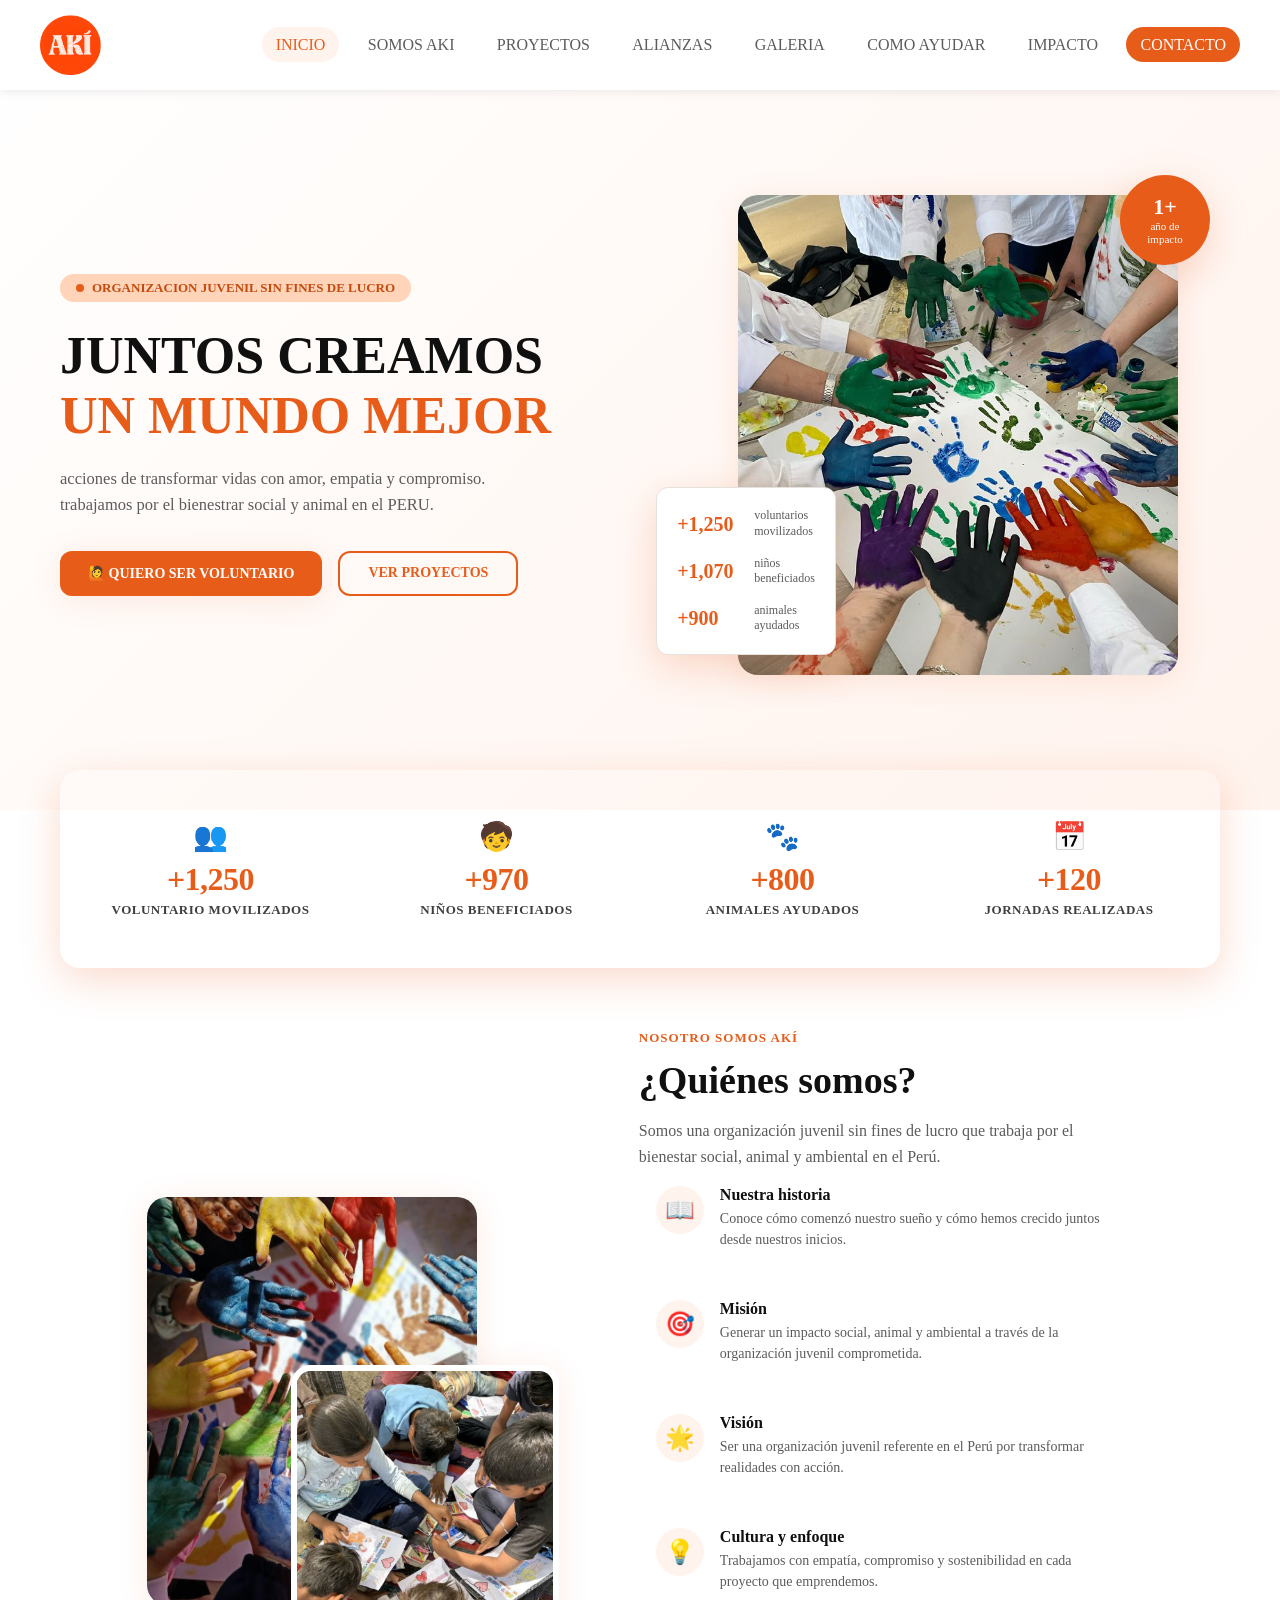
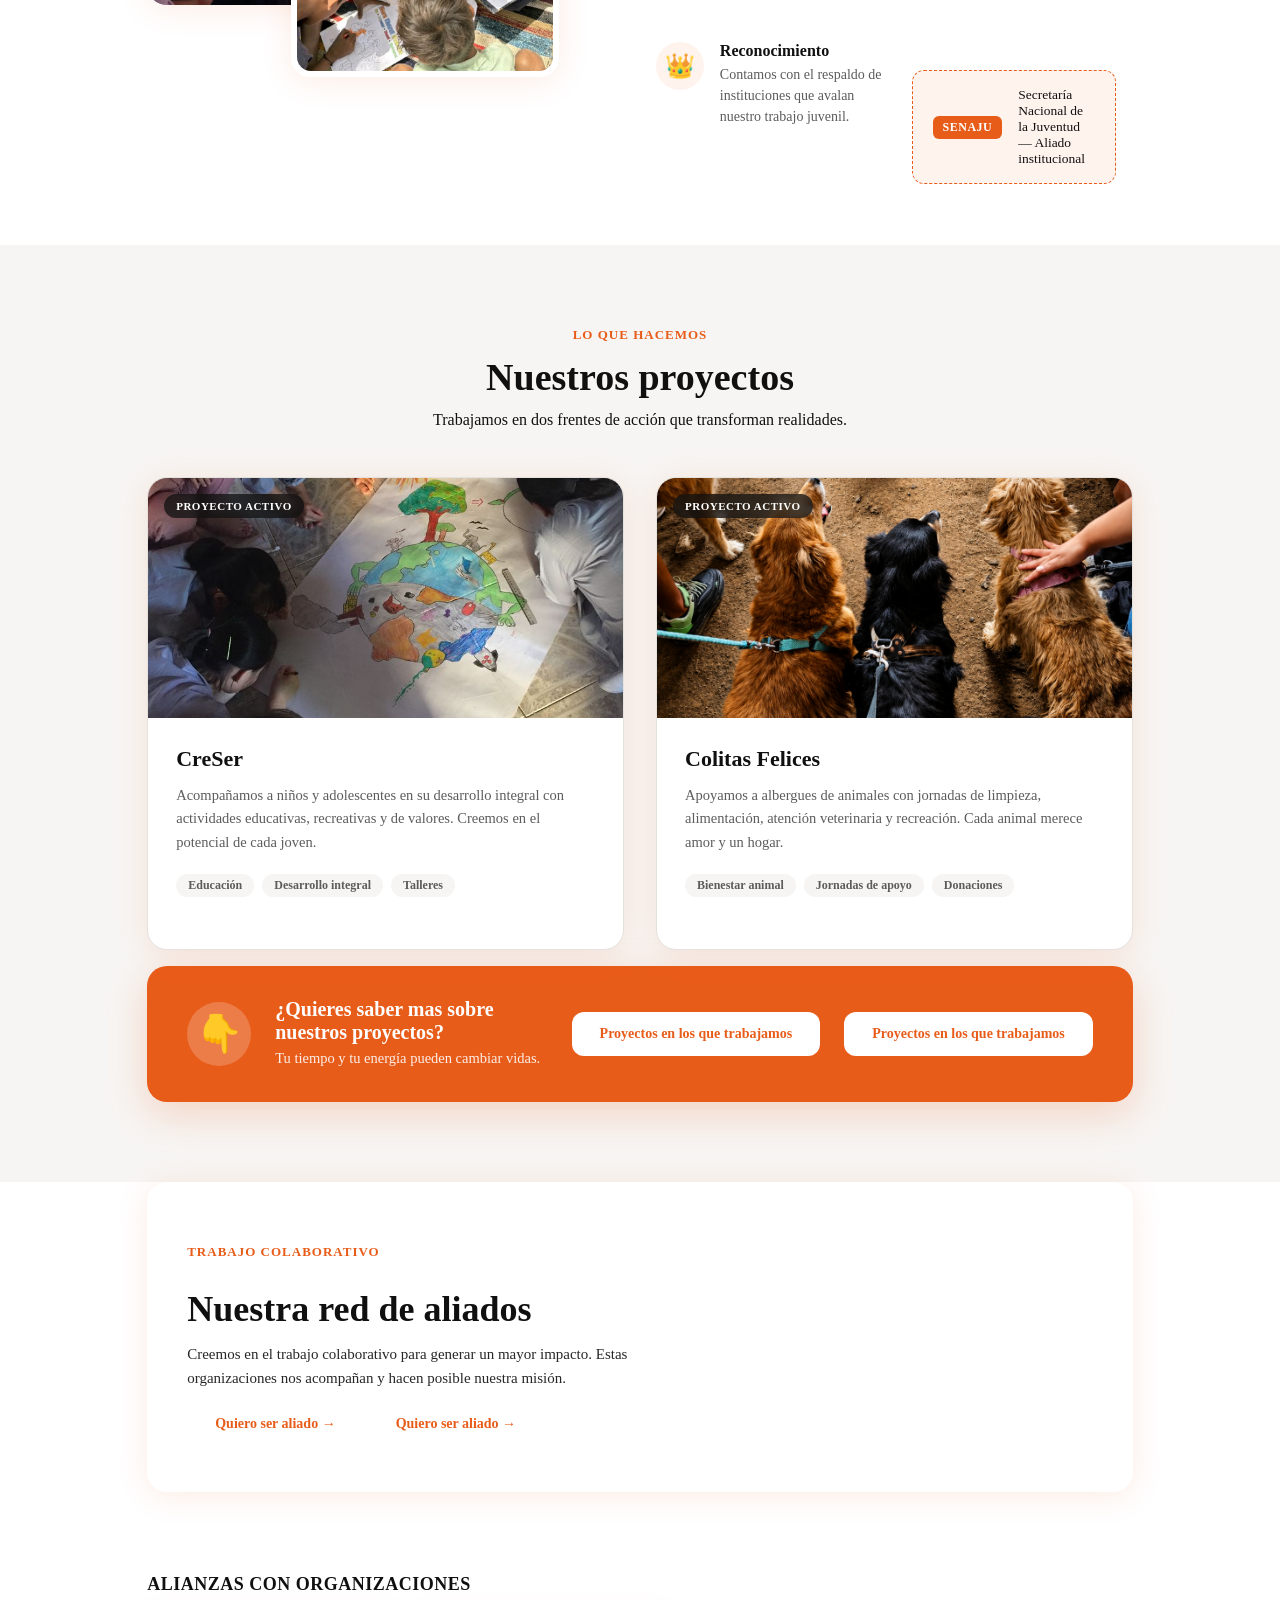
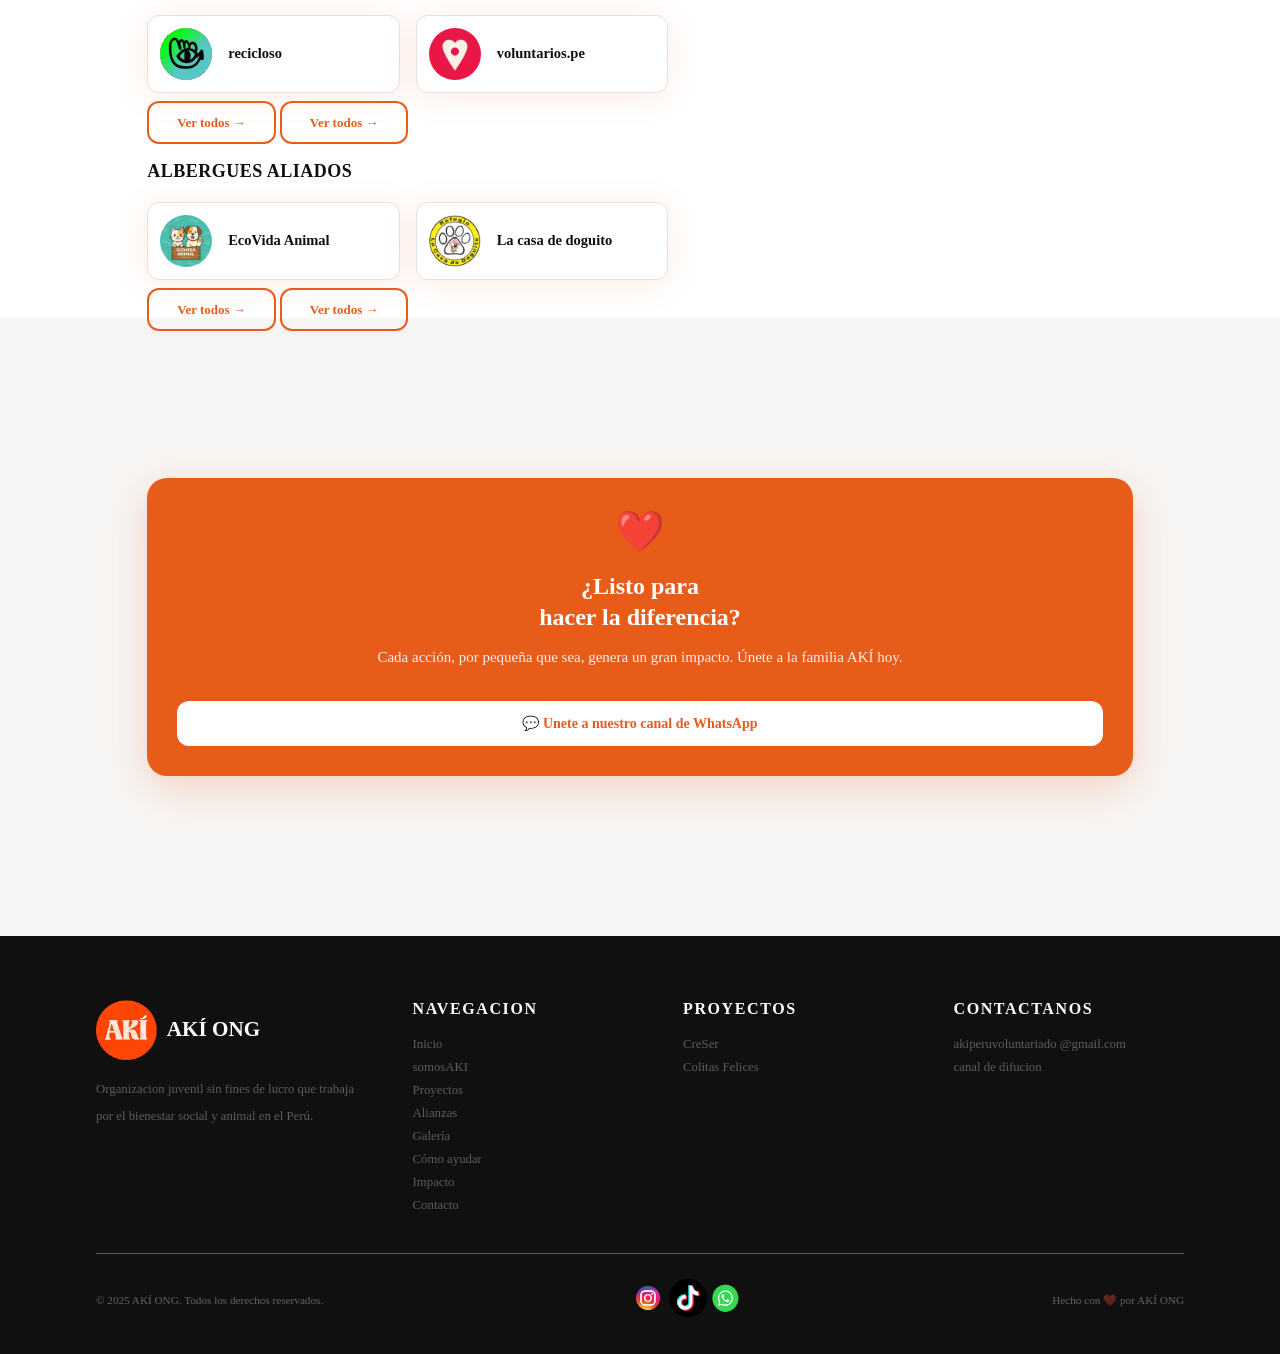
==== commit 58edc979: "Se envia correccion de duplicidad" ====
--- a/PROYECTO_AKI_ONG/index.html
+++ b/PROYECTO_AKI_ONG/index.html
@@ -30,25 +30,14 @@
     <!--contiene los links de navegacion-->
     <ul class="nav-list" id="menu-principal"> 
       <li><a href="index.html" class="active">Inicio</a></li>
-<<<<<<< HEAD
       <li><a href="paginas/somosAKI.html" >Somos AKI</a></li>
       <li><a href="paginas/proyectos.html" >Proyectos</a></li>
       <li><a href="paginas/alianzas.html">Alianzas</a></li>
       <li><a href="paginas/galeria.html" >Galeria</a></li>
       <li><a href="paginas/comoAyudar.html">Como ayudar</a></li>
       <li><a href="paginas/impacto.html" >Impacto</a></li>
+      <li><a href="paginas/contacto.html" class="nav-cta" id="nav-cta">Contacto</a></li>
       <!--boton principal nav : editar href y texto -->
-      <li><a href="paginas/contacto.html" class="nav-cta" id="nav-cta">Contacto</a></li>
-=======
-      <li><a href="../PROYECTO_AKI_ONG/paginas/somosAKI.html" >Somos AKI</a></li>
-      <li><a href="../PROYECTO_AKI_ONG/paginas/proyectos.html" >Proyectos</a></li>
-      <li><a href="../PROYECTO_AKI_ONG/paginas/alianzas.html">Alianzas</a></li>
-      <li><a href="../PROYECTO_AKI_ONG/paginas/galeria.html" >Galeria</a></li>
-      <li><a href="../PROYECTO_AKI_ONG/paginas/comoAyudar.html">Como ayudar</a></li>
-      <li><a href="../PROYECTO_AKI_ONG/paginas/impacto.html" >Impacto</a></li>
-      <!--boton principal nav : editar href y texto -->
-      <li><a href="../PROYECTO_AKI_ONG/paginas/contacto.html" class="nav-cta" id="nav-cta">Contacto</a></li>
->>>>>>> 4b66be61027fcf9135a847277b5c6fc43d183462
     </ul>
   </nav>
   <button class="menu-hamburguesa" id="boton-menu" aria-label="Abrir menú">
@@ -79,13 +68,8 @@
       <!--descripcion hero-->
       <p class="hero-desc">acciones de transformar vidas con amor, empatia y compromiso. trabajamos por el bienestrar social y animal en el PERU.</p>
         <div class="hero-btns">
-<<<<<<< HEAD
           <a href="paginas/comoAyudar.html" class="btn btn-primary">🙋 QUIERO SER VOLUNTARIO</a>
           <a href="paginas/proyectos.html" class="btn btn-outline"> VER PROYECTOS </a> 
-=======
-          <a href="../PROYECTO_AKI_ONG/paginas/comoAyudar.html" class="btn btn-primary">🙋 QUIERO SER VOLUNTARIO</a>
-          <a href="../PROYECTO_AKI_ONG/paginas/proyectos.html" class="btn btn-outline"> VER PROYECTOS </a> 
->>>>>>> 4b66be61027fcf9135a847277b5c6fc43d183462
         </div>
     </div>
     <div class="hero-visual fade fade-d2">
@@ -263,11 +247,8 @@
         <h4>¿Quieres saber mas sobre nuestros proyectos?</h4>
         <p>Tu tiempo y tu energía pueden cambiar vidas.</p>
       </div>
-<<<<<<< HEAD
       <a href="paginas/proyectos.html" class="btn btn-white">Proyectos en los que trabajamos</a>
-=======
-      <a href="../PROYECTO_AKI_ONG/paginas/proyectos.html" class="btn btn-white">Proyectos en los que trabajamos</a>
->>>>>>> 4b66be61027fcf9135a847277b5c6fc43d183462
+      <a href="paginas/proyectos.html" class="btn btn-white">Proyectos en los que trabajamos</a>
     </div>
   </div>
 </section>
@@ -284,11 +265,8 @@
         <h2>Nuestra red de aliados</h2>
         <!-- ★ TEXTO ALIANZAS BANNER: edita -->
         <p>Creemos en el trabajo colaborativo para generar un mayor impacto. Estas organizaciones nos acompañan y hacen posible nuestra misión.</p>
-<<<<<<< HEAD
         <a href="paginas/alianzas.html" class="btn btn-white">Quiero ser aliado →</a>
-=======
-        <a href="../PROYECTO_AKI_ONG/paginas/alianzas.html" class="btn btn-white">Quiero ser aliado →</a>
->>>>>>> 4b66be61027fcf9135a847277b5c6fc43d183462
+        <a href="paginas/alianzas.html" class="btn btn-white">Quiero ser aliado →</a>
       </div>
     </div>
 
@@ -315,11 +293,8 @@
           </div>
           <!-- Añade más alianza-card aquí si tienes más centros -->
         </div>
-<<<<<<< HEAD
         <a href="paginas/alianzas.html" class="btn btn-outline" style="font-size:13px;margin-bottom:36px">Ver todos →</a>
-=======
-        <a href="../paginas/alianzas.html" class="btn btn-outline" style="font-size:13px;margin-bottom:36px">Ver todos →</a>
->>>>>>> 4b66be61027fcf9135a847277b5c6fc43d183462
+        <a href="paginas/alianzas.html" class="btn btn-outline" style="font-size:13px;margin-bottom:36px">Ver todos →</a>
 
         <h3>Albergues aliados</h3>
         <div class="alianzas-cards">
@@ -340,11 +315,8 @@
             </div>
           </div>
         </div>
-<<<<<<< HEAD
         <a href="paginas/alianzas.html" class="btn btn-outline" style="font-size:13px;margin-top:4px">Ver todos →</a>
-=======
-        <a href="../PROYECTO_AKI_ONG/paginas/alianzas.html" class="btn btn-outline" style="font-size:13px;margin-top:4px">Ver todos →</a>
->>>>>>> 4b66be61027fcf9135a847277b5c6fc43d183462
+        <a href="paginas/alianzas.html" class="btn btn-outline" style="font-size:13px;margin-top:4px">Ver todos →</a>
       </div>
     </div>
   </div>
@@ -384,7 +356,6 @@
     </div>
     <div class="footer-links">
       <h4>Navegacion</h4>
-<<<<<<< HEAD
       <a href="index.html">Inicio</a>
       <a href="paginas/somosAKI.html">somosAKI</a>
       <a href="paginas/proyectos.html">Proyectos</a>
@@ -393,16 +364,6 @@
       <a href="paginas/comoAyudar.html">Cómo ayudar</a>
       <a href="paginas/impacto.html">Impacto</a>
       <a href="paginas/contacto.html">Contacto</a>
-=======
-      <a href="../index.html">Inicio</a>
-      <a href="../PROYECTO_AKI_ONG/paginas/somosAKI.html">somosAKI</a>
-      <a href="../PROYECTO_AKI_ONG/paginas/proyectos.html">Proyectos</a>
-      <a href="../PROYECTO_AKI_ONG/paginas/alianzas.html">Alianzas</a>
-      <a href="../PROYECTO_AKI_ONG/paginas/galeria.html">Galería</a>
-      <a href="../PROYECTO_AKI_ONG/paginas/comoAyudar.html">Cómo ayudar</a>
-      <a href="../PROYECTO_AKI_ONG/paginas/impacto.html">Impacto</a>
-      <a href="../PROYECTO_AKI_ONG/paginas/contacto.html">Contacto</a>
->>>>>>> 4b66be61027fcf9135a847277b5c6fc43d183462
     </div>
     <div class="footer-links">
       <h4>Proyectos</h4>
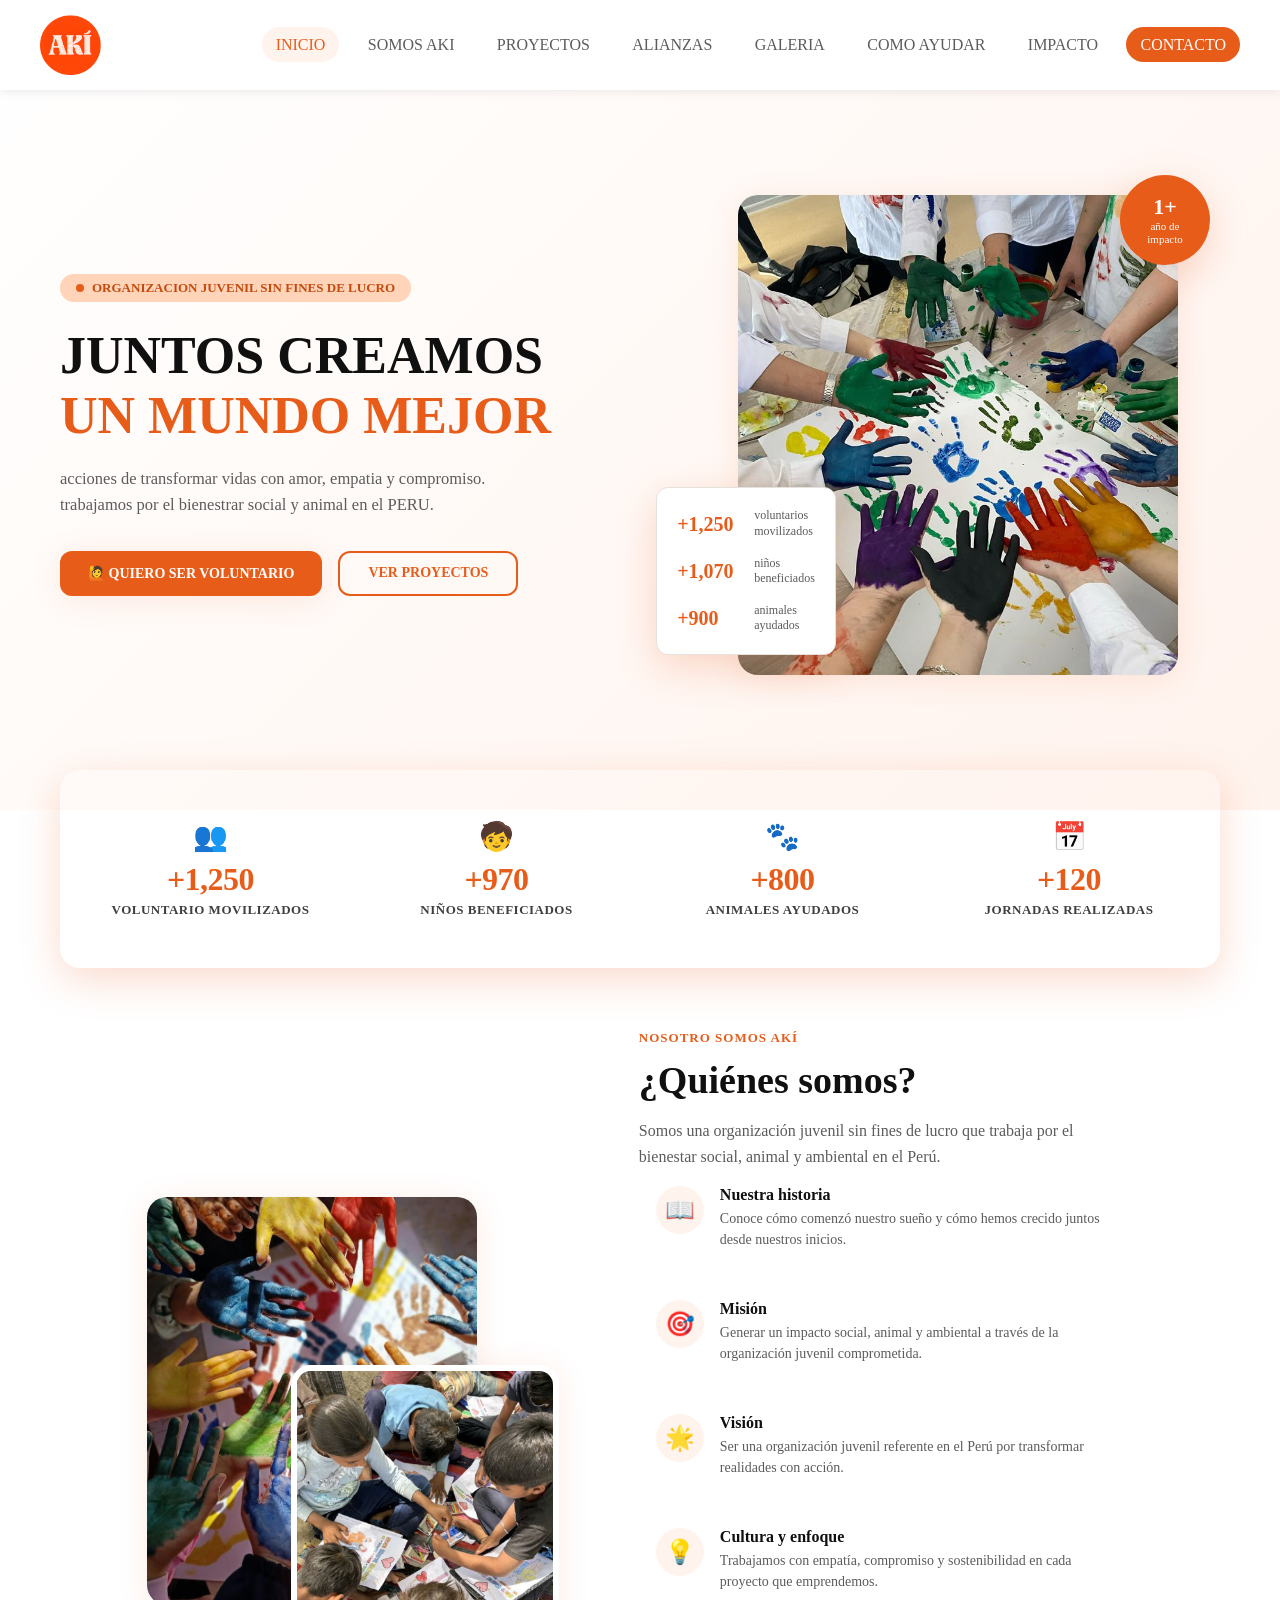
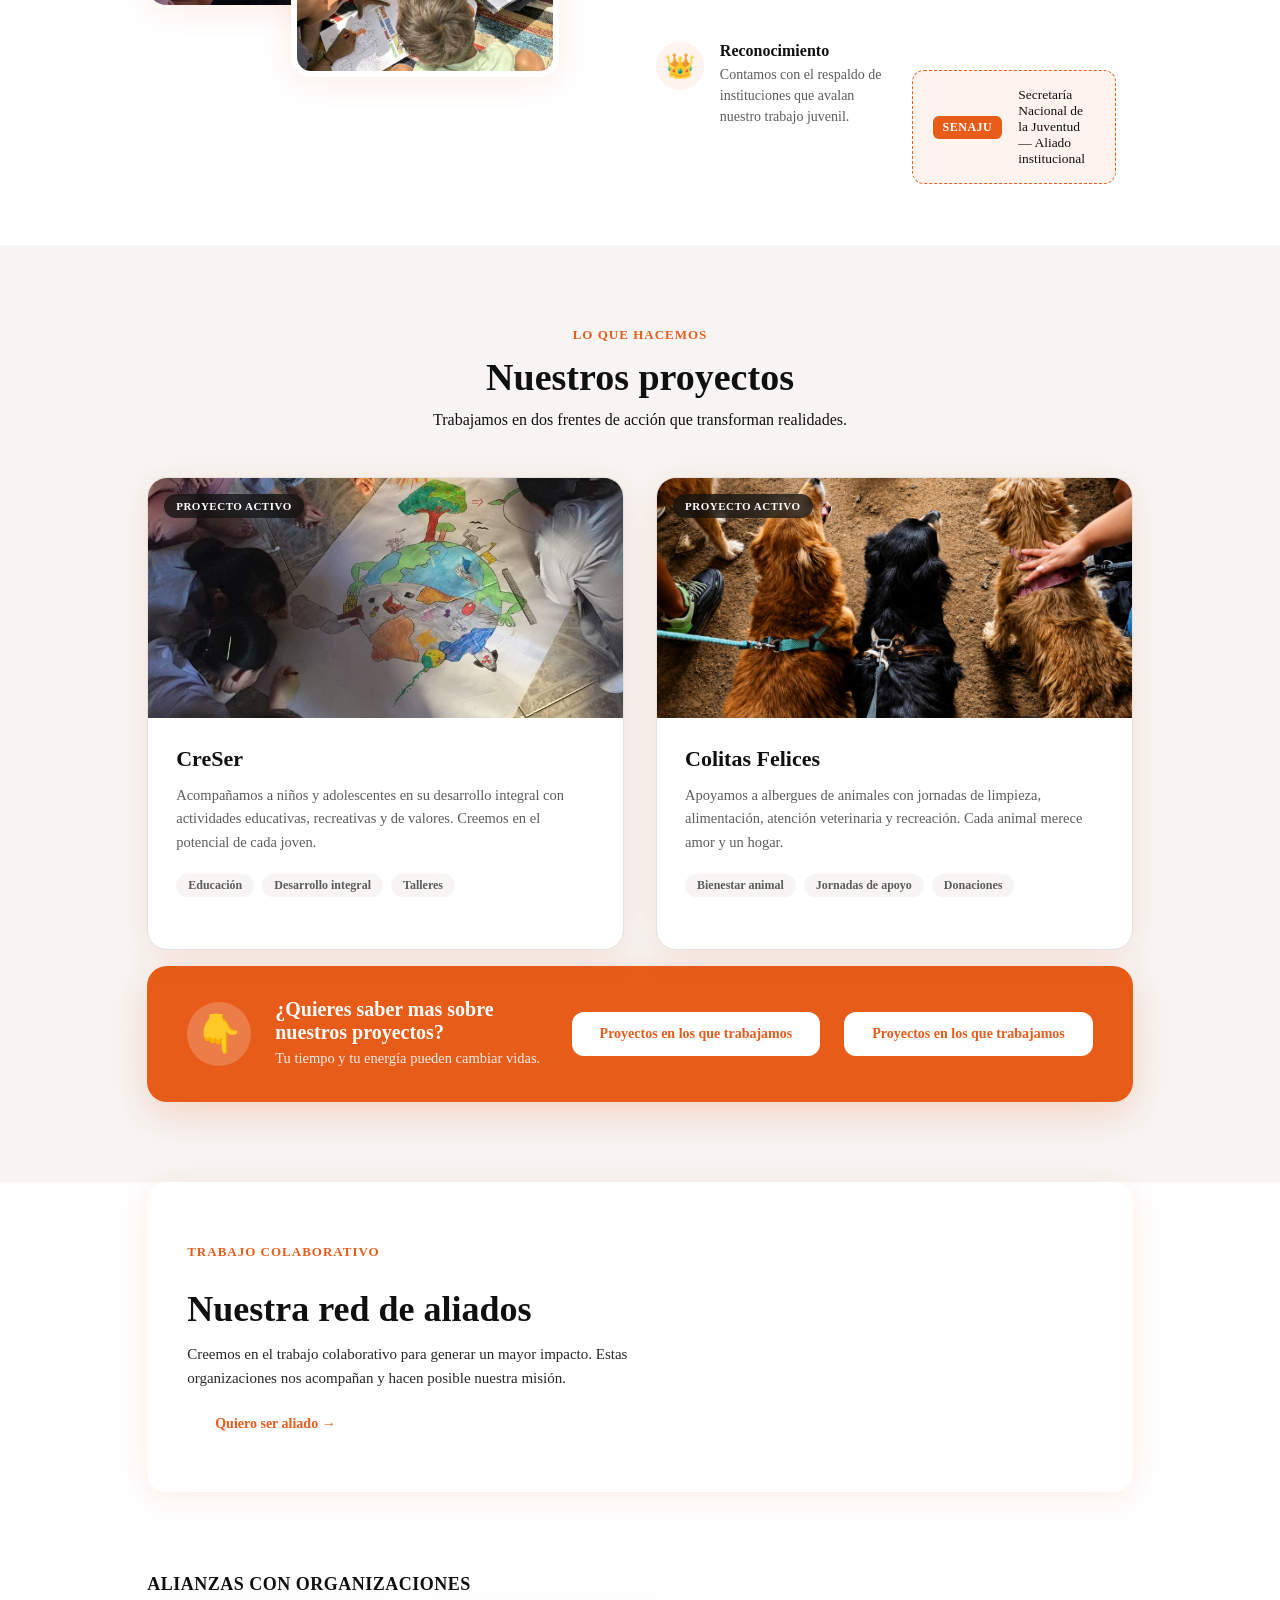
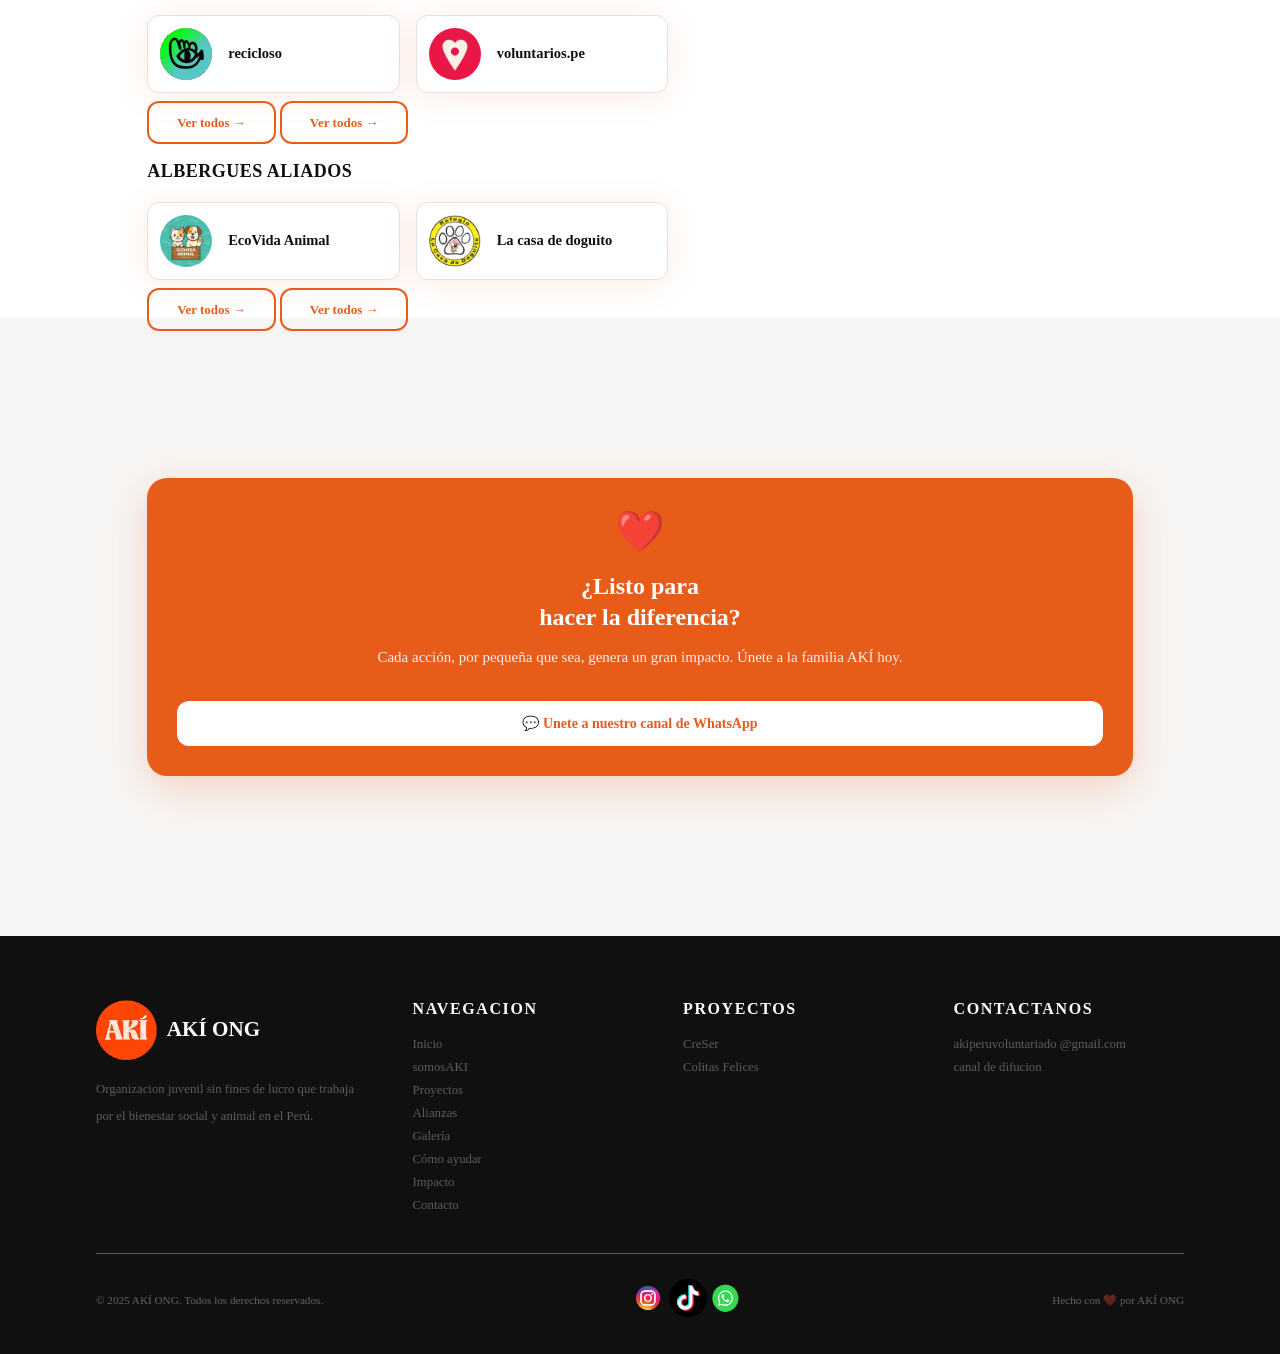
==== commit e455f573: "Versión preliminar 1" ====
--- a/PROYECTO_AKI_ONG/index.html
+++ b/PROYECTO_AKI_ONG/index.html
@@ -266,7 +266,6 @@
         <!-- ★ TEXTO ALIANZAS BANNER: edita -->
         <p>Creemos en el trabajo colaborativo para generar un mayor impacto. Estas organizaciones nos acompañan y hacen posible nuestra misión.</p>
         <a href="paginas/alianzas.html" class="btn btn-white">Quiero ser aliado →</a>
-        <a href="paginas/alianzas.html" class="btn btn-white">Quiero ser aliado →</a>
       </div>
     </div>
 
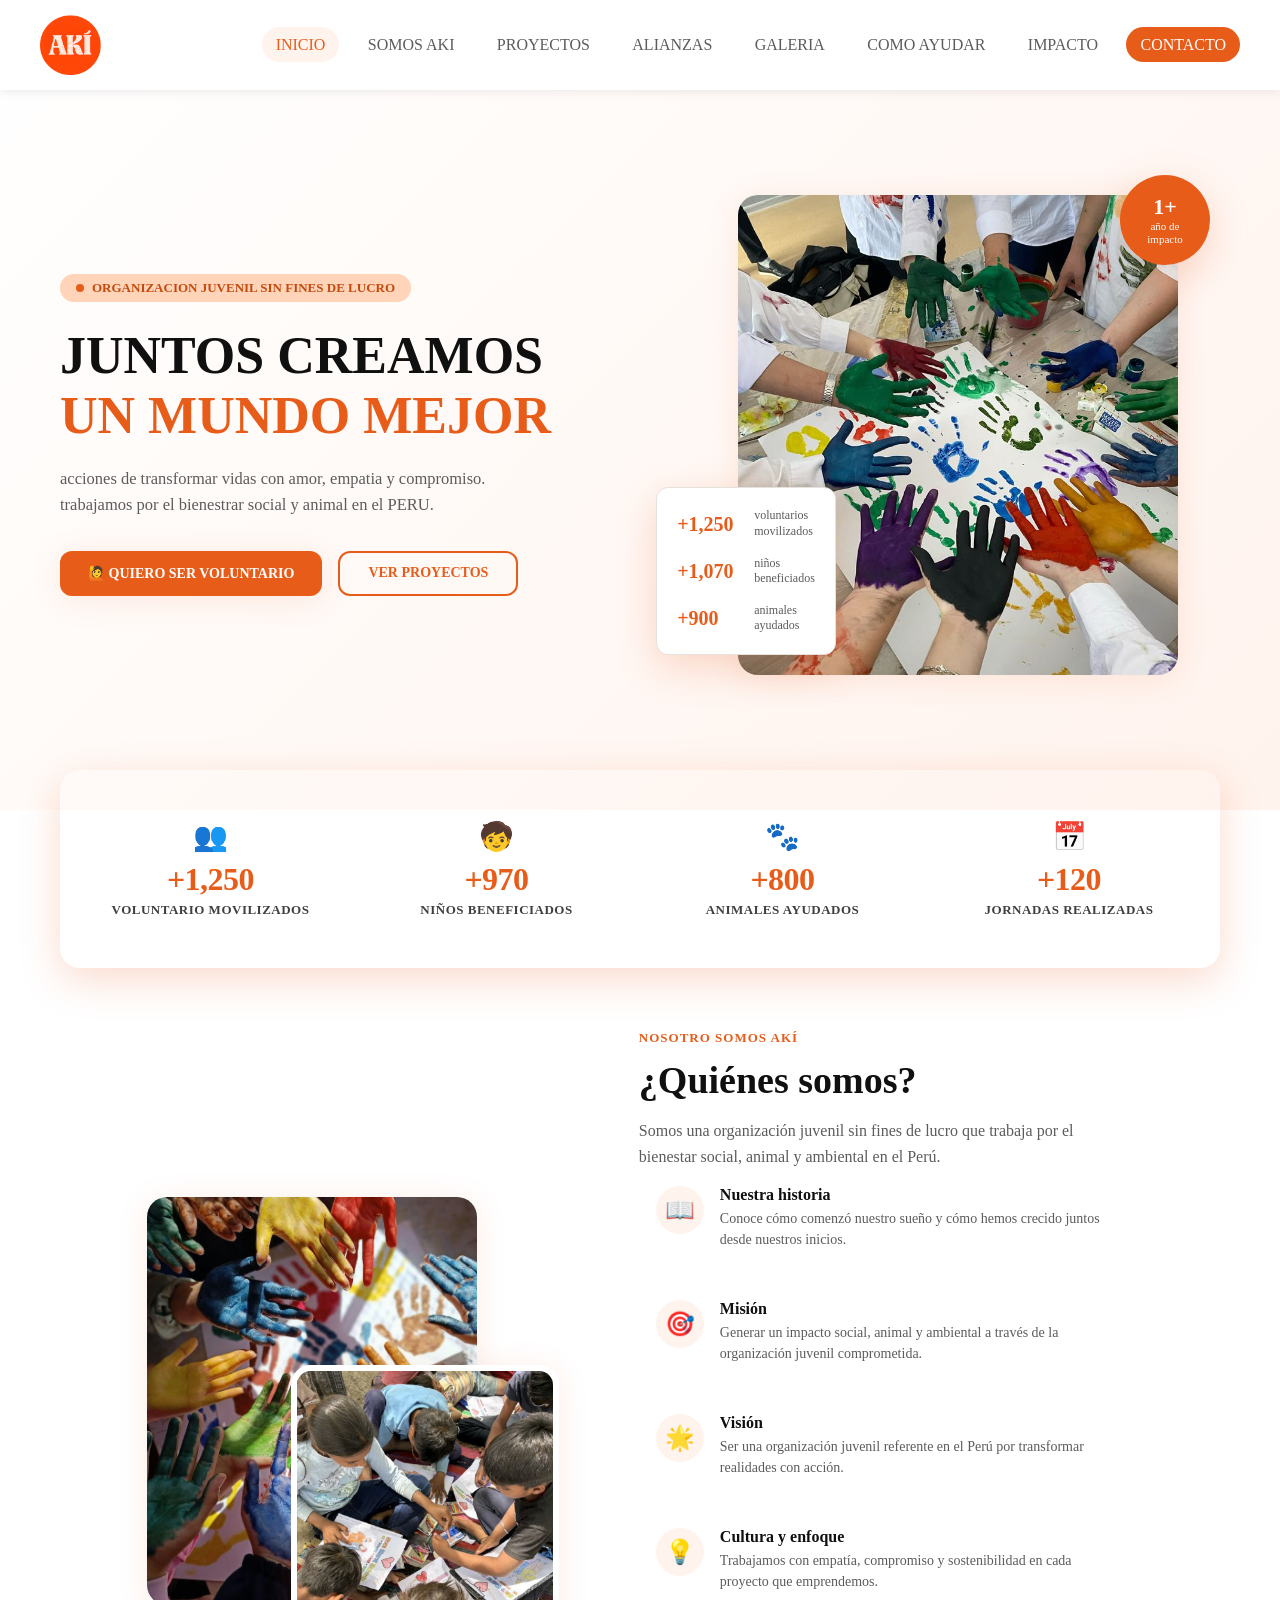
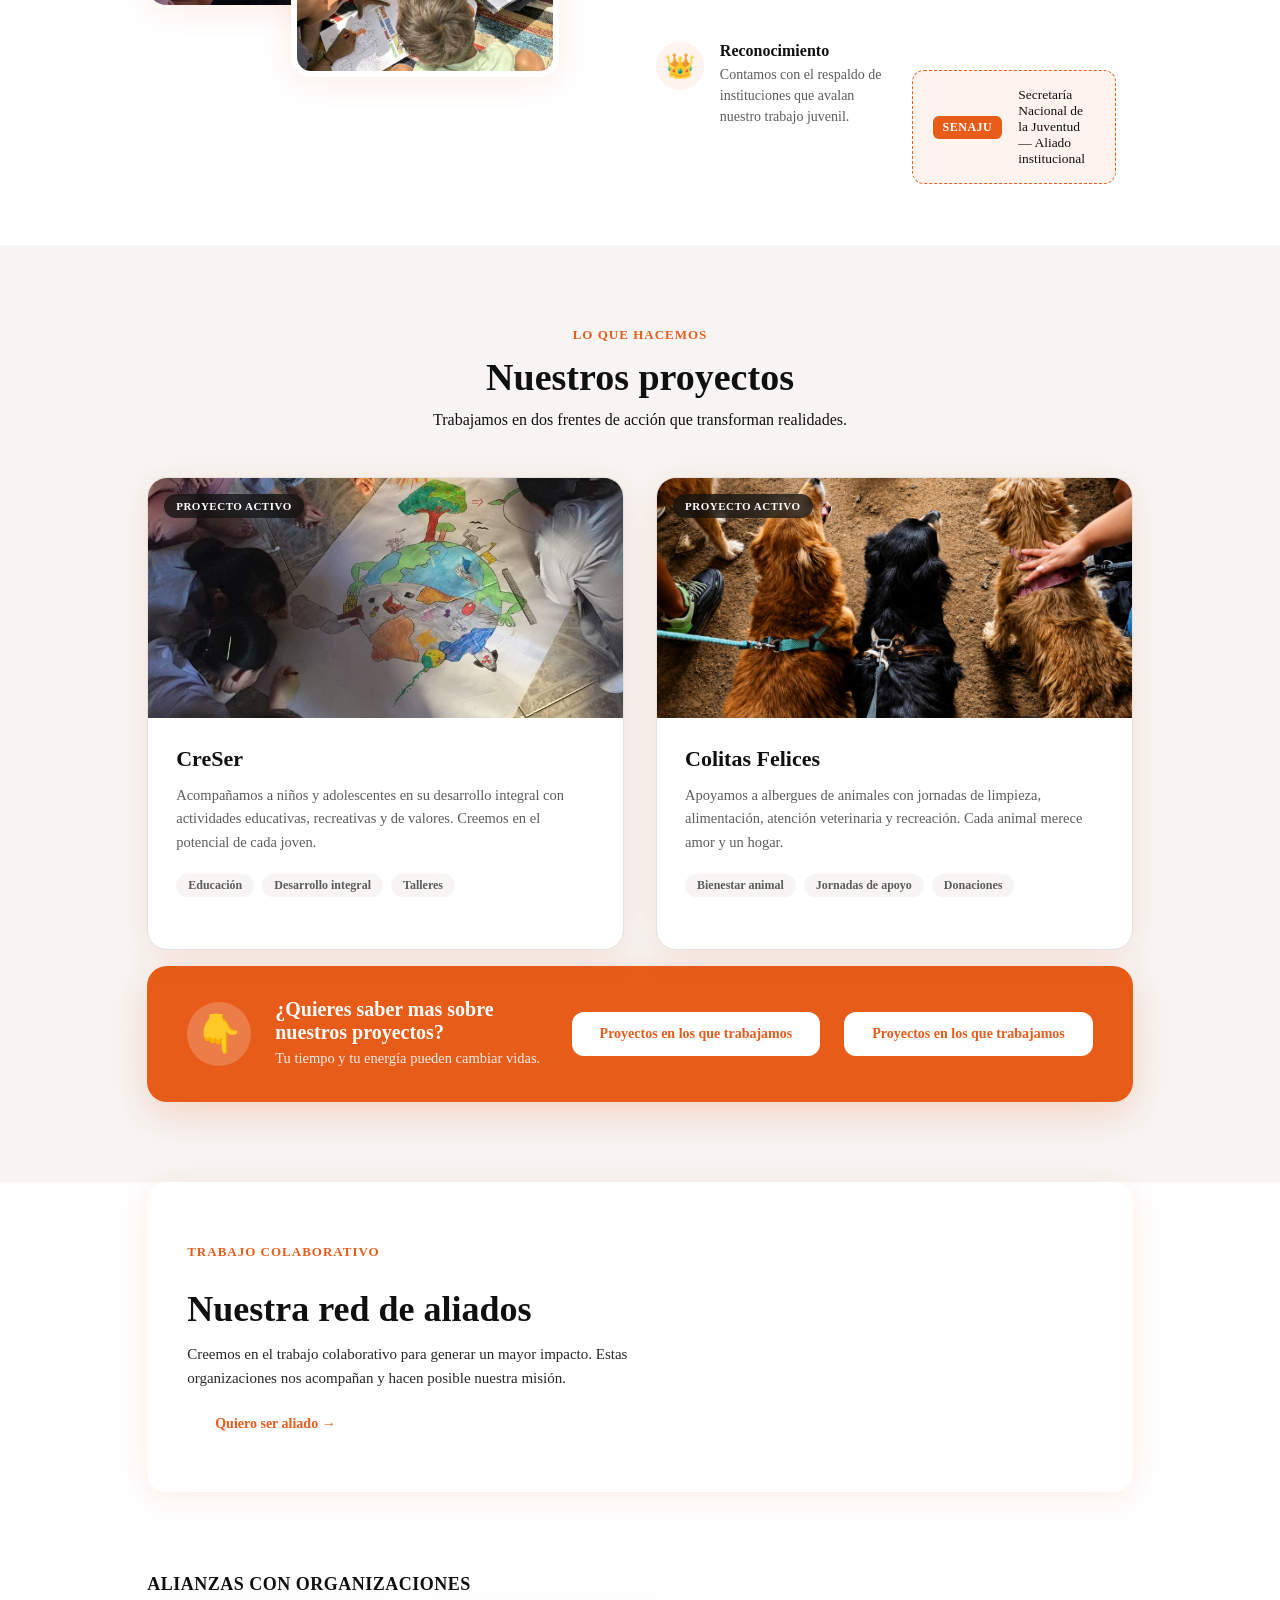
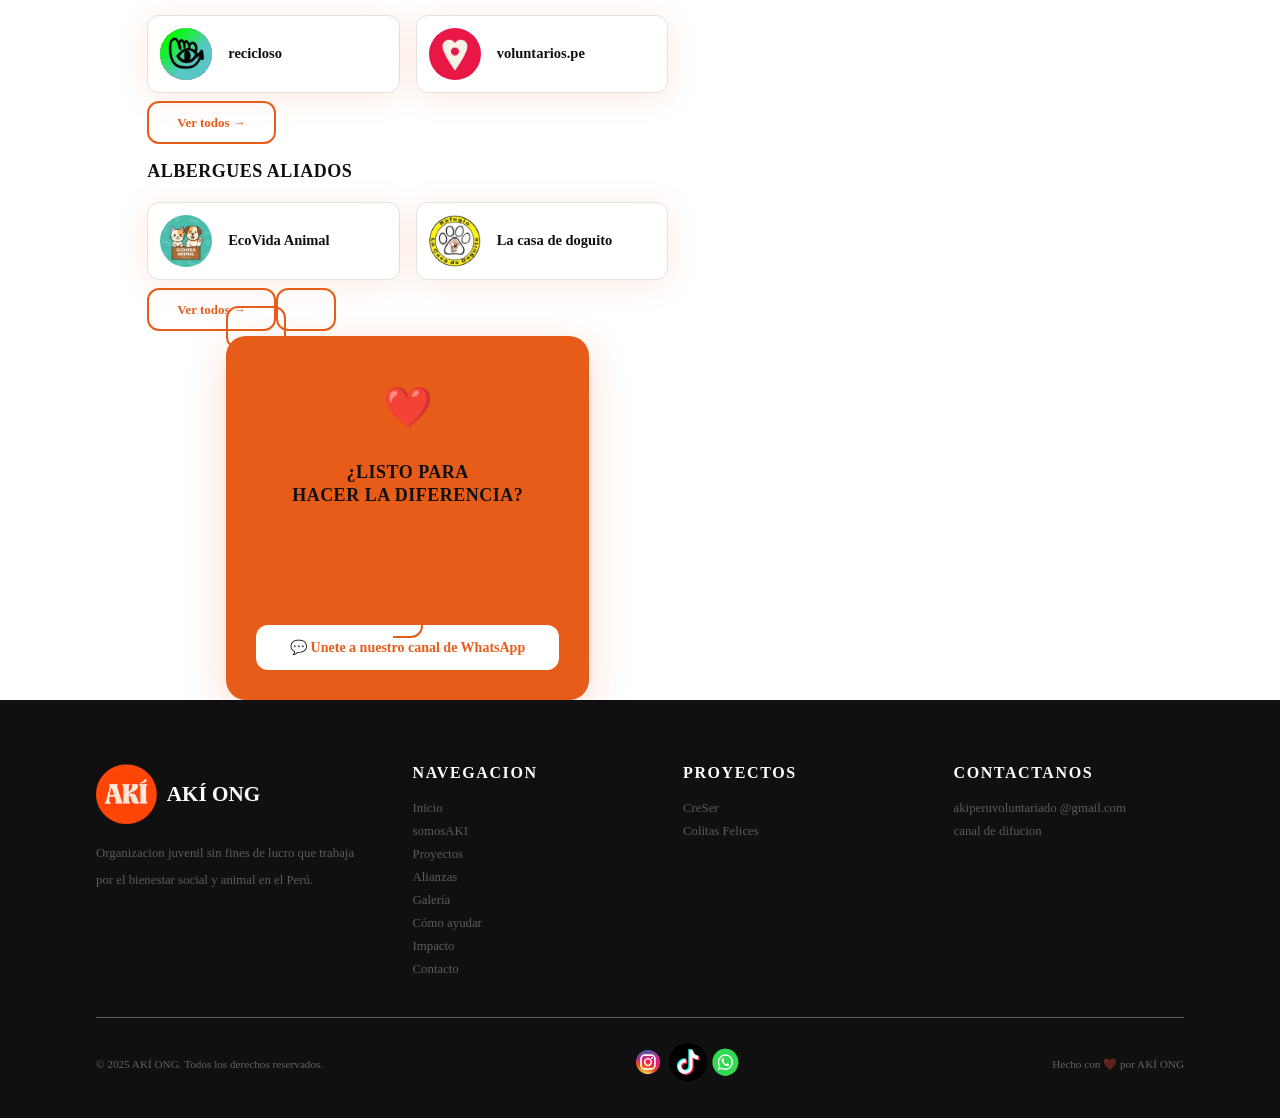
==== commit a640220f: "Versión preliminar" ====
--- a/PROYECTO_AKI_ONG/index.html
+++ b/PROYECTO_AKI_ONG/index.html
@@ -293,7 +293,6 @@
           <!-- Añade más alianza-card aquí si tienes más centros -->
         </div>
         <a href="paginas/alianzas.html" class="btn btn-outline" style="font-size:13px;margin-bottom:36px">Ver todos →</a>
-        <a href="paginas/alianzas.html" class="btn btn-outline" style="font-size:13px;margin-bottom:36px">Ver todos →</a>
 
         <h3>Albergues aliados</h3>
         <div class="alianzas-cards">
@@ -315,7 +314,7 @@
           </div>
         </div>
         <a href="paginas/alianzas.html" class="btn btn-outline" style="font-size:13px;margin-top:4px">Ver todos →</a>
-        <a href="paginas/alianzas.html" class="btn btn-outline" style="font-size:13px;margin-top:4px">Ver todos →</a>
+        <a href="paginas/alianzas.html" class="btn btn-outline" style="font-size:13px;
       </div>
     </div>
   </div>
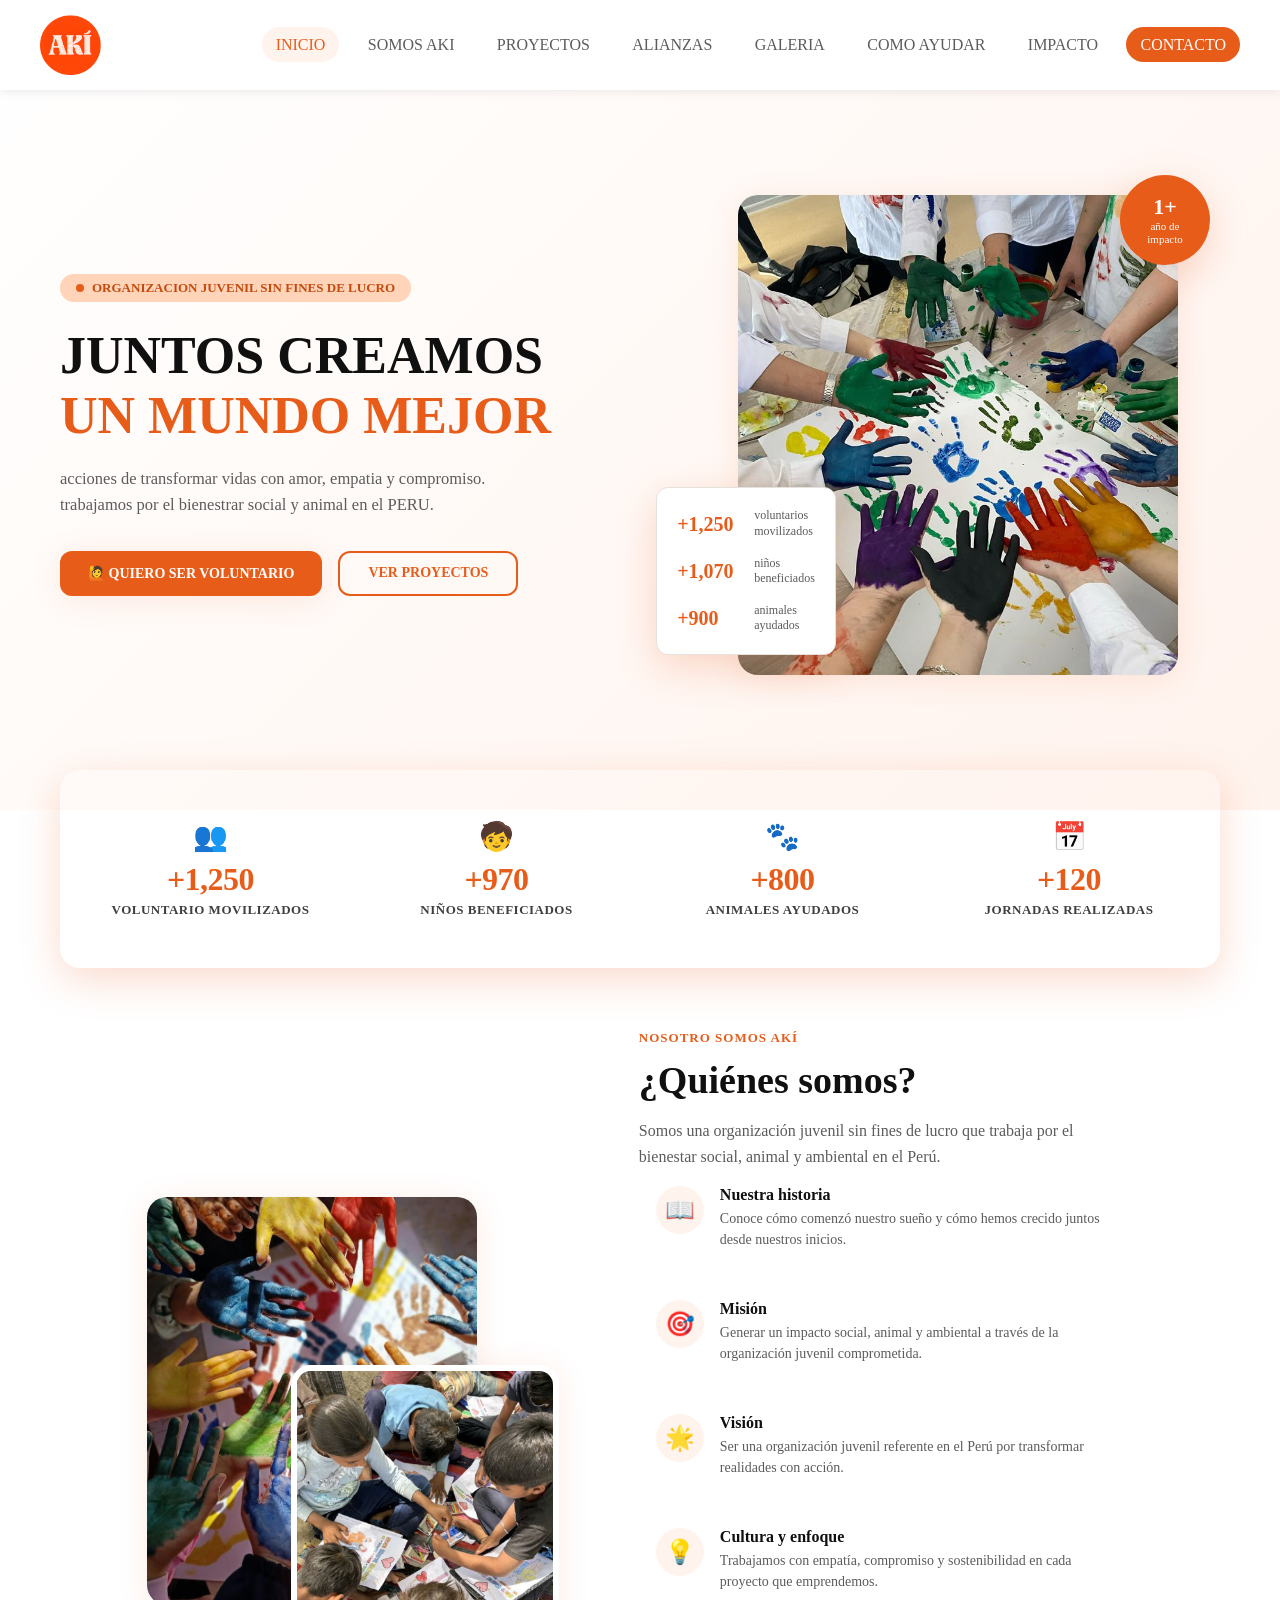
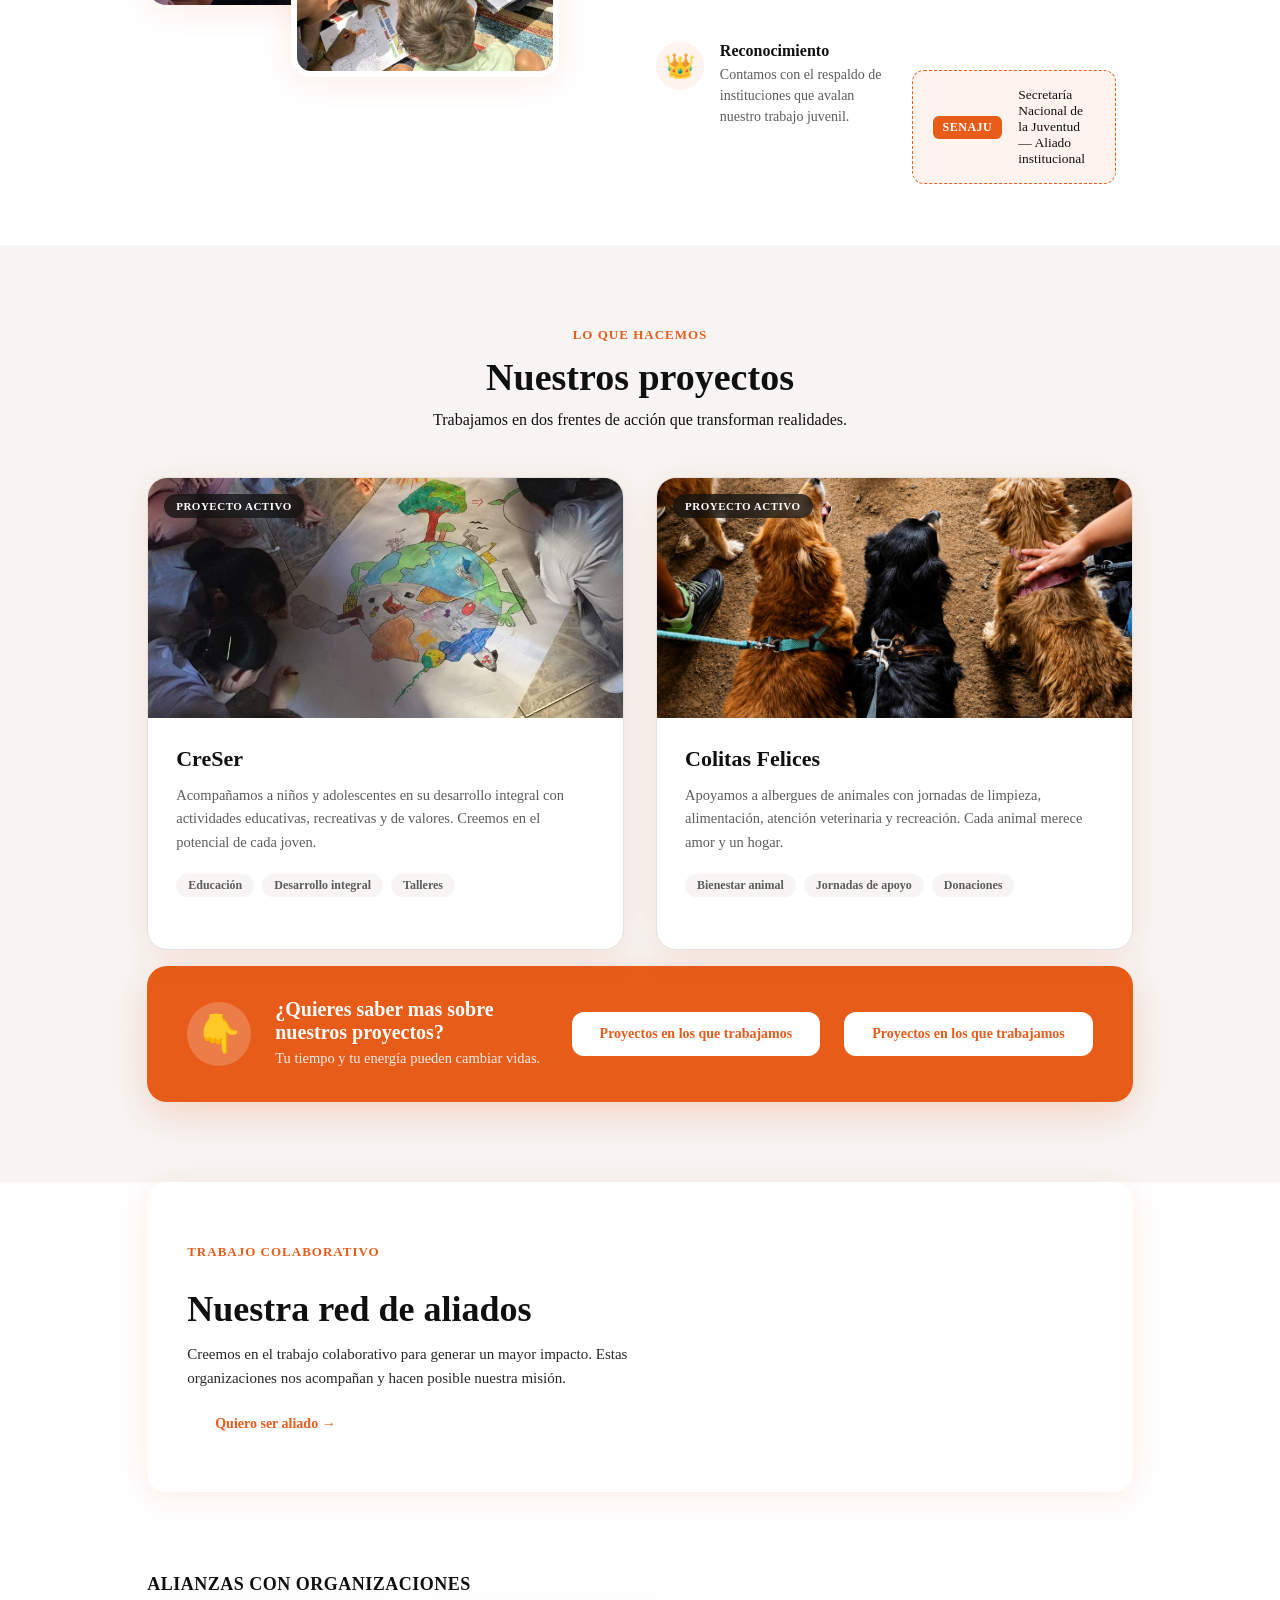
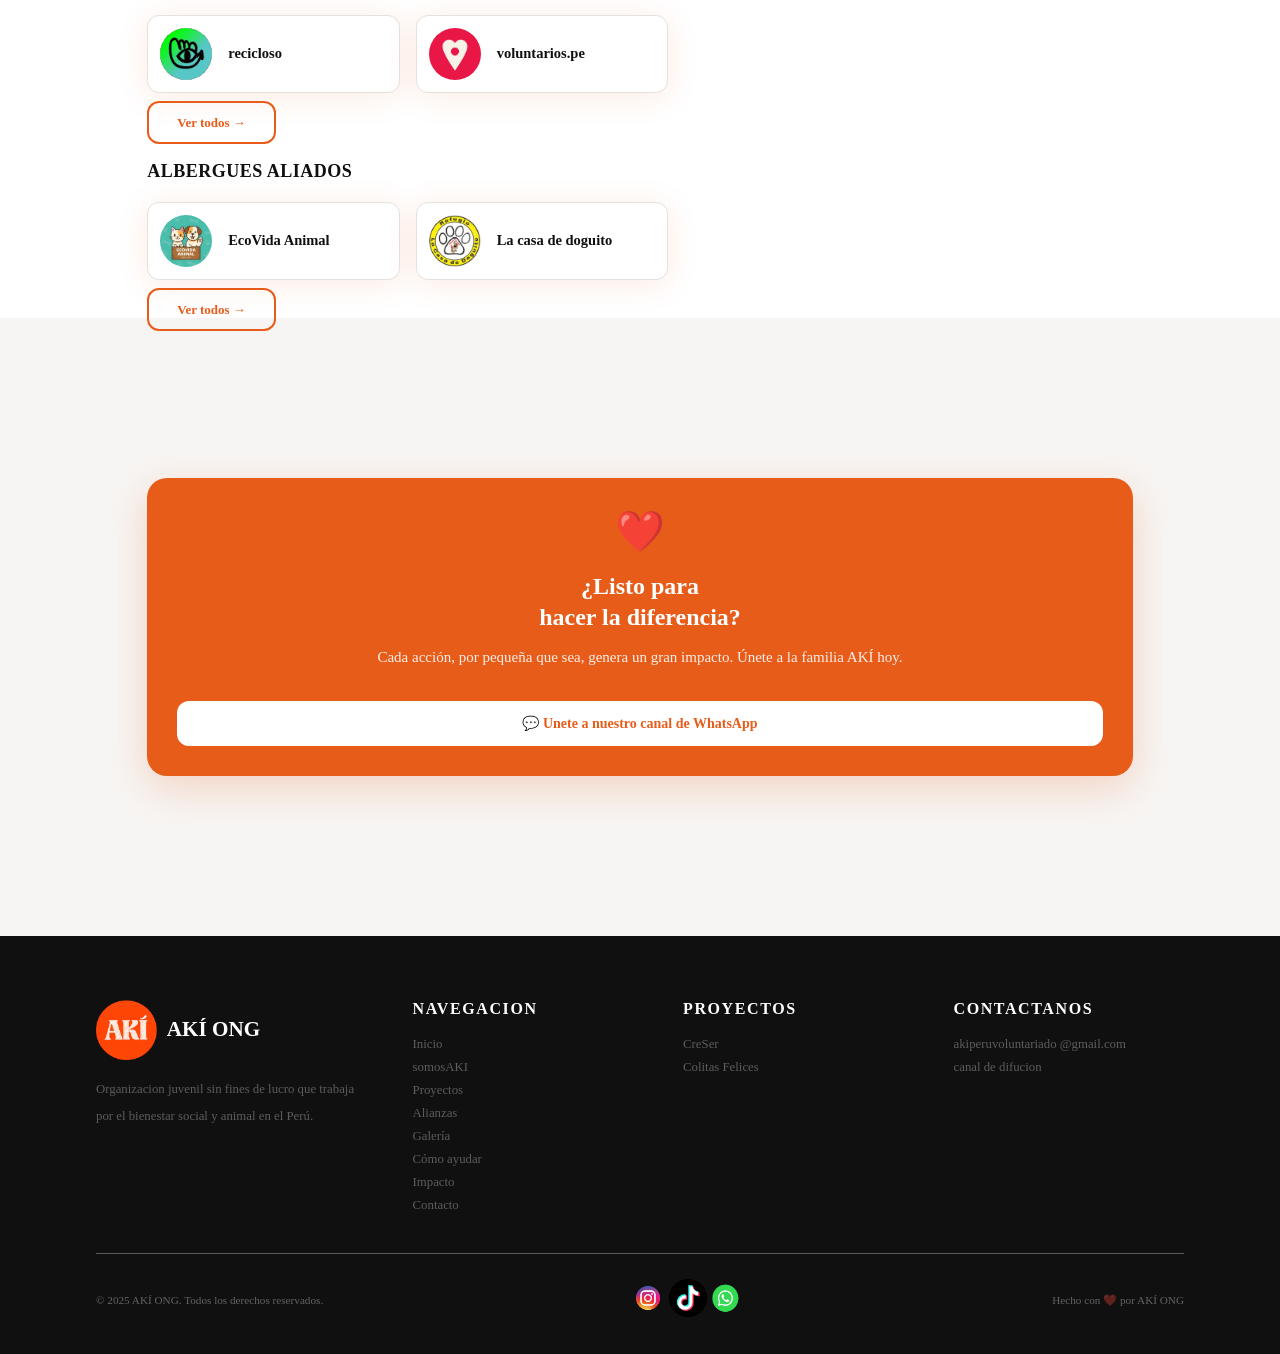
==== commit 2f644f7d: "Versión preliminar" ====
--- a/PROYECTO_AKI_ONG/index.html
+++ b/PROYECTO_AKI_ONG/index.html
@@ -290,7 +290,6 @@
               <span></span>
             </div>
           </div>
-          <!-- Añade más alianza-card aquí si tienes más centros -->
         </div>
         <a href="paginas/alianzas.html" class="btn btn-outline" style="font-size:13px;margin-bottom:36px">Ver todos →</a>
 
@@ -314,7 +313,6 @@
           </div>
         </div>
         <a href="paginas/alianzas.html" class="btn btn-outline" style="font-size:13px;margin-top:4px">Ver todos →</a>
-        <a href="paginas/alianzas.html" class="btn btn-outline" style="font-size:13px;
       </div>
     </div>
   </div>
